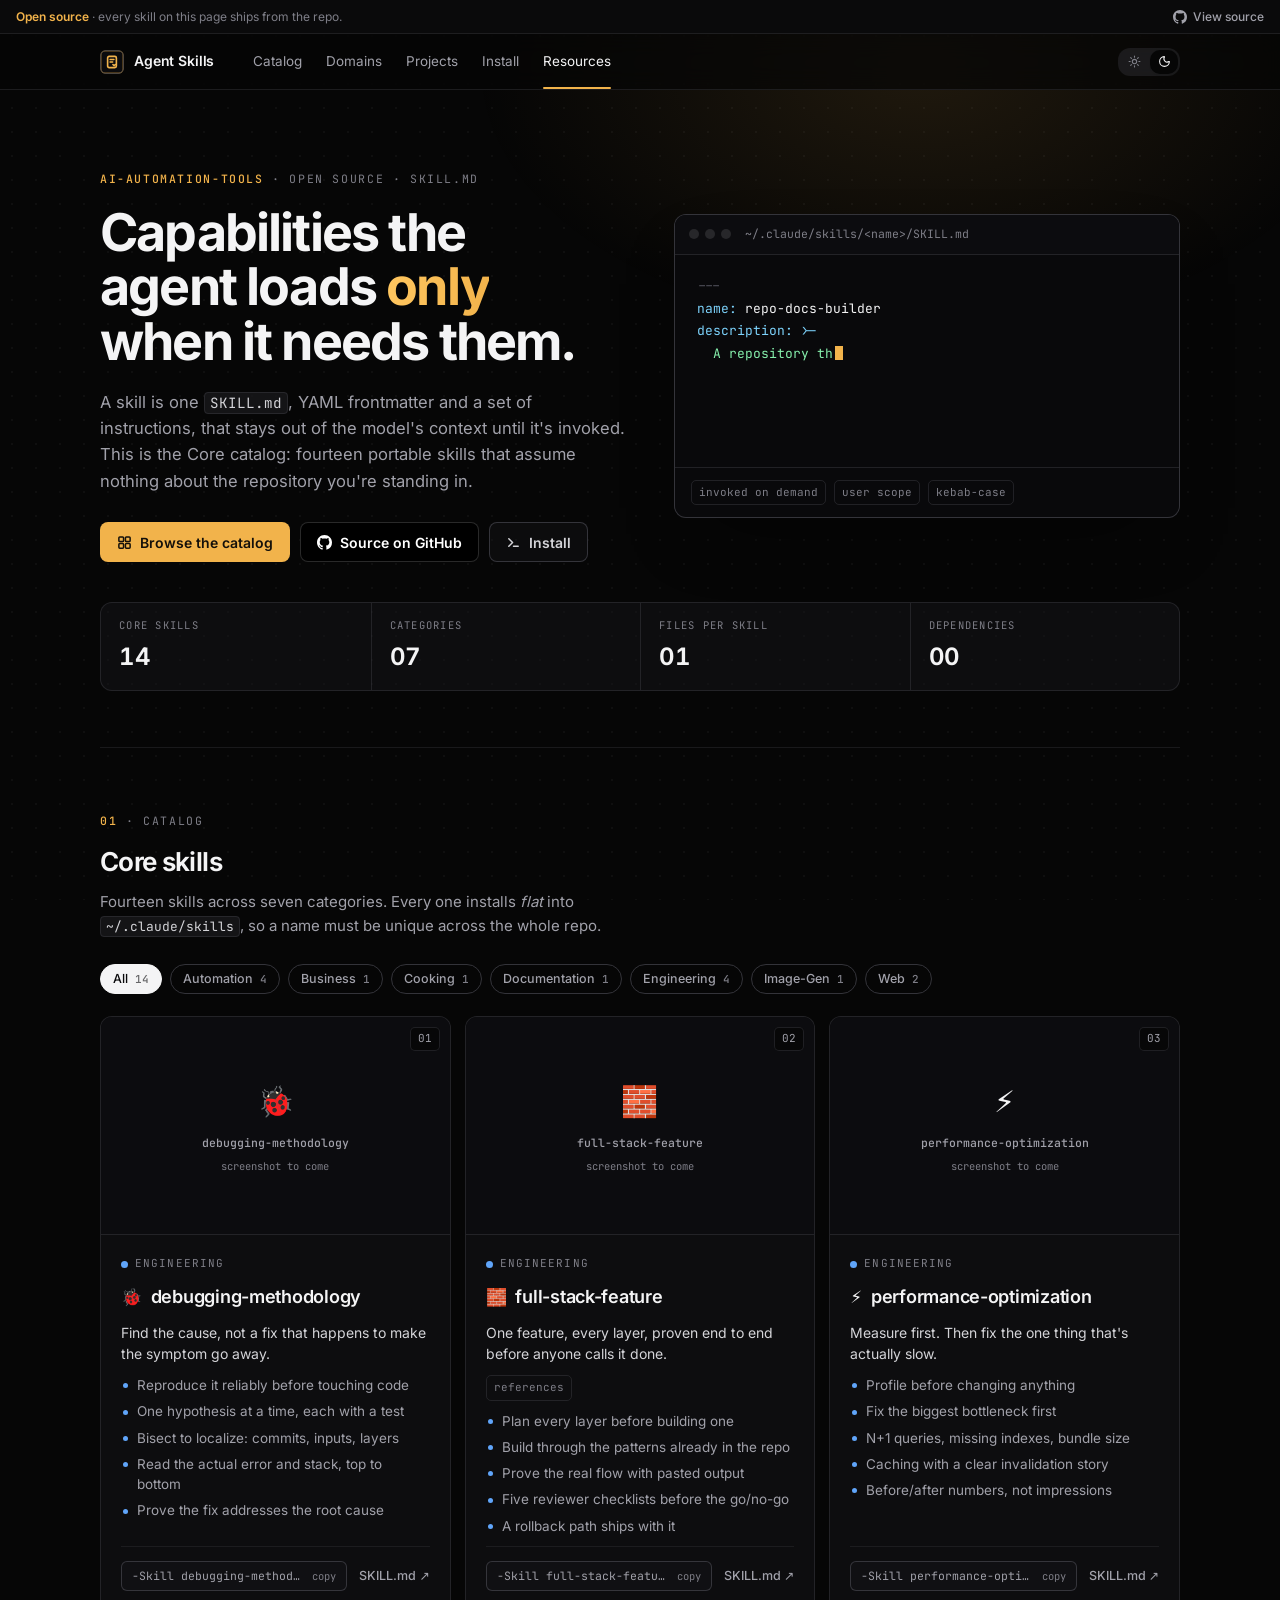
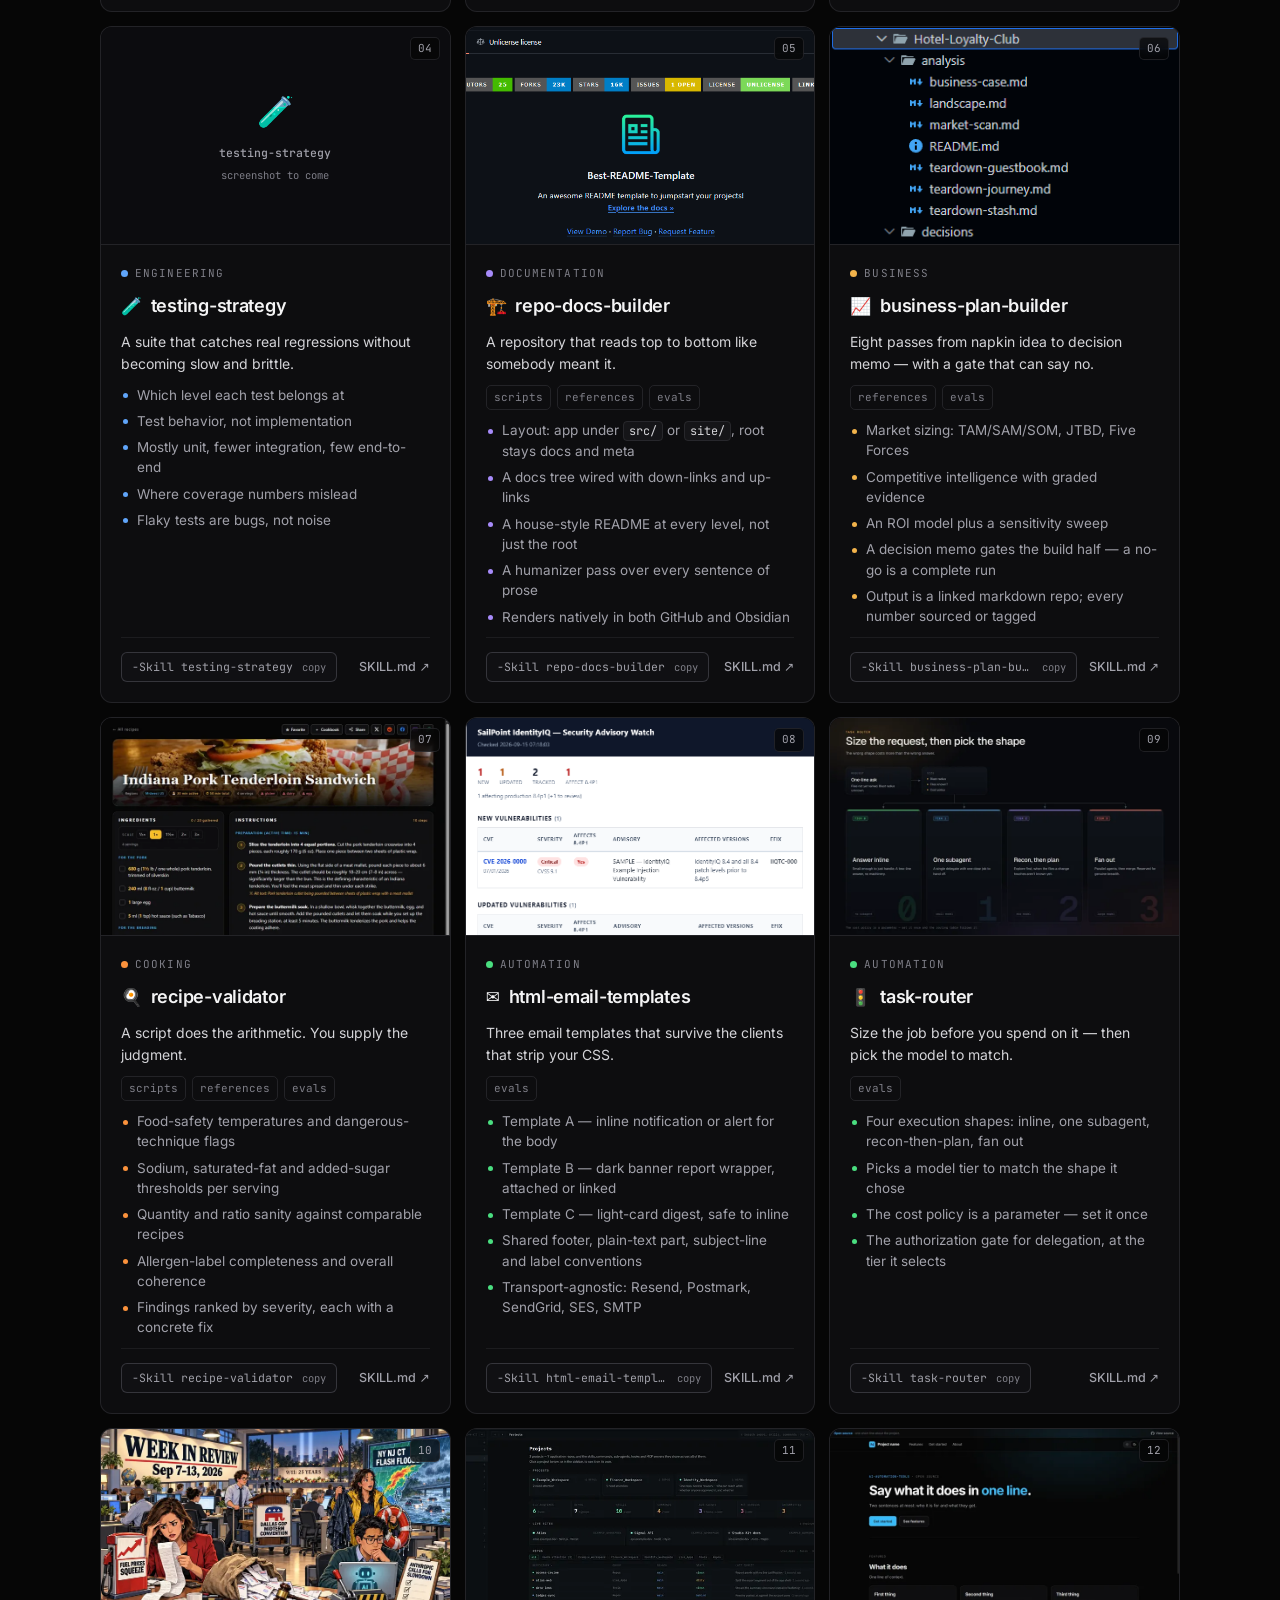
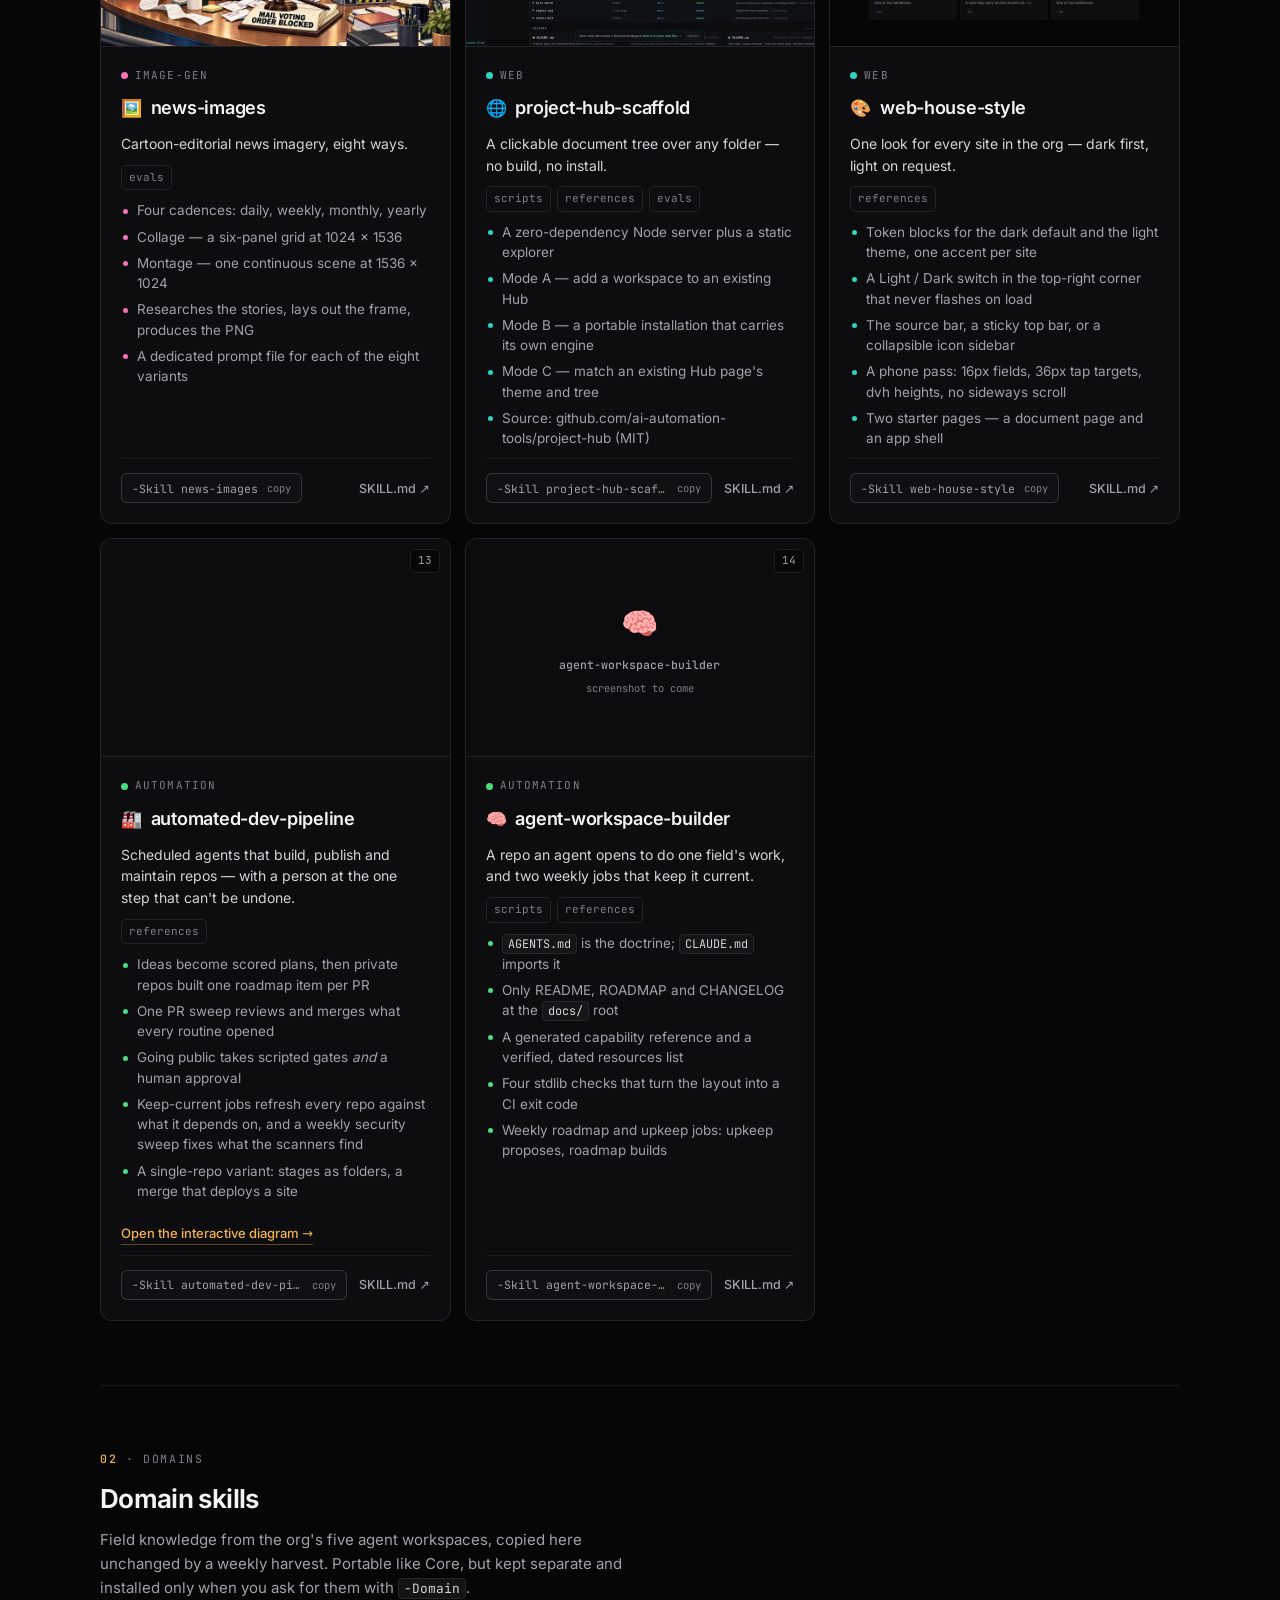
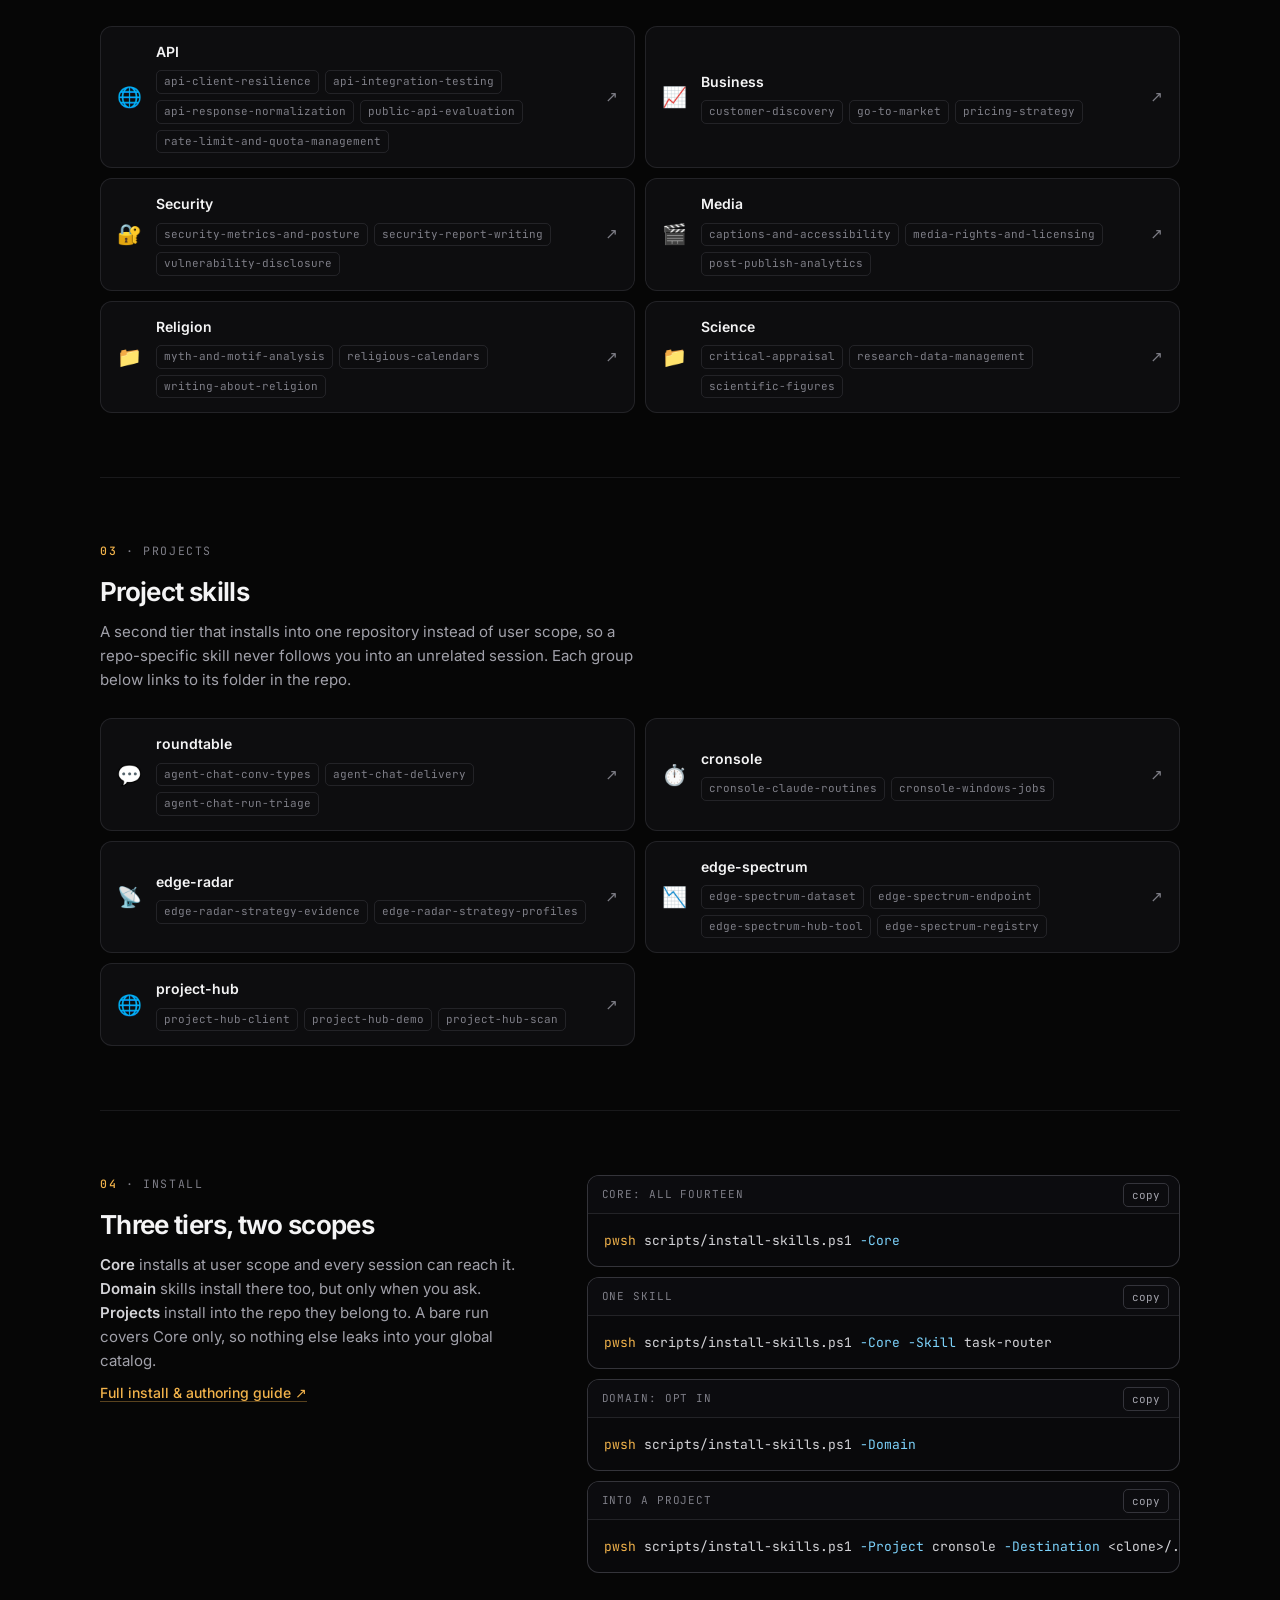
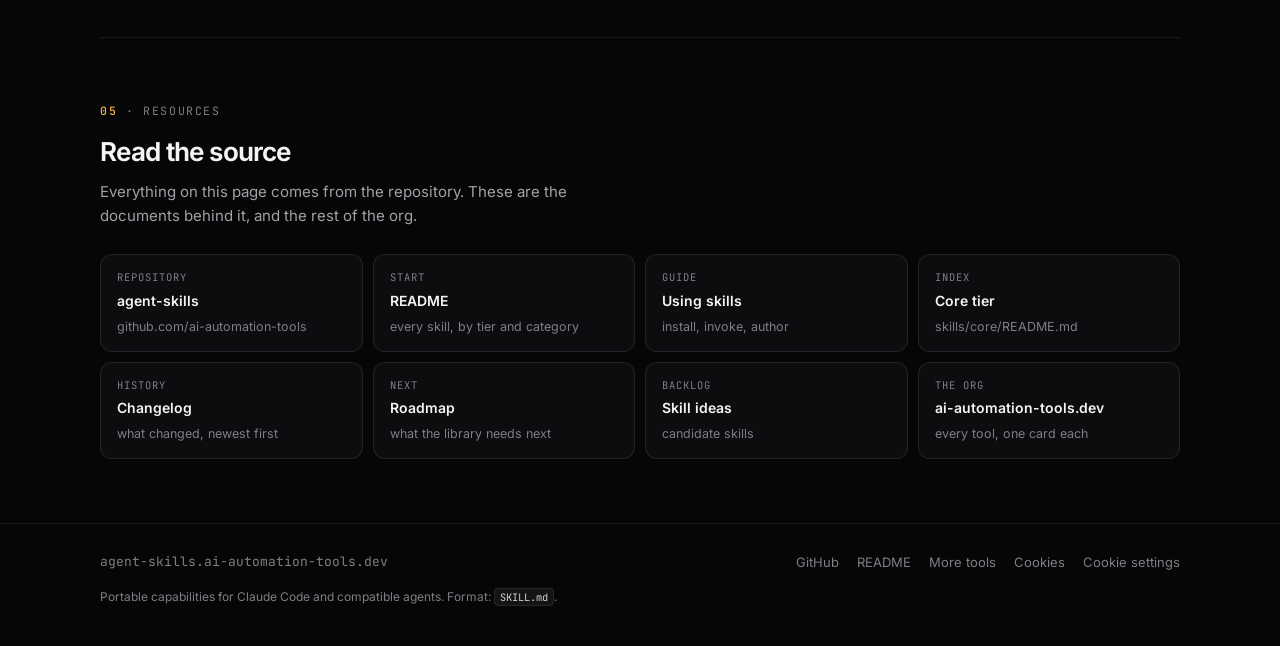
==== site/index.html @ 180de0b8 "feat(AS-27): capability badges on the Core showcase cards Each card lists what ships with the skill " ====
<!DOCTYPE html>
<html lang="en">
<head>
<meta charset="utf-8">
<meta name="viewport" content="width=device-width, initial-scale=1, viewport-fit=cover">
<title>Agent Skills — the Core catalog</title>
<meta name="description" content="Portable Agent Skills for Claude Code and compatible agents. Each one a single SKILL.md the agent loads only when it needs it.">
<link rel="canonical" href="https://agent-skills.ai-automation-tools.dev/">
<link rel="icon" type="image/svg+xml" href="favicon.svg">
<meta name="theme-color" content="#060606">

<script>
  // Pre-paint theme, before any stylesheet, so a light-theme visitor never sees a
  // dark flash. Dark is the default whatever the OS says: this must equal
  // THEME_DEFAULT in script.js.
  (function () {
    var t = 'dark';
    try { var s = localStorage.getItem('agent-skills.theme'); if (s === 'light' || s === 'dark') t = s; } catch (e) {}
    document.documentElement.classList.add(t);
    if (t === 'light') document.querySelector('meta[name="theme-color"]').setAttribute('content', '#fafafa');
  })();
</script>

<meta property="og:type" content="website">
<meta property="og:url" content="https://agent-skills.ai-automation-tools.dev/">
<meta property="og:title" content="Agent Skills — the Core catalog">
<meta property="og:description" content="Portable Agent Skills. Each one a single SKILL.md the agent loads only when it needs it.">
<meta property="og:image" content="https://agent-skills.ai-automation-tools.dev/assets/img/og.png">
<meta property="og:image:width" content="1200">
<meta property="og:image:height" content="630">
<meta property="og:image:alt" content="Agent Skills: capabilities the agent loads only when it needs them, beside a SKILL.md frontmatter terminal">
<meta name="twitter:card" content="summary_large_image">

<link rel="preload" href="assets/fonts/inter-latin.woff2" as="font" type="font/woff2" crossorigin>

<link rel="stylesheet" href="styles.css">
</head>
<body>

<a class="skip" href="#main">Skip to content</a>

<!-- Source bar: the shared "back to the repo" strip every ai-automation-tools
     site carries in the same place: full width, very top, link in the right corner. -->
<div class="src-bar">
  <p class="src-note"><strong>Open source</strong> &middot; every skill on this page ships from the repo.</p>
  <a class="src-link" href="https://github.com/ai-automation-tools/agent-skills" target="_blank" rel="noopener">
    <svg viewBox="0 0 16 16" width="14" height="14" fill="currentColor" aria-hidden="true"><path d="M8 0C3.58 0 0 3.58 0 8c0 3.54 2.29 6.53 5.47 7.59.4.07.55-.17.55-.38 0-.19-.01-.82-.01-1.49-2.01.37-2.53-.49-2.69-.94-.09-.23-.48-.94-.82-1.13-.28-.15-.68-.52-.01-.53.63-.01 1.08.58 1.23.82.72 1.21 1.87.87 2.33.66.07-.52.28-.87.51-1.07-1.78-.2-3.64-.89-3.64-3.95 0-.87.31-1.59.82-2.15-.08-.2-.36-1.02.08-2.12 0 0 .67-.21 2.2.82.64-.18 1.32-.27 2-.27.68 0 1.36.09 2 .27 1.53-1.04 2.2-.82 2.2-.82.44 1.1.16 1.92.08 2.12.51.56.82 1.27.82 2.15 0 3.07-1.87 3.75-3.65 3.95.29.25.54.73.54 1.48 0 1.07-.01 1.93-.01 2.2 0 .21.15.46.55.38A8.013 8.013 0 0 0 16 8c0-4.42-3.58-8-8-8z"/></svg>
    View source
  </a>
</div>

<header class="topbar">
  <div class="wrap">
    <a class="brand" href="#top" aria-label="Agent Skills home">
      <img src="favicon.svg" width="24" height="24" alt="">
      Agent Skills
    </a>
    <nav class="nav" id="nav" aria-label="Sections">
      <a href="#catalog">Catalog</a>
      <a href="#domains">Domains</a>
      <a href="#projects">Projects</a>
      <a href="#install">Install</a>
      <a href="#resources">Resources</a>
    </nav>
    <div class="topbar-right">
      <div class="theme-sw" id="themeSw" role="group" aria-label="Theme">
        <button type="button" data-theme="light" aria-pressed="false" aria-label="Light theme" title="Light theme">
          <svg viewBox="0 0 24 24" fill="none" stroke="currentColor" stroke-width="2" stroke-linecap="round" stroke-linejoin="round" aria-hidden="true"><circle cx="12" cy="12" r="4"/><path d="M12 2v2"/><path d="M12 20v2"/><path d="m4.93 4.93 1.41 1.41"/><path d="m17.66 17.66 1.41 1.41"/><path d="M2 12h2"/><path d="M20 12h2"/><path d="m6.34 17.66-1.41 1.41"/><path d="m19.07 4.93-1.41 1.41"/></svg>
        </button>
        <button type="button" data-theme="dark" aria-pressed="true" aria-label="Dark theme" title="Dark theme">
          <svg viewBox="0 0 24 24" fill="none" stroke="currentColor" stroke-width="2" stroke-linecap="round" stroke-linejoin="round" aria-hidden="true"><path d="M20.985 12.486a9 9 0 1 1-9.473-9.472c.405-.022.617.46.402.803a6 6 0 0 0 8.268 8.268c.344-.215.825-.004.803.401"/></svg>
        </button>
      </div>
      <button class="menu-btn" id="menuBtn" type="button" aria-label="Open menu" aria-expanded="false" aria-controls="mobileNav">
        <svg width="16" height="16" viewBox="0 0 16 16" fill="none" stroke="currentColor" stroke-width="1.6" stroke-linecap="round" aria-hidden="true"><path d="M2 4h12M2 8h12M2 12h12"/></svg>
      </button>
    </div>
  </div>
  <nav class="mobile-nav" id="mobileNav" aria-label="Sections">
    <a href="#catalog">Catalog</a><a href="#domains">Domains</a><a href="#projects">Projects</a><a href="#install">Install</a><a href="#resources">Resources</a>
  </nav>
</header>

<div class="glow" aria-hidden="true"></div>

<main class="wrap" id="main">

  <!-- ─────────────────────────── HERO ─────────────────────────── -->
  <div class="hero" id="top">
    <div class="hero-copy">
      <p class="eyebrow"><a href="https://ai-automation-tools.dev/"><b>ai-automation-tools</b></a> · open source · SKILL.md</p>
      <h1>Capabilities the agent loads <em>only</em> when it needs them.</h1>
      <p class="lede">
        A skill is one <code>SKILL.md</code>, YAML frontmatter and a set of instructions, that
        stays out of the model's context until it's invoked. This is the Core catalog: <!-- gen:core-count-word -->fourteen<!-- /gen:core-count-word -->
        portable skills that assume nothing about the repository you're standing in.
      </p>
      <div class="cta">
        <a class="btn btn-primary" href="#catalog">
          <svg viewBox="0 0 16 16" fill="none" stroke="currentColor" stroke-width="1.6" stroke-linecap="round" stroke-linejoin="round" aria-hidden="true"><rect x="2" y="2" width="5" height="5" rx="1"/><rect x="9" y="2" width="5" height="5" rx="1"/><rect x="2" y="9" width="5" height="5" rx="1"/><rect x="9" y="9" width="5" height="5" rx="1"/></svg>
          Browse the catalog
        </a>
        <a class="btn btn-gh" href="https://github.com/ai-automation-tools/agent-skills" target="_blank" rel="noopener">
          <svg viewBox="0 0 16 16" fill="currentColor" aria-hidden="true"><path d="M8 0C3.58 0 0 3.58 0 8c0 3.54 2.29 6.53 5.47 7.59.4.07.55-.17.55-.38 0-.19-.01-.82-.01-1.49-2.01.37-2.53-.49-2.69-.94-.09-.23-.48-.94-.82-1.13-.28-.15-.68-.52-.01-.53.63-.01 1.08.58 1.23.82.72 1.21 1.87.87 2.33.66.07-.52.28-.87.51-1.07-1.78-.2-3.64-.89-3.64-3.95 0-.87.31-1.59.82-2.15-.08-.2-.36-1.02.08-2.12 0 0 .67-.21 2.2.82.64-.18 1.32-.27 2-.27.68 0 1.36.09 2 .27 1.53-1.04 2.2-.82 2.2-.82.44 1.1.16 1.92.08 2.12.51.56.82 1.27.82 2.15 0 3.07-1.87 3.75-3.65 3.95.29.25.54.73.54 1.48 0 1.07-.01 1.93-.01 2.2 0 .21.15.46.55.38A8.013 8.013 0 0 0 16 8c0-4.42-3.58-8-8-8z"/></svg>
          Source on GitHub
        </a>
        <a class="btn btn-ghost" href="#install">
          <svg viewBox="0 0 16 16" fill="none" stroke="currentColor" stroke-width="1.6" stroke-linecap="round" stroke-linejoin="round" aria-hidden="true"><path d="M3 4l4 4-4 4M8 12h5"/></svg>
          Install
        </a>
      </div>
    </div>

    <div class="term hero-term" aria-hidden="true">
      <div class="term-bar">
        <span class="lights"><i></i><i></i><i></i></span>
        <span class="term-title">~/.claude/skills/&lt;name&gt;/SKILL.md</span>
      </div>
      <pre class="term-code"><code id="typer"><span class="c">---</span>
<span class="k">name: </span><span class="v">repo-docs-builder</span>
<span class="k">description: &gt;-</span>
<span class="s">  A repository that reads</span>
<span class="s">  like somebody meant it.</span>
<span class="c">---</span></code><span class="caret"></span></pre>
      <div class="term-foot">
        <span class="tag">invoked on demand</span>
        <span class="tag">user scope</span>
        <span class="tag">kebab-case</span>
      </div>
    </div>
  </div>

  <dl class="strip">
    <div><dt>Core skills</dt><dd><!-- gen:core-count -->14<!-- /gen:core-count --></dd></div>
    <div><dt>Categories</dt><dd><!-- gen:category-count -->07<!-- /gen:category-count --></dd></div>
    <div><dt>Files per skill</dt><dd>01</dd></div>
    <div><dt>Dependencies</dt><dd>00</dd></div>
  </dl>

  <!-- ────────────────────────── CATALOG ────────────────────────── -->
  <section id="catalog">
    <div class="sec-head reveal">
      <p class="eyebrow"><b>01</b> · Catalog</p>
      <h2>Core skills</h2>
      <p class="sub">
        <!-- gen:core-count-Word -->Fourteen<!-- /gen:core-count-Word --> skills across <!-- gen:category-count-word -->seven<!-- /gen:category-count-word --> categories. Every one installs <em>flat</em> into
        <code>~/.claude/skills</code>, so a name must be unique across the whole repo.
      </p>
    </div>

    <div class="filters reveal" role="group" aria-label="Filter skills by category">
      <!-- gen:chips -->
        <button class="chip" type="button" data-filter="all" aria-pressed="true">All <span>14</span></button>
        <button class="chip" type="button" data-filter="automation" aria-pressed="false">Automation <span>4</span></button>
        <button class="chip" type="button" data-filter="business" aria-pressed="false">Business <span>1</span></button>
        <button class="chip" type="button" data-filter="cooking" aria-pressed="false">Cooking <span>1</span></button>
        <button class="chip" type="button" data-filter="documentation" aria-pressed="false">Documentation <span>1</span></button>
        <button class="chip" type="button" data-filter="engineering" aria-pressed="false">Engineering <span>4</span></button>
        <button class="chip" type="button" data-filter="image-gen" aria-pressed="false">Image-Gen <span>1</span></button>
        <button class="chip" type="button" data-filter="web" aria-pressed="false">Web <span>2</span></button>
      <!-- /gen:chips -->
    </div>

    <div class="grid" id="skillGrid">
      <!-- gen:cards -->
        <!-- 01 -->
        <article class="card reveal" data-category="engineering" data-skill="debugging-methodology">
          <div class="card-media">
            <div class="shot-fallback" aria-hidden="true">
              <span class="glyph">🐞</span>
              <b>debugging-methodology</b>
              <small>screenshot to come</small>
            </div>
            <span class="idx">01</span>
          </div>
          <div class="card-body">
            <span class="cat" data-cat="engineering"><i aria-hidden="true"></i>Engineering</span>
            <h3 class="card-title"><span class="glyph" aria-hidden="true">🐞</span><code>debugging-methodology</code></h3>
            <p class="tagline">Find the cause, not a fix that happens to make the symptom go away.</p>
            <ul class="feat">
              <li>Reproduce it reliably before touching code</li>
              <li>One hypothesis at a time, each with a test</li>
              <li>Bisect to localize: commits, inputs, layers</li>
              <li>Read the actual error and stack, top to bottom</li>
              <li>Prove the fix addresses the root cause</li>
            </ul>
            <div class="card-foot">
              <button class="cmd" type="button" data-copy="pwsh scripts/install-skills.ps1 -Core -Skill debugging-methodology" title="Copy install command">
                <span class="cmd-text">-Skill debugging-methodology</span>
                <span class="cmd-icon" aria-hidden="true">copy</span>
              </button>
              <a class="link" href="https://github.com/ai-automation-tools/agent-skills/blob/main/skills/core/engineering/debugging-methodology/SKILL.md" target="_blank" rel="noopener">SKILL.md <span aria-hidden="true">↗</span></a>
            </div>
          </div>
        </article>

        <!-- 02 -->
        <article class="card reveal" data-category="engineering" data-skill="full-stack-feature">
          <div class="card-media">
            <div class="shot-fallback" aria-hidden="true">
              <span class="glyph">🧱</span>
              <b>full-stack-feature</b>
              <small>screenshot to come</small>
            </div>
            <span class="idx">02</span>
          </div>
          <div class="card-body">
            <span class="cat" data-cat="engineering"><i aria-hidden="true"></i>Engineering</span>
            <h3 class="card-title"><span class="glyph" aria-hidden="true">🧱</span><code>full-stack-feature</code></h3>
            <p class="tagline">One feature, every layer, proven end to end before anyone calls it done.</p>
            <ul class="caps" aria-label="Ships with"><li class="tag" title="Ships reference docs it loads on demand">references</li></ul>
            <ul class="feat">
              <li>Plan every layer before building one</li>
              <li>Build through the patterns already in the repo</li>
              <li>Prove the real flow with pasted output</li>
              <li>Five reviewer checklists before the go/no-go</li>
              <li>A rollback path ships with it</li>
            </ul>
            <div class="card-foot">
              <button class="cmd" type="button" data-copy="pwsh scripts/install-skills.ps1 -Core -Skill full-stack-feature" title="Copy install command">
                <span class="cmd-text">-Skill full-stack-feature</span>
                <span class="cmd-icon" aria-hidden="true">copy</span>
              </button>
              <a class="link" href="https://github.com/ai-automation-tools/agent-skills/blob/main/skills/core/engineering/full-stack-feature/SKILL.md" target="_blank" rel="noopener">SKILL.md <span aria-hidden="true">↗</span></a>
            </div>
          </div>
        </article>

        <!-- 03 -->
        <article class="card reveal" data-category="engineering" data-skill="performance-optimization">
          <div class="card-media">
            <div class="shot-fallback" aria-hidden="true">
              <span class="glyph">⚡</span>
              <b>performance-optimization</b>
              <small>screenshot to come</small>
            </div>
            <span class="idx">03</span>
          </div>
          <div class="card-body">
            <span class="cat" data-cat="engineering"><i aria-hidden="true"></i>Engineering</span>
            <h3 class="card-title"><span class="glyph" aria-hidden="true">⚡</span><code>performance-optimization</code></h3>
            <p class="tagline">Measure first. Then fix the one thing that's actually slow.</p>
            <ul class="feat">
              <li>Profile before changing anything</li>
              <li>Fix the biggest bottleneck first</li>
              <li>N+1 queries, missing indexes, bundle size</li>
              <li>Caching with a clear invalidation story</li>
              <li>Before/after numbers, not impressions</li>
            </ul>
            <div class="card-foot">
              <button class="cmd" type="button" data-copy="pwsh scripts/install-skills.ps1 -Core -Skill performance-optimization" title="Copy install command">
                <span class="cmd-text">-Skill performance-optimization</span>
                <span class="cmd-icon" aria-hidden="true">copy</span>
              </button>
              <a class="link" href="https://github.com/ai-automation-tools/agent-skills/blob/main/skills/core/engineering/performance-optimization/SKILL.md" target="_blank" rel="noopener">SKILL.md <span aria-hidden="true">↗</span></a>
            </div>
          </div>
        </article>

        <!-- 04 -->
        <article class="card reveal" data-category="engineering" data-skill="testing-strategy">
          <div class="card-media">
            <div class="shot-fallback" aria-hidden="true">
              <span class="glyph">🧪</span>
              <b>testing-strategy</b>
              <small>screenshot to come</small>
            </div>
            <span class="idx">04</span>
          </div>
          <div class="card-body">
            <span class="cat" data-cat="engineering"><i aria-hidden="true"></i>Engineering</span>
            <h3 class="card-title"><span class="glyph" aria-hidden="true">🧪</span><code>testing-strategy</code></h3>
            <p class="tagline">A suite that catches real regressions without becoming slow and brittle.</p>
            <ul class="feat">
              <li>Which level each test belongs at</li>
              <li>Test behavior, not implementation</li>
              <li>Mostly unit, fewer integration, few end-to-end</li>
              <li>Where coverage numbers mislead</li>
              <li>Flaky tests are bugs, not noise</li>
            </ul>
            <div class="card-foot">
              <button class="cmd" type="button" data-copy="pwsh scripts/install-skills.ps1 -Core -Skill testing-strategy" title="Copy install command">
                <span class="cmd-text">-Skill testing-strategy</span>
                <span class="cmd-icon" aria-hidden="true">copy</span>
              </button>
              <a class="link" href="https://github.com/ai-automation-tools/agent-skills/blob/main/skills/core/engineering/testing-strategy/SKILL.md" target="_blank" rel="noopener">SKILL.md <span aria-hidden="true">↗</span></a>
            </div>
          </div>
        </article>

        <!-- 05 -->
        <article class="card reveal" data-category="documentation" data-skill="repo-docs-builder">
          <div class="card-media has-shot" data-shots="assets/img/repo-docs-builder.webp assets/img/repo-docs-builder-2.webp assets/img/repo-docs-builder-3.webp assets/img/repo-docs-builder-4.webp" data-alts="[&quot;A README feature section: six panels, each a feature heading and short blurb beside a product screenshot&quot;, &quot;A README comparison table: features down the side, checkmarks for the project against warnings for the alternatives&quot;, &quot;A README Installation section: five numbered steps, each with a copyable code block&quot;]">
            <img class="shot" data-name="repo-docs-builder" src="assets/img/repo-docs-builder.webp" alt="A README built by repo-docs-builder" width="813" height="394" loading="lazy" decoding="async">
            <span class="idx">05</span>
          </div>
          <div class="card-body">
            <span class="cat" data-cat="documentation"><i aria-hidden="true"></i>Documentation</span>
            <h3 class="card-title"><span class="glyph" aria-hidden="true">🏗️</span><code>repo-docs-builder</code></h3>
            <p class="tagline">A repository that reads top to bottom like somebody meant it.</p>
            <ul class="caps" aria-label="Ships with"><li class="tag" title="Ships runnable scripts">scripts</li><li class="tag" title="Ships reference docs it loads on demand">references</li><li class="tag" title="Ships eval cases">evals</li></ul>
            <ul class="feat">
              <li>Layout: app under <code>src/</code> or <code>site/</code>, root stays docs and meta</li>
              <li>A docs tree wired with down-links and up-links</li>
              <li>A house-style README at every level, not just the root</li>
              <li>A humanizer pass over every sentence of prose</li>
              <li>Renders natively in both GitHub and Obsidian</li>
            </ul>
            <div class="card-foot">
              <button class="cmd" type="button" data-copy="pwsh scripts/install-skills.ps1 -Core -Skill repo-docs-builder" title="Copy install command">
                <span class="cmd-text">-Skill repo-docs-builder</span>
                <span class="cmd-icon" aria-hidden="true">copy</span>
              </button>
              <a class="link" href="https://github.com/ai-automation-tools/agent-skills/blob/main/skills/core/documentation/repo-docs-builder/SKILL.md" target="_blank" rel="noopener">SKILL.md <span aria-hidden="true">↗</span></a>
            </div>
          </div>
        </article>

        <!-- 06 -->
        <article class="card reveal" data-category="business" data-skill="business-plan-builder">
          <div class="card-media has-shot" data-shots="assets/img/business-plan-builder.webp assets/img/business-plan-builder-2.webp assets/img/business-plan-builder-3.webp" data-alts="[&quot;The output folder for a Health-Insurance-Agent idea: analysis, decisions, models and research subfolders and a README&quot;, &quot;The output folder for the Hotel-Loyalty-Club idea, collapsed to its analysis, decisions, models and research subfolders&quot;]">
            <img class="shot" data-name="business-plan-builder" src="assets/img/business-plan-builder.webp" alt="The generated output folder for a Hotel-Loyalty-Club idea, with analysis, decisions, models and research subfolders" width="358" height="729" loading="lazy" decoding="async">
            <span class="idx">06</span>
          </div>
          <div class="card-body">
            <span class="cat" data-cat="business"><i aria-hidden="true"></i>Business</span>
            <h3 class="card-title"><span class="glyph" aria-hidden="true">📈</span><code>business-plan-builder</code></h3>
            <p class="tagline">Eight passes from napkin idea to decision memo — with a gate that can say no.</p>
            <ul class="caps" aria-label="Ships with"><li class="tag" title="Ships reference docs it loads on demand">references</li><li class="tag" title="Ships eval cases">evals</li></ul>
            <ul class="feat">
              <li>Market sizing: TAM/SAM/SOM, JTBD, Five Forces</li>
              <li>Competitive intelligence with graded evidence</li>
              <li>An ROI model plus a sensitivity sweep</li>
              <li>A decision memo gates the build half — a no-go is a complete run</li>
              <li>Output is a linked markdown repo; every number sourced or tagged</li>
            </ul>
            <div class="card-foot">
              <button class="cmd" type="button" data-copy="pwsh scripts/install-skills.ps1 -Core -Skill business-plan-builder" title="Copy install command">
                <span class="cmd-text">-Skill business-plan-builder</span>
                <span class="cmd-icon" aria-hidden="true">copy</span>
              </button>
              <a class="link" href="https://github.com/ai-automation-tools/agent-skills/blob/main/skills/core/business/business-plan-builder/SKILL.md" target="_blank" rel="noopener">SKILL.md <span aria-hidden="true">↗</span></a>
            </div>
          </div>
        </article>

        <!-- 07 -->
        <article class="card reveal" data-category="cooking" data-skill="recipe-validator">
          <div class="card-media has-shot" data-shots="assets/img/recipe-validator.webp assets/img/recipe-validator-2.webp" data-alts="[&quot;A spanakopita recipe page: allergen tags, an 18-item ingredient checklist with a serving-scale switch, and ten numbered steps&quot;]">
            <img class="shot" data-name="recipe-validator" src="assets/img/recipe-validator-card.webp" alt="A recipe under review: an Indiana pork tenderloin sandwich with its ingredient list and ten numbered steps" width="800" height="500" loading="lazy" decoding="async">
            <span class="idx">07</span>
          </div>
          <div class="card-body">
            <span class="cat" data-cat="cooking"><i aria-hidden="true"></i>Cooking</span>
            <h3 class="card-title"><span class="glyph" aria-hidden="true">🍳</span><code>recipe-validator</code></h3>
            <p class="tagline">A script does the arithmetic. You supply the judgment.</p>
            <ul class="caps" aria-label="Ships with"><li class="tag" title="Ships runnable scripts">scripts</li><li class="tag" title="Ships reference docs it loads on demand">references</li><li class="tag" title="Ships eval cases">evals</li></ul>
            <ul class="feat">
              <li>Food-safety temperatures and dangerous-technique flags</li>
              <li>Sodium, saturated-fat and added-sugar thresholds per serving</li>
              <li>Quantity and ratio sanity against comparable recipes</li>
              <li>Allergen-label completeness and overall coherence</li>
              <li>Findings ranked by severity, each with a concrete fix</li>
            </ul>
            <div class="card-foot">
              <button class="cmd" type="button" data-copy="pwsh scripts/install-skills.ps1 -Core -Skill recipe-validator" title="Copy install command">
                <span class="cmd-text">-Skill recipe-validator</span>
                <span class="cmd-icon" aria-hidden="true">copy</span>
              </button>
              <a class="link" href="https://github.com/ai-automation-tools/agent-skills/blob/main/skills/core/cooking/recipe-validator/SKILL.md" target="_blank" rel="noopener">SKILL.md <span aria-hidden="true">↗</span></a>
            </div>
          </div>
        </article>

        <!-- 08 -->
        <article class="card reveal" data-category="automation" data-skill="html-email-templates">
          <div class="card-media has-shot" data-shots="assets/img/html-email-templates.webp assets/img/html-email-templates-2.webp" data-alts="[&quot;A scheduled-job report email: an amber Completed with warnings banner over the task, script, exit code, duration and log paths&quot;]">
            <img class="shot" data-name="html-email-templates" src="assets/img/html-email-templates.webp" alt="A security advisory digest email: a dark banner heading over tables of new and updated CVEs" width="759" height="708" loading="lazy" decoding="async">
            <span class="idx">08</span>
          </div>
          <div class="card-body">
            <span class="cat" data-cat="automation"><i aria-hidden="true"></i>Automation</span>
            <h3 class="card-title"><span class="glyph" aria-hidden="true">✉️</span><code>html-email-templates</code></h3>
            <p class="tagline">Three email templates that survive the clients that strip your CSS.</p>
            <ul class="caps" aria-label="Ships with"><li class="tag" title="Ships eval cases">evals</li></ul>
            <ul class="feat">
              <li>Template A — inline notification or alert for the body</li>
              <li>Template B — dark banner report wrapper, attached or linked</li>
              <li>Template C — light-card digest, safe to inline</li>
              <li>Shared footer, plain-text part, subject-line and label conventions</li>
              <li>Transport-agnostic: Resend, Postmark, SendGrid, SES, SMTP</li>
            </ul>
            <div class="card-foot">
              <button class="cmd" type="button" data-copy="pwsh scripts/install-skills.ps1 -Core -Skill html-email-templates" title="Copy install command">
                <span class="cmd-text">-Skill html-email-templates</span>
                <span class="cmd-icon" aria-hidden="true">copy</span>
              </button>
              <a class="link" href="https://github.com/ai-automation-tools/agent-skills/blob/main/skills/core/automation/html-email-templates/SKILL.md" target="_blank" rel="noopener">SKILL.md <span aria-hidden="true">↗</span></a>
            </div>
          </div>
        </article>

        <!-- 09 -->
        <article class="card reveal" data-category="automation" data-skill="task-router">
          <div class="card-media has-shot" data-shots="assets/img/task-router.webp">
            <img class="shot" data-name="task-router" src="assets/img/task-router-card.webp" alt="Routing diagram: a request is sized, then dispatched to one of four tiers from answer inline up to fan out" width="800" height="500" loading="lazy" decoding="async">
            <span class="idx">09</span>
          </div>
          <div class="card-body">
            <span class="cat" data-cat="automation"><i aria-hidden="true"></i>Automation</span>
            <h3 class="card-title"><span class="glyph" aria-hidden="true">🚦</span><code>task-router</code></h3>
            <p class="tagline">Size the job before you spend on it — then pick the model to match.</p>
            <ul class="caps" aria-label="Ships with"><li class="tag" title="Ships eval cases">evals</li></ul>
            <ul class="feat">
              <li>Four execution shapes: inline, one subagent, recon-then-plan, fan out</li>
              <li>Picks a model tier to match the shape it chose</li>
              <li>The cost policy is a parameter — set it once</li>
              <li>The authorization gate for delegation, at the tier it selects</li>
            </ul>
            <div class="card-foot">
              <button class="cmd" type="button" data-copy="pwsh scripts/install-skills.ps1 -Core -Skill task-router" title="Copy install command">
                <span class="cmd-text">-Skill task-router</span>
                <span class="cmd-icon" aria-hidden="true">copy</span>
              </button>
              <a class="link" href="https://github.com/ai-automation-tools/agent-skills/blob/main/skills/core/automation/task-router/SKILL.md" target="_blank" rel="noopener">SKILL.md <span aria-hidden="true">↗</span></a>
            </div>
          </div>
        </article>

        <!-- 10 -->
        <article class="card reveal" data-category="image-gen" data-skill="news-images">
          <div class="card-media has-shot" data-shots="assets/img/news-images.webp assets/img/news-images-2.webp assets/img/news-images-3.webp" data-alts="[&quot;A six-panel daily news collage in cartoon-editorial style, one headline per panel, from mail ballots to a Kennedy Center vote&quot;, &quot;A six-panel monthly news collage for August 2026: a trade war, a heat wave, Nvidia, a measles surge, a court case and an eclipse&quot;]">
            <img class="shot" data-name="news-images" src="assets/img/news-images-card.webp" alt="A cartoon-editorial news montage, the week's stories woven into one illustrated scene" width="800" height="533" loading="lazy" decoding="async">
            <span class="idx">10</span>
          </div>
          <div class="card-body">
            <span class="cat" data-cat="image-gen"><i aria-hidden="true"></i>Image-Gen</span>
            <h3 class="card-title"><span class="glyph" aria-hidden="true">🖼️</span><code>news-images</code></h3>
            <p class="tagline">Cartoon-editorial news imagery, eight ways.</p>
            <ul class="caps" aria-label="Ships with"><li class="tag" title="Ships eval cases">evals</li></ul>
            <ul class="feat">
              <li>Four cadences: daily, weekly, monthly, yearly</li>
              <li>Collage — a six-panel grid at 1024 × 1536</li>
              <li>Montage — one continuous scene at 1536 × 1024</li>
              <li>Researches the stories, lays out the frame, produces the PNG</li>
              <li>A dedicated prompt file for each of the eight variants</li>
            </ul>
            <div class="card-foot">
              <button class="cmd" type="button" data-copy="pwsh scripts/install-skills.ps1 -Core -Skill news-images" title="Copy install command">
                <span class="cmd-text">-Skill news-images</span>
                <span class="cmd-icon" aria-hidden="true">copy</span>
              </button>
              <a class="link" href="https://github.com/ai-automation-tools/agent-skills/blob/main/skills/core/image-gen/news-images/SKILL.md" target="_blank" rel="noopener">SKILL.md <span aria-hidden="true">↗</span></a>
            </div>
          </div>
        </article>

        <!-- 11 -->
        <article class="card reveal" data-category="web" data-skill="project-hub-scaffold">
          <div class="card-media has-shot" data-shots="assets/img/project-hub-scaffold.webp assets/img/project-hub-scaffold-2.webp" data-alts="[&quot;The Project Hub demo: the explorer tree beside a rendered workspace README, with bookmark, copy-link and open-in-VS-Code buttons&quot;]">
            <img class="shot" data-name="project-hub-scaffold" src="assets/img/project-hub-scaffold-card.webp" alt="The Project Hub explorer: a sidebar document tree beside a dashboard of workspace repos" width="800" height="387" loading="lazy" decoding="async">
            <span class="idx">11</span>
          </div>
          <div class="card-body">
            <span class="cat" data-cat="web"><i aria-hidden="true"></i>Web</span>
            <h3 class="card-title"><span class="glyph" aria-hidden="true">🌐</span><code>project-hub-scaffold</code></h3>
            <p class="tagline">A clickable document tree over any folder — no build, no install.</p>
            <ul class="caps" aria-label="Ships with"><li class="tag" title="Ships runnable scripts">scripts</li><li class="tag" title="Ships reference docs it loads on demand">references</li><li class="tag" title="Ships eval cases">evals</li></ul>
            <ul class="feat">
              <li>A zero-dependency Node server plus a static explorer</li>
              <li>Mode A — add a workspace to an existing Hub</li>
              <li>Mode B — a portable installation that carries its own engine</li>
              <li>Mode C — match an existing Hub page's theme and tree</li>
              <li>Source: github.com/ai-automation-tools/project-hub (MIT)</li>
            </ul>
            <div class="card-foot">
              <button class="cmd" type="button" data-copy="pwsh scripts/install-skills.ps1 -Core -Skill project-hub-scaffold" title="Copy install command">
                <span class="cmd-text">-Skill project-hub-scaffold</span>
                <span class="cmd-icon" aria-hidden="true">copy</span>
              </button>
              <a class="link" href="https://github.com/ai-automation-tools/agent-skills/blob/main/skills/core/web/project-hub-scaffold/SKILL.md" target="_blank" rel="noopener">SKILL.md <span aria-hidden="true">↗</span></a>
            </div>
          </div>
        </article>

        <!-- 12 -->
        <article class="card reveal" data-category="web" data-skill="web-house-style">
          <div class="card-media has-shot" data-shots="assets/img/web-house-style.webp assets/img/web-house-style-2.webp" data-alts="[&quot;The web-house-style app-shell starter in light mode: an icon sidebar, a breadcrumb bar and three stat cards&quot;]">
            <img class="shot" data-name="web-house-style" src="assets/img/web-house-style-card.webp" alt="The web-house-style document starter: the source bar, a top bar with the Light / Dark switch, a hero and a card grid" width="800" height="514" loading="lazy" decoding="async">
            <span class="idx">12</span>
          </div>
          <div class="card-body">
            <span class="cat" data-cat="web"><i aria-hidden="true"></i>Web</span>
            <h3 class="card-title"><span class="glyph" aria-hidden="true">🎨</span><code>web-house-style</code></h3>
            <p class="tagline">One look for every site in the org — dark first, light on request.</p>
            <ul class="caps" aria-label="Ships with"><li class="tag" title="Ships reference docs it loads on demand">references</li></ul>
            <ul class="feat">
              <li>Token blocks for the dark default and the light theme, one accent per site</li>
              <li>A Light / Dark switch in the top-right corner that never flashes on load</li>
              <li>The source bar, a sticky top bar, or a collapsible icon sidebar</li>
              <li>A phone pass: 16px fields, 36px tap targets, dvh heights, no sideways scroll</li>
              <li>Two starter pages — a document page and an app shell</li>
            </ul>
            <div class="card-foot">
              <button class="cmd" type="button" data-copy="pwsh scripts/install-skills.ps1 -Core -Skill web-house-style" title="Copy install command">
                <span class="cmd-text">-Skill web-house-style</span>
                <span class="cmd-icon" aria-hidden="true">copy</span>
              </button>
              <a class="link" href="https://github.com/ai-automation-tools/agent-skills/blob/main/skills/core/web/web-house-style/SKILL.md" target="_blank" rel="noopener">SKILL.md <span aria-hidden="true">↗</span></a>
            </div>
          </div>
        </article>

        <!-- 13 -->
        <article class="card reveal" data-category="automation" data-skill="automated-dev-pipeline">
          <div class="card-media has-shot" data-shots="assets/img/automated-dev-pipeline.webp">
            <img class="shot" data-name="automated-dev-pipeline" src="assets/img/automated-dev-pipeline-card.webp" alt="Pipeline flow: ideas become scored plans and private repos, roadmap PRs merge through one sweep, and a repo goes public only after scripted gates and a human approval" width="800" height="500" loading="lazy" decoding="async">
            <span class="idx">13</span>
          </div>
          <div class="card-body">
            <span class="cat" data-cat="automation"><i aria-hidden="true"></i>Automation</span>
            <h3 class="card-title"><span class="glyph" aria-hidden="true">🏭</span><code>automated-dev-pipeline</code></h3>
            <p class="tagline">Scheduled agents that build, publish and maintain repos — with a person at the one step that can't be undone.</p>
            <ul class="caps" aria-label="Ships with"><li class="tag" title="Ships reference docs it loads on demand">references</li></ul>
            <ul class="feat">
              <li>Ideas become scored plans, then private repos built one roadmap item per PR</li>
              <li>One PR sweep reviews and merges what every routine opened</li>
              <li>Going public takes scripted gates <em>and</em> a human approval</li>
              <li>Keep-current jobs refresh every repo against what it depends on, and a weekly security sweep fixes what the scanners find</li>
              <li>A single-repo variant: stages as folders, a merge that deploys a site</li>
            </ul>
            <a class="link-arrow card-diagram" href="assets/diagrams/automated-dev-pipeline-workflow.html">Open the interactive diagram →</a>
            <div class="card-foot">
              <button class="cmd" type="button" data-copy="pwsh scripts/install-skills.ps1 -Core -Skill automated-dev-pipeline" title="Copy install command">
                <span class="cmd-text">-Skill automated-dev-pipeline</span>
                <span class="cmd-icon" aria-hidden="true">copy</span>
              </button>
              <a class="link" href="https://github.com/ai-automation-tools/agent-skills/blob/main/skills/core/automation/automated-dev-pipeline/SKILL.md" target="_blank" rel="noopener">SKILL.md <span aria-hidden="true">↗</span></a>
            </div>
          </div>
        </article>

        <!-- 14 -->
        <article class="card reveal" data-category="automation" data-skill="agent-workspace-builder">
          <div class="card-media">
            <div class="shot-fallback" aria-hidden="true">
              <span class="glyph">🧠</span>
              <b>agent-workspace-builder</b>
              <small>screenshot to come</small>
            </div>
            <span class="idx">14</span>
          </div>
          <div class="card-body">
            <span class="cat" data-cat="automation"><i aria-hidden="true"></i>Automation</span>
            <h3 class="card-title"><span class="glyph" aria-hidden="true">🧠</span><code>agent-workspace-builder</code></h3>
            <p class="tagline">A repo an agent opens to do one field's work, and two weekly jobs that keep it current.</p>
            <ul class="caps" aria-label="Ships with"><li class="tag" title="Ships runnable scripts">scripts</li><li class="tag" title="Ships reference docs it loads on demand">references</li></ul>
            <ul class="feat">
              <li><code>AGENTS.md</code> is the doctrine; <code>CLAUDE.md</code> imports it</li>
              <li>Only README, ROADMAP and CHANGELOG at the <code>docs/</code> root</li>
              <li>A generated capability reference and a verified, dated resources list</li>
              <li>Four stdlib checks that turn the layout into a CI exit code</li>
              <li>Weekly roadmap and upkeep jobs: upkeep proposes, roadmap builds</li>
            </ul>
            <div class="card-foot">
              <button class="cmd" type="button" data-copy="pwsh scripts/install-skills.ps1 -Core -Skill agent-workspace-builder" title="Copy install command">
                <span class="cmd-text">-Skill agent-workspace-builder</span>
                <span class="cmd-icon" aria-hidden="true">copy</span>
              </button>
              <a class="link" href="https://github.com/ai-automation-tools/agent-skills/blob/main/skills/core/automation/agent-workspace-builder/SKILL.md" target="_blank" rel="noopener">SKILL.md <span aria-hidden="true">↗</span></a>
            </div>
          </div>
        </article>
      <!-- /gen:cards -->
    </div>
  </section>

  <!-- ────────────────────────── DOMAINS ────────────────────────── -->
  <section id="domains">
    <div class="sec-head reveal">
      <p class="eyebrow"><b>02</b> · Domains</p>
      <h2>Domain skills</h2>
      <p class="sub">
        Field knowledge from the org's five agent workspaces, copied here unchanged by a
        weekly harvest. Portable like Core, but kept separate and installed only when you
        ask for them with <code>-Domain</code>.
      </p>
    </div>
    <ul class="proj-list reveal">
      <!-- gen:domains -->
        <li>
          <a class="proj" href="https://github.com/ai-automation-tools/agent-skills/tree/main/skills/domain/api" target="_blank" rel="noopener">
            <span class="proj-glyph" aria-hidden="true">🌐</span>
            <span class="proj-main">
              <span class="proj-name">API</span>
              <span class="proj-skills"><code>api-client-resilience</code><code>api-integration-testing</code><code>api-response-normalization</code><code>public-api-evaluation</code><code>rate-limit-and-quota-management</code></span>
            </span>
            <span class="proj-go" aria-hidden="true">↗</span>
          </a>
        </li>
        <li>
          <a class="proj" href="https://github.com/ai-automation-tools/agent-skills/tree/main/skills/domain/business" target="_blank" rel="noopener">
            <span class="proj-glyph" aria-hidden="true">📈</span>
            <span class="proj-main">
              <span class="proj-name">Business</span>
              <span class="proj-skills"><code>customer-discovery</code><code>go-to-market</code><code>pricing-strategy</code></span>
            </span>
            <span class="proj-go" aria-hidden="true">↗</span>
          </a>
        </li>
        <li>
          <a class="proj" href="https://github.com/ai-automation-tools/agent-skills/tree/main/skills/domain/security" target="_blank" rel="noopener">
            <span class="proj-glyph" aria-hidden="true">🔐</span>
            <span class="proj-main">
              <span class="proj-name">Security</span>
              <span class="proj-skills"><code>security-metrics-and-posture</code><code>security-report-writing</code><code>vulnerability-disclosure</code></span>
            </span>
            <span class="proj-go" aria-hidden="true">↗</span>
          </a>
        </li>
        <li>
          <a class="proj" href="https://github.com/ai-automation-tools/agent-skills/tree/main/skills/domain/media" target="_blank" rel="noopener">
            <span class="proj-glyph" aria-hidden="true">🎬</span>
            <span class="proj-main">
              <span class="proj-name">Media</span>
              <span class="proj-skills"><code>captions-and-accessibility</code><code>media-rights-and-licensing</code><code>post-publish-analytics</code></span>
            </span>
            <span class="proj-go" aria-hidden="true">↗</span>
          </a>
        </li>
        <li>
          <a class="proj" href="https://github.com/ai-automation-tools/agent-skills/tree/main/skills/domain/religion" target="_blank" rel="noopener">
            <span class="proj-glyph" aria-hidden="true">📁</span>
            <span class="proj-main">
              <span class="proj-name">Religion</span>
              <span class="proj-skills"><code>myth-and-motif-analysis</code><code>religious-calendars</code><code>writing-about-religion</code></span>
            </span>
            <span class="proj-go" aria-hidden="true">↗</span>
          </a>
        </li>
        <li>
          <a class="proj" href="https://github.com/ai-automation-tools/agent-skills/tree/main/skills/domain/science" target="_blank" rel="noopener">
            <span class="proj-glyph" aria-hidden="true">📁</span>
            <span class="proj-main">
              <span class="proj-name">Science</span>
              <span class="proj-skills"><code>critical-appraisal</code><code>research-data-management</code><code>scientific-figures</code></span>
            </span>
            <span class="proj-go" aria-hidden="true">↗</span>
          </a>
        </li>
      <!-- /gen:domains -->
    </ul>
  </section>

  <!-- ────────────────────────── PROJECTS ───────────────────────── -->
  <section id="projects">
    <div class="sec-head reveal">
      <p class="eyebrow"><b>03</b> · Projects</p>
      <h2>Project skills</h2>
      <p class="sub">
        A second tier that installs into one repository instead of user scope, so a
        repo-specific skill never follows you into an unrelated session. Each group below
        links to its folder in the repo.
      </p>
    </div>
    <ul class="proj-list reveal">
      <!-- gen:projects -->
        <li>
          <a class="proj" href="https://github.com/ai-automation-tools/agent-skills/tree/main/skills/projects/roundtable" target="_blank" rel="noopener">
            <span class="proj-glyph" aria-hidden="true">💬</span>
            <span class="proj-main">
              <span class="proj-name">roundtable</span>
              <span class="proj-skills"><code>agent-chat-conv-types</code><code>agent-chat-delivery</code><code>agent-chat-run-triage</code></span>
            </span>
            <span class="proj-go" aria-hidden="true">↗</span>
          </a>
        </li>
        <li>
          <a class="proj" href="https://github.com/ai-automation-tools/agent-skills/tree/main/skills/projects/cronsole" target="_blank" rel="noopener">
            <span class="proj-glyph" aria-hidden="true">⏱️</span>
            <span class="proj-main">
              <span class="proj-name">cronsole</span>
              <span class="proj-skills"><code>cronsole-claude-routines</code><code>cronsole-windows-jobs</code></span>
            </span>
            <span class="proj-go" aria-hidden="true">↗</span>
          </a>
        </li>
        <li>
          <a class="proj" href="https://github.com/ai-automation-tools/agent-skills/tree/main/skills/projects/edge-radar" target="_blank" rel="noopener">
            <span class="proj-glyph" aria-hidden="true">📡</span>
            <span class="proj-main">
              <span class="proj-name">edge-radar</span>
              <span class="proj-skills"><code>edge-radar-strategy-evidence</code><code>edge-radar-strategy-profiles</code></span>
            </span>
            <span class="proj-go" aria-hidden="true">↗</span>
          </a>
        </li>
        <li>
          <a class="proj" href="https://github.com/ai-automation-tools/agent-skills/tree/main/skills/projects/edge-spectrum" target="_blank" rel="noopener">
            <span class="proj-glyph" aria-hidden="true">📉</span>
            <span class="proj-main">
              <span class="proj-name">edge-spectrum</span>
              <span class="proj-skills"><code>edge-spectrum-dataset</code><code>edge-spectrum-endpoint</code><code>edge-spectrum-hub-tool</code><code>edge-spectrum-registry</code></span>
            </span>
            <span class="proj-go" aria-hidden="true">↗</span>
          </a>
        </li>
        <li>
          <a class="proj" href="https://github.com/ai-automation-tools/agent-skills/tree/main/skills/projects/project-hub" target="_blank" rel="noopener">
            <span class="proj-glyph" aria-hidden="true">🌐</span>
            <span class="proj-main">
              <span class="proj-name">project-hub</span>
              <span class="proj-skills"><code>project-hub-client</code><code>project-hub-demo</code><code>project-hub-scan</code></span>
            </span>
            <span class="proj-go" aria-hidden="true">↗</span>
          </a>
        </li>
      <!-- /gen:projects -->
    </ul>
  </section>

  <!-- ─────────────────────────── INSTALL ───────────────────────── -->
  <section id="install">
    <div class="install-grid">
      <div class="sec-head reveal">
        <p class="eyebrow"><b>04</b> · Install</p>
        <h2>Three tiers, two scopes</h2>
        <p class="sub">
          <strong>Core</strong> installs at user scope and every session can reach it.
          <strong>Domain</strong> skills install there too, but only when you ask.
          <strong>Projects</strong> install into the repo they belong to. A bare run covers
          Core only, so nothing else leaks into your global catalog.
        </p>
        <p class="sub"><a class="link-arrow" href="https://github.com/ai-automation-tools/agent-skills/blob/main/docs/USING-SKILLS.md" target="_blank" rel="noopener">Full install &amp; authoring guide <span aria-hidden="true">↗</span></a></p>
      </div>
      <div class="install-cmds reveal">
        <div class="codeblock">
          <div class="codeblock-head"><span>Core: all <!-- gen:core-count-word -->fourteen<!-- /gen:core-count-word --></span><button class="copy" type="button" data-copy="pwsh scripts/install-skills.ps1 -Core" aria-label="Copy command">copy</button></div>
          <pre><code><span class="p">pwsh</span> scripts/install-skills.ps1 <span class="f">-Core</span></code></pre>
        </div>
        <div class="codeblock">
          <div class="codeblock-head"><span>One skill</span><button class="copy" type="button" data-copy="pwsh scripts/install-skills.ps1 -Core -Skill task-router" aria-label="Copy command">copy</button></div>
          <pre><code><span class="p">pwsh</span> scripts/install-skills.ps1 <span class="f">-Core</span> <span class="f">-Skill</span> task-router</code></pre>
        </div>
        <div class="codeblock">
          <div class="codeblock-head"><span>Domain: opt in</span><button class="copy" type="button" data-copy="pwsh scripts/install-skills.ps1 -Domain" aria-label="Copy command">copy</button></div>
          <pre><code><span class="p">pwsh</span> scripts/install-skills.ps1 <span class="f">-Domain</span></code></pre>
        </div>
        <div class="codeblock">
          <div class="codeblock-head"><span>Into a project</span><button class="copy" type="button" data-copy="pwsh scripts/install-skills.ps1 -Project cronsole -Destination <clone>/.claude/skills" aria-label="Copy command">copy</button></div>
          <pre><code><span class="p">pwsh</span> scripts/install-skills.ps1 <span class="f">-Project</span> cronsole <span class="f">-Destination</span> &lt;clone&gt;/.claude/skills</code></pre>
        </div>
      </div>
    </div>
  </section>

  <!-- ────────────────────────── RESOURCES ──────────────────────── -->
  <section id="resources">
    <div class="sec-head reveal">
      <p class="eyebrow"><b>05</b> · Resources</p>
      <h2>Read the source</h2>
      <p class="sub">Everything on this page comes from the repository. These are the documents behind it, and the rest of the org.</p>
    </div>
    <div class="docs reveal">
      <a class="doc" href="https://github.com/ai-automation-tools/agent-skills" target="_blank" rel="noopener"><small>Repository</small><b>agent-skills</b><span>github.com/ai-automation-tools</span></a>
      <a class="doc" href="https://github.com/ai-automation-tools/agent-skills/blob/main/README.md" target="_blank" rel="noopener"><small>Start</small><b>README</b><span>every skill, by tier and category</span></a>
      <a class="doc" href="https://github.com/ai-automation-tools/agent-skills/blob/main/docs/USING-SKILLS.md" target="_blank" rel="noopener"><small>Guide</small><b>Using skills</b><span>install, invoke, author</span></a>
      <a class="doc" href="https://github.com/ai-automation-tools/agent-skills/blob/main/skills/core/README.md" target="_blank" rel="noopener"><small>Index</small><b>Core tier</b><span>skills/core/README.md</span></a>
      <a class="doc" href="https://github.com/ai-automation-tools/agent-skills/blob/main/docs/CHANGELOG.md" target="_blank" rel="noopener"><small>History</small><b>Changelog</b><span>what changed, newest first</span></a>
      <a class="doc" href="https://github.com/ai-automation-tools/agent-skills/blob/main/docs/ROADMAP.md" target="_blank" rel="noopener"><small>Next</small><b>Roadmap</b><span>what the library needs next</span></a>
      <a class="doc" href="https://github.com/ai-automation-tools/agent-skills/blob/main/docs/SKILL-IDEAS.md" target="_blank" rel="noopener"><small>Backlog</small><b>Skill ideas</b><span>candidate skills</span></a>
      <a class="doc" href="https://ai-automation-tools.dev/" ><small>The org</small><b>ai-automation-tools.dev</b><span>every tool, one card each</span></a>
    </div>
  </section>

</main>

<footer>
  <div class="wrap">
    <div class="row">
      <span class="mono">agent-skills.ai-automation-tools.dev</span>
      <nav class="right" aria-label="Footer">
        <a href="https://github.com/ai-automation-tools/agent-skills" target="_blank" rel="noopener">GitHub</a>
        <a href="https://github.com/ai-automation-tools/agent-skills/blob/main/README.md" target="_blank" rel="noopener">README</a>
        <a href="https://ai-automation-tools.dev">More tools</a>
        <a href="https://ai-automation-tools.dev/cookies.html">Cookies</a>
        <a href="#" data-ail-consent="manage">Cookie settings</a>
      </nav>
    </div>
    <p class="fine">Portable capabilities for Claude Code and compatible agents. Format: <code>SKILL.md</code>.</p>
  </div>
</footer>

<!-- ────────────────────────── LIGHTBOX ────────────────────────── -->
<div class="lightbox" id="lightbox" role="dialog" aria-modal="true" aria-label="Screenshot" hidden>
  <button class="lb-close" type="button" aria-label="Close">✕</button>
  <button class="lb-nav lb-prev" type="button" aria-label="Previous image">‹</button>
  <figure class="lb-fig">
    <img id="lbImg" alt="">
    <figcaption id="lbCap"></figcaption>
  </figure>
  <button class="lb-nav lb-next" type="button" aria-label="Next image">›</button>
</div>

<script src="script.js"></script>
<!-- Consent gate. One shared copy served from the org apex, so the banner and the
     notice it links to are maintained in a single place across every site. -->
<script src="https://ai-automation-tools.dev/consent.js" data-analytics="none" defer></script>
</body>
</html>
---- site/styles.css ----
/* ============================================================
   Agent Skills — Core catalog
   The ai-automation-tools house style (web-house-style skill,
   skills/core/web/web-house-style): #060606 ground, dot grid, zinc
   surfaces, Inter + JetBrains Mono, one accent. This site's accent is
   amber (#f2b34b dark / #8a5200 light), per the design-system table.
   Rules below the two token blocks use token names only; the one
   literal is the GitHub button, which is black in both themes.
   ============================================================ */

/* ---------- Fonts ---------- */
/* Self-hosted Latin subsets (OFL, licences beside the files): no request leaves the site. */
@font-face { font-family: "Inter"; font-style: normal; font-weight: 100 900; font-display: swap;
  src: url("assets/fonts/inter-latin.woff2") format("woff2"); unicode-range: U+0000-00FF, U+0131, U+0152-0153, U+02BB-02BC, U+02C6, U+02DA, U+02DC, U+0304, U+0308, U+0329, U+2000-206F, U+20AC, U+2122, U+2191, U+2193, U+2212, U+2215, U+FEFF, U+FFFD; }
@font-face { font-family: "JetBrains Mono"; font-style: normal; font-weight: 400 800; font-display: swap;
  src: url("assets/fonts/jetbrains-mono-latin.woff2") format("woff2"); unicode-range: U+0000-00FF, U+0131, U+0152-0153, U+02BB-02BC, U+02C6, U+02DA, U+02DC, U+0304, U+0308, U+0329, U+2000-206F, U+20AC, U+2122, U+2191, U+2193, U+2212, U+2215, U+FEFF, U+FFFD; }

/* ---------- Tokens ---------- */
:root {
  color-scheme: dark;
  /* ground */
  --bg: #060606;            --bg-2: #0a0a0c;
  --dots: rgba(255,255,255,.035);
  /* surfaces */
  --surface: rgba(24,24,27,.45);   --surface-2: rgba(24,24,27,.8);
  --panel: rgba(10,10,12,.6);      --field: rgba(24,24,27,.4);
  --hover-bg: rgba(24,24,27,.7);   --hover-weak: rgba(63,63,70,.3);
  --bar: rgba(6,6,6,.72);          --bar-line: rgba(39,39,42,.7);
  --srcbar-bg: #0a0a0b;
  --menu-bg: #0a0a0c;   --pop-bg: #0c0c0f;  --pop-shadow: rgba(0,0,0,.8);
  --scrim: rgba(0,0,0,.86);
  --switch-bg: rgba(39,39,42,.6);
  --code-bg: rgba(6,6,6,.7);
  --term-bg: #09090b;   --term-bar: #0c0c0f;  --lights: #27272a;
  --media-bg: #0c0c0f;
  --thumb: #27272a;
  /* lines */
  --line: rgba(63,63,70,.45);  --line-2: rgba(63,63,70,.8);  --line-hover: #52525b;  --rule: rgba(39,39,42,.6);
  /* text, brightest to faintest */
  --fg: #f4f4f5;  --fg-2: #d4d4d8;  --fg-3: #a1a1aa;  --fg-4: #7e7e87;  --fg-5: #52525b;
  --fg-max: #fff;  --on-fg: #09090b;
  /* accent: amber, the Agent Skills icon colour */
  --accent: #f2b34b;  --accent-hover: #ffc65f;  --accent-ink: #14100a;
  --glow: rgba(242,179,75,.11);
  /* syntax in the terminal blocks */
  --syn-k: #7dd3fc;  --syn-s: #86efac;
  /* category colours: one hue per category, the card's --c */
  --c-automation: #4ade80;  --c-business: #f2b34b;  --c-cooking: #fb923c;
  --c-documentation: #a78bfa;  --c-image-gen: #f472b6;  --c-web: #2dd4bf;
  --c-engineering: #60a5fa;
  /* state */
  --ok: #34d399;
  /* accent-tinted text: mix toward white in dark, toward black in light */
  --mix-ink: #fff;  --tint-k: 80%;
  /* type, shape, motion */
  --sans: 'Inter', system-ui, -apple-system, 'Segoe UI', sans-serif;
  --mono: 'JetBrains Mono', ui-monospace, 'SFMono-Regular', Menlo, Consolas, monospace;
  --r-lg: 12px;  --r-md: 8px;  --r-sm: 6px;
  --ease: cubic-bezier(.2,.7,.2,1);
  --srcbar-h: 34px;  --topbar-h: 56px;
}

html.light {
  color-scheme: light;
  --bg: #fafafa;            --bg-2: #f4f4f5;
  --dots: rgba(0,0,0,.05);
  --surface: rgba(255,255,255,.75); --surface-2: #fff;
  --panel: rgba(255,255,255,.7);    --field: #fff;
  --hover-bg: #f4f4f5;              --hover-weak: rgba(228,228,231,.7);
  --bar: rgba(250,250,250,.8);      --bar-line: #e4e4e7;
  --srcbar-bg: #f4f4f5;
  --menu-bg: #fafafa; --pop-bg: #fff;  --pop-shadow: rgba(0,0,0,.18);
  --scrim: rgba(250,250,250,.92);
  --switch-bg: rgba(228,228,231,.6);
  --code-bg: #f4f4f5;
  --term-bg: #fff;   --term-bar: #f4f4f5;  --lights: #d4d4d8;
  --media-bg: #f4f4f5;
  --thumb: #d4d4d8;
  --line: #e4e4e7;  --line-2: #d4d4d8;  --line-hover: #a1a1aa;  --rule: #e4e4e7;
  /* contrast on #fafafa: 19.1 · 14.3 · 7.4 · 5.7 · 4.3 */
  --fg: #09090b;  --fg-2: #27272a;  --fg-3: #52525b;  --fg-4: #63636b;  --fg-5: #76767f;
  --fg-max: #000;  --on-fg: #fff;
  /* amber-800ish: 5.9:1 on #fafafa, white on it 6.2:1 */
  --accent: #8a5200;  --accent-hover: #6b3f00;  --accent-ink: #fff;
  --glow: rgba(242,179,75,.10);
  --syn-k: #0369a1;  --syn-s: #15803d;
  --c-automation: #15803d;  --c-business: #8a5200;  --c-cooking: #c2410c;
  --c-documentation: #6d28d9;  --c-image-gen: #be185d;  --c-web: #0f766e;
  --c-engineering: #1d4ed8;
  --ok: #047857;
  --mix-ink: #000;  --tint-k: 55%;
}

/* ---------- Base ---------- */
*, *::before, *::after { box-sizing: border-box; }
html { scroll-behavior: smooth; -webkit-text-size-adjust: 100%; text-size-adjust: 100%; }
body {
  margin: 0; background: var(--bg); color: var(--fg);
  font: 15px/1.6 var(--sans); -webkit-font-smoothing: antialiased; -moz-osx-font-smoothing: grayscale;
  background-image: radial-gradient(var(--dots) 1.2px, transparent 0);
  background-size: 24px 24px; background-attachment: fixed;
  overflow-x: hidden;
}
img { max-width: 100%; display: block; }
a { color: inherit; text-decoration: none; }
button { font: inherit; color: inherit; }
code, pre { font-family: var(--mono); }
h1, h2, h3 { margin: 0; }
::selection { background: color-mix(in srgb, var(--accent) 30%, transparent); }
::-webkit-scrollbar { width: 6px; height: 6px; }
::-webkit-scrollbar-thumb { background: var(--thumb); border-radius: 3px; }
:focus-visible { outline: 2px solid var(--accent); outline-offset: 2px; border-radius: 4px; }
.skip { position: absolute; left: -9999px; top: 12px; z-index: 80; padding: 6px 12px; border-radius: 6px; background: var(--accent); color: var(--accent-ink); font-size: 14px; font-weight: 600; }
.skip:focus { left: 16px; }
.wrap { position: relative; z-index: 1; max-width: 1120px; margin: 0 auto; padding-inline: 20px; }
.mono { font-family: var(--mono); }
.eyebrow { margin: 0; font-family: var(--mono); font-size: 11.5px; letter-spacing: .14em; text-transform: uppercase; color: var(--fg-4); }
.eyebrow b { color: var(--accent); font-weight: 500; }
.eyebrow a:hover b { color: var(--accent-hover); }
.tag { display: inline-block; font-family: var(--mono); font-size: 11px; padding: 3px 7px; border-radius: 5px; border: 1px solid var(--line); color: var(--fg-4); }

/* inline code in prose */
.lede code, .sub code, .fine code, .feat code {
  font-family: var(--mono); font-size: .86em; color: var(--fg-2);
  background: var(--surface-2); border: 1px solid var(--line); padding: 1px 5px; border-radius: 4px;
}

/* ---------- Source bar (in flow, first in <body>) ---------- */
.src-bar { position: relative; z-index: 2; display: flex; align-items: center; gap: 16px; height: var(--srcbar-h); padding: 0 16px; background: var(--srcbar-bg); border-bottom: 1px solid var(--bar-line); font-size: 12px; }
.src-note { margin: 0; min-width: 0; overflow: hidden; white-space: nowrap; text-overflow: ellipsis; color: var(--fg-4); }
.src-note strong { font-weight: 600; color: var(--accent); }
.src-link { margin-left: auto; flex: none; display: inline-flex; align-items: center; gap: 6px; color: var(--fg-3); font-weight: 500; transition: color .15s; }
.src-link:hover { color: var(--fg); }

/* ---------- Top bar ---------- */
.topbar { position: sticky; top: env(safe-area-inset-top, 0px); z-index: 40; height: var(--topbar-h); background: var(--bar); backdrop-filter: blur(12px); -webkit-backdrop-filter: blur(12px); border-bottom: 1px solid var(--bar-line); }
.topbar .wrap { height: 100%; display: flex; align-items: center; gap: 14px; }
.brand { display: flex; align-items: center; gap: 10px; font-weight: 600; font-size: 14px; letter-spacing: -.01em; }
.brand img { width: 24px; height: 24px; flex: none; border-radius: 6px; outline: 1px solid var(--line-2); outline-offset: -1px; }
.nav { display: none; align-items: center; gap: 2px; margin-left: 14px; }
.nav a { position: relative; padding: 6px 11px; font-size: 13.5px; color: var(--fg-3); border-radius: var(--r-sm); transition: color .2s; }
.nav a:hover, .nav a[aria-current="true"] { color: var(--fg); }
.nav a[aria-current="true"]::after { content: ""; position: absolute; left: 11px; right: 11px; bottom: -11px; height: 2px; border-radius: 2px; background: var(--accent); }
.topbar-right { margin-left: auto; display: flex; align-items: center; gap: 8px; }
.menu-btn { display: inline-flex; width: 32px; height: 32px; align-items: center; justify-content: center; border: 1px solid var(--line-2); border-radius: var(--r-md); background: transparent; color: var(--fg-2); cursor: pointer; }
.mobile-nav { display: none; border-bottom: 1px solid var(--line); background: var(--menu-bg); }
.mobile-nav.open { display: block; }
.mobile-nav a { display: block; padding: 12px 20px; font-size: 15px; color: var(--fg-2); border-top: 1px solid var(--rule); }
@media (min-width: 760px) { .nav { display: flex; } .menu-btn { display: none; } .mobile-nav.open { display: none; } }

/* Theme switch: Light | Dark, last control at the right end of the top bar. */
.theme-sw { display: inline-flex; align-items: center; gap: 2px; padding: 2px; border-radius: 12px; background: var(--switch-bg); flex: none; }
.theme-sw button { display: inline-flex; align-items: center; justify-content: center; width: 28px; height: 24px; padding: 0; border: 0; border-radius: 10px; background: transparent; color: var(--fg-4); cursor: pointer; transition: color .15s, background-color .15s; }
.theme-sw button:hover { color: var(--fg); }
.theme-sw button[aria-pressed="true"] { background: var(--bg); color: var(--fg); box-shadow: 0 1px 2px rgb(0 0 0 / .05); }
.theme-sw button:focus-visible { outline: 2px solid color-mix(in srgb, var(--accent) 60%, transparent); outline-offset: 0; }
.theme-sw svg { width: 13px; height: 13px; }

/* ---------- Hero ---------- */
.glow { position: absolute; inset: 0 0 auto 0; height: 700px; pointer-events: none; z-index: 0; background: radial-gradient(640px 380px at 72% 10%, var(--glow), transparent 70%); mask-image: linear-gradient(#000 60%, transparent); -webkit-mask-image: linear-gradient(#000 60%, transparent); }
.hero { display: grid; grid-template-columns: 1fr; gap: 36px; padding-block: 56px 32px; align-items: center; }
.hero > * { min-width: 0; }
@media (min-width: 900px) { .hero { grid-template-columns: 1.02fr .98fr; padding-block: 80px 40px; gap: 48px; } }
h1 { margin: 18px 0 0; font-size: clamp(34px, 4.6vw, 52px); line-height: 1.04; letter-spacing: -.035em; font-weight: 700; text-wrap: balance; }
h1 em { font-style: normal; color: transparent; background: linear-gradient(90deg, var(--accent-hover), var(--accent)); -webkit-background-clip: text; background-clip: text; }
.lede { margin: 20px 0 0; max-width: 54ch; font-size: 16.5px; color: var(--fg-3); }
.cta { margin-top: 28px; display: flex; flex-wrap: wrap; gap: 10px; }

.btn { display: inline-flex; align-items: center; gap: 8px; height: 40px; padding: 0 16px; border-radius: var(--r-md); font: 600 14px var(--sans); border: 1px solid transparent; cursor: pointer; transition: transform .2s var(--ease), background .2s, border-color .2s, box-shadow .2s, color .2s; }
.btn svg { width: 15px; height: 15px; flex: none; }
.btn:active { transform: translateY(1px); }
.btn-primary { background: var(--accent); color: var(--accent-ink); }
.btn-primary:hover { background: var(--accent-hover); box-shadow: 0 0 24px -6px var(--accent); }
.btn-ghost { border-color: var(--line-2); color: var(--fg-2); background: var(--field); }
.btn-ghost:hover { border-color: var(--line-hover); background: var(--hover-bg); color: var(--fg); }
.btn-gh { background: #000; color: #fff; border-color: rgba(255,255,255,.16); }  /* black in both themes */
.btn-gh:hover { background: #111114; border-color: rgba(255,255,255,.34); }

/* Terminal: the hero's SKILL.md panel */
.term { border: 1px solid var(--line-2); border-radius: var(--r-lg); background: var(--term-bg); overflow: hidden; box-shadow: 0 30px 80px -40px var(--pop-shadow); }
.term-bar { display: flex; align-items: center; gap: 6px; padding: 0 14px; height: 40px; border-bottom: 1px solid var(--line); background: var(--term-bar); min-width: 0; }
.lights { display: flex; gap: 6px; margin-right: 8px; flex: none; }
.lights i { width: 10px; height: 10px; border-radius: 50%; background: var(--lights); }
.term-title { font-family: var(--mono); font-size: 11.5px; color: var(--fg-4); min-width: 0; overflow: hidden; text-overflow: ellipsis; white-space: nowrap; }
.term-code { margin: 0; padding: 20px 22px; font: 13px/1.75 var(--mono); color: var(--fg-3); min-height: 212px; white-space: pre-wrap; overflow-wrap: anywhere; }
.term-code .k { color: var(--syn-k); }
.term-code .v { color: var(--fg); }
.term-code .s { color: var(--syn-s); }
.term-code .c { color: var(--fg-5); }
.caret { display: inline-block; width: 8px; height: 1.05em; background: var(--accent); vertical-align: -2px; margin-left: 2px; animation: blink 1.05s steps(2, start) infinite; }
@keyframes blink { 50% { opacity: 0; } }
.term-foot { display: flex; flex-wrap: wrap; gap: 8px; padding: 12px 16px; border-top: 1px solid var(--line); }

/* Stat strip under the hero */
.strip { display: grid; grid-template-columns: repeat(4, minmax(0, 1fr)); margin: 0 0 56px; border: 1px solid var(--line); border-radius: var(--r-lg); background: var(--surface); overflow: hidden; }
.strip > div { padding: 14px 18px; border-left: 1px solid var(--line); }
.strip > div:first-child { border-left: 0; }
.strip dt { font-family: var(--mono); font-size: 10.5px; letter-spacing: .12em; text-transform: uppercase; color: var(--fg-4); }
.strip dd { margin: 4px 0 0; font-size: 24px; font-weight: 650; letter-spacing: -.02em; color: var(--fg); font-variant-numeric: tabular-nums; }

/* ---------- Sections ---------- */
section { scroll-margin-top: 72px; padding-block: 64px; border-top: 1px solid var(--rule); }
.sec-head { max-width: 66ch; margin-bottom: 26px; }
h2 { margin: 10px 0 0; font-size: 26px; letter-spacing: -.025em; font-weight: 650; }
.sub { margin: 8px 0 0; max-width: 60ch; color: var(--fg-3); font-size: 15px; }
.sub strong { color: var(--fg-2); font-weight: 600; }
.link-arrow { color: var(--accent); font-weight: 500; font-size: 14px; border-bottom: 1px solid color-mix(in srgb, var(--accent) 35%, transparent); }
.link-arrow:hover { color: var(--accent-hover); }

/* ---------- Filters (chips) ---------- */
.filters { display: flex; flex-wrap: wrap; gap: 8px; margin-bottom: 22px; }
.chip { display: inline-flex; align-items: center; gap: 7px; height: 30px; padding: 0 12px; border-radius: 999px; border: 1px solid var(--line-2); background: transparent; color: var(--fg-3); font: 500 12.5px/1 var(--sans); cursor: pointer; transition: color .2s, border-color .2s, background .2s; }
.chip span { font-family: var(--mono); font-size: 11px; color: var(--fg-4); }
.chip:hover { color: var(--fg); border-color: var(--line-hover); }
.chip[aria-pressed="true"] { background: var(--fg); color: var(--on-fg); border-color: var(--fg); }
.chip[aria-pressed="true"] span { color: inherit; opacity: .6; }

/* ---------- Grid + cards ---------- */
.grid { display: grid; grid-template-columns: repeat(auto-fill, minmax(min(300px, 100%), 1fr)); gap: 14px; }

.card { --c: var(--accent); --mx: 50%; --my: 50%; position: relative; display: flex; flex-direction: column; border: 1px solid var(--line); border-radius: var(--r-lg); background: var(--surface); overflow: hidden; transition: transform .3s var(--ease), border-color .3s, background .3s; }
.card:hover { transform: translateY(-2px); background: var(--surface-2); border-color: color-mix(in srgb, var(--c) 35%, var(--line)); }
.card::after { content: ""; position: absolute; inset: 0; pointer-events: none; opacity: 0; transition: opacity .3s; background: radial-gradient(420px circle at var(--mx) var(--my), color-mix(in srgb, var(--c) 9%, transparent), transparent 60%); }
.card:hover::after { opacity: 1; }

.card[data-category="automation"]    { --c: var(--c-automation); }
.card[data-category="business"]      { --c: var(--c-business); }
.card[data-category="cooking"]       { --c: var(--c-cooking); }
.card[data-category="documentation"] { --c: var(--c-documentation); }
.card[data-category="engineering"]   { --c: var(--c-engineering); }
.card[data-category="image-gen"]     { --c: var(--c-image-gen); }
.card[data-category="web"]           { --c: var(--c-web); }

.card-media { position: relative; aspect-ratio: 16 / 10; background: var(--media-bg); border-bottom: 1px solid var(--line); overflow: hidden; }
.card-media .shot { width: 100%; height: 100%; object-fit: cover; object-position: top center; transition: transform .6s var(--ease); }
.card-media.has-shot { cursor: zoom-in; }
.card:hover .card-media.has-shot .shot { transform: scale(1.03); }
.shot-fallback { position: absolute; inset: 0; display: flex; flex-direction: column; align-items: center; justify-content: center; gap: 5px; text-align: center; padding: 20px; }
.shot-fallback .glyph { font-size: 30px; margin-bottom: 4px; }
.shot-fallback b { font-family: var(--mono); font-size: 11.5px; font-weight: 500; color: var(--fg-3); }
.shot-fallback small { font-family: var(--mono); font-size: 10.5px; color: var(--fg-4); }
.idx { position: absolute; top: 10px; right: 10px; font-family: var(--mono); font-size: 11px; color: var(--fg-3); background: var(--bar); border: 1px solid var(--line); border-radius: 5px; padding: 2px 7px; backdrop-filter: blur(6px); -webkit-backdrop-filter: blur(6px); }

.card-body { position: relative; z-index: 1; display: flex; flex-direction: column; gap: 10px; padding: 20px; flex: 1; }
.cat { display: inline-flex; align-items: center; gap: 7px; font-family: var(--mono); font-size: 11px; letter-spacing: .1em; text-transform: uppercase; color: var(--fg-4); }
.cat i { width: 7px; height: 7px; border-radius: 50%; background: var(--c); }
.card-title { display: flex; align-items: baseline; gap: 9px; font-size: 18px; letter-spacing: -.015em; font-weight: 600; min-width: 0; }
.card-title .glyph { font-size: 17px; line-height: 1; }
.card-title code { font-family: var(--sans); font-weight: 600; color: var(--fg); overflow-wrap: anywhere; }
.tagline { margin: 0; color: var(--fg-2); font-size: 14px; line-height: 1.55; }
.caps { list-style: none; margin: 0; padding: 0; display: flex; flex-wrap: wrap; gap: 6px; }
.feat { list-style: none; margin: 0; padding: 0; display: flex; flex-direction: column; gap: 6px; }
.feat li { position: relative; padding-left: 16px; font-size: 13.5px; line-height: 1.5; color: var(--fg-3); }
.feat li::before { content: ""; position: absolute; left: 2px; top: .62em; width: 5px; height: 5px; border-radius: 50%; background: var(--c); }
.feat code { font-size: .88em; }

.card-diagram { align-self: flex-start; margin-top: 12px; font-size: 13px; }
.card-foot { display: flex; align-items: center; justify-content: space-between; gap: 12px; margin-top: auto; padding-top: 14px; border-top: 1px solid var(--rule); min-width: 0; }
.cmd { display: inline-flex; align-items: center; gap: 9px; min-width: 0; max-width: 100%; height: 30px; padding: 0 10px; font: 11.5px var(--mono); color: var(--fg-3); border: 1px solid var(--line-2); border-radius: var(--r-sm); background: var(--field); cursor: pointer; transition: color .2s, border-color .2s, background .2s; }
.cmd:hover { color: var(--fg); border-color: var(--line-hover); background: var(--hover-bg); }
.cmd .cmd-text { overflow: hidden; text-overflow: ellipsis; white-space: nowrap; }
.cmd .cmd-icon { color: var(--fg-4); font-size: 10.5px; }
.cmd.is-copied, .cmd.is-copied .cmd-icon { color: var(--accent); }
.cmd.is-copied { border-color: color-mix(in srgb, var(--accent) 40%, transparent); }
.link { flex: none; font: 500 12.5px var(--sans); color: var(--fg-3); white-space: nowrap; transition: color .2s; }
.link:hover { color: var(--accent); }
.card.is-hidden { display: none; }

/* ---------- Domain / project groups ---------- */
.proj-list { list-style: none; margin: 0; padding: 0; display: grid; grid-template-columns: repeat(auto-fill, minmax(min(420px, 100%), 1fr)); gap: 10px; }
.proj-list li { display: flex; min-width: 0; }
.proj { flex: 1; display: flex; align-items: center; gap: 14px; padding: 14px 16px; border: 1px solid var(--line); border-radius: var(--r-lg); background: var(--surface); transition: transform .3s var(--ease), border-color .3s, background .3s; min-width: 0; }
.proj:hover { transform: translateY(-2px); background: var(--surface-2); border-color: color-mix(in srgb, var(--accent) 35%, var(--line)); }
.proj-glyph { font-size: 20px; flex: none; }
.proj-main { display: flex; flex-direction: column; gap: 7px; min-width: 0; flex: 1; }
.proj-name { font-size: 14px; font-weight: 600; color: var(--fg); }
.proj-skills { display: flex; flex-wrap: wrap; gap: 6px; }
.proj-skills code { font-size: 11px; color: var(--fg-4); border: 1px solid var(--line); border-radius: 5px; padding: 2px 7px; overflow-wrap: anywhere; }
.proj-go { flex: none; color: var(--fg-4); transition: color .2s, transform .2s; }
.proj:hover .proj-go { color: var(--accent); transform: translate(2px, -2px); }

/* ---------- Install ---------- */
.install-grid { display: grid; grid-template-columns: 1fr; gap: 26px; align-items: start; }
@media (min-width: 900px) { .install-grid { grid-template-columns: .85fr 1.15fr; gap: 48px; } }
.install-grid > * { min-width: 0; }
.install-cmds { display: flex; flex-direction: column; gap: 10px; }
.codeblock { border: 1px solid var(--line-2); border-radius: var(--r-lg); background: var(--term-bg); overflow: hidden; }
.codeblock-head { display: flex; align-items: center; justify-content: space-between; gap: 12px; padding: 0 10px 0 14px; height: 38px; border-bottom: 1px solid var(--line); background: var(--term-bar); font-family: var(--mono); font-size: 11px; letter-spacing: .08em; text-transform: uppercase; color: var(--fg-4); }
.copy { display: inline-flex; align-items: center; height: 24px; padding: 0 8px; border-radius: 5px; border: 1px solid var(--line-2); background: transparent; color: var(--fg-3); font: 11px var(--mono); letter-spacing: 0; text-transform: none; cursor: pointer; transition: color .2s, border-color .2s; }
.copy:hover { color: var(--fg); border-color: var(--line-hover); }
.copy.is-copied { color: var(--accent); border-color: color-mix(in srgb, var(--accent) 40%, transparent); }
.codeblock pre { margin: 0; padding: 14px 16px; overflow-x: auto; }
.codeblock code { font-size: 13px; color: var(--fg-2); white-space: pre; }
.codeblock .p { color: var(--accent); }
.codeblock .f { color: var(--syn-k); }

/* ---------- Resources ---------- */
.docs { display: grid; grid-template-columns: repeat(auto-fill, minmax(min(240px, 100%), 1fr)); gap: 10px; }
.doc { display: flex; flex-direction: column; gap: 4px; padding: 14px 16px; border: 1px solid var(--line); border-radius: var(--r-lg); background: var(--surface); transition: transform .3s var(--ease), border-color .3s, background .3s; min-width: 0; }
.doc:hover { transform: translateY(-2px); background: var(--surface-2); border-color: color-mix(in srgb, var(--accent) 35%, var(--line)); }
.doc small { font-family: var(--mono); font-size: 10.5px; letter-spacing: .1em; text-transform: uppercase; color: var(--fg-4); }
.doc b { font-size: 14px; font-weight: 600; color: var(--fg); overflow-wrap: anywhere; }
.doc span { font-size: 12.5px; color: var(--fg-4); overflow: hidden; text-overflow: ellipsis; white-space: nowrap; }

/* ---------- Footer ---------- */
footer { border-top: 1px solid var(--rule); padding-block: 28px 40px; font-size: 13px; color: var(--fg-4); }
footer .row { display: flex; flex-wrap: wrap; align-items: center; gap: 10px 22px; }
footer .right { margin-left: auto; display: flex; flex-wrap: wrap; gap: 6px 18px; }
footer .right a:hover { color: var(--fg); }
footer .fine { margin: 14px 0 0; font-size: 12px; color: var(--fg-4); }

/* ---------- Lightbox ---------- */
.lightbox { position: fixed; inset: 0; z-index: 200; display: grid; place-items: center; padding: clamp(16px, 4vw, 56px); background: var(--scrim); backdrop-filter: blur(10px); -webkit-backdrop-filter: blur(10px); animation: fade .25s var(--ease); }
.lightbox[hidden] { display: none; }
@keyframes fade { from { opacity: 0; } }
.lb-fig { margin: 0; max-width: min(1100px, 100%); max-height: 100%; display: flex; flex-direction: column; gap: 12px; }
.lb-fig img { max-width: 100%; max-height: 78vh; max-height: 78dvh; width: auto; height: auto; margin-inline: auto; border: 1px solid var(--line-2); border-radius: var(--r-lg); box-shadow: 0 40px 90px -30px var(--pop-shadow); }
.lb-fig figcaption { text-align: center; font-family: var(--mono); font-size: 12px; color: var(--fg-3); }
.lb-close, .lb-nav { position: absolute; z-index: 2; display: grid; place-items: center; width: 40px; height: 40px; border-radius: 50%; border: 1px solid var(--line-2); background: var(--pop-bg); color: var(--fg); font-size: 18px; cursor: pointer; transition: background .2s, border-color .2s, color .2s; }
.lb-close:hover, .lb-nav:hover { background: var(--accent); color: var(--accent-ink); border-color: var(--accent); }
.lb-close { top: 20px; right: 20px; font-size: 15px; }
.lb-nav { top: 50%; transform: translateY(-50%); }
.lb-prev { left: 20px; }
.lb-next { right: 20px; }
.lb-nav[hidden] { display: none; }

/* ---------- Scroll reveal (script.js adds .js; without it everything shows) ---------- */
.js .reveal { opacity: 0; transform: translateY(14px); }
.js .reveal.is-in { opacity: 1; transform: none; transition: opacity .6s var(--ease), transform .6s var(--ease); }

/* ---------- Phone pass: scoped so desktop computes identically ---------- */
@media (max-width: 760px) {
  .strip { grid-template-columns: repeat(2, minmax(0, 1fr)); }
  .strip > div:nth-child(3) { border-left: 0; }
  .strip > div:nth-child(n+3) { border-top: 1px solid var(--line); }
}
@media (max-width: 600px) {
  .theme-sw button { width: 36px; height: 32px; }
  .menu-btn { width: 40px; height: 40px; }
  .chip, .copy, .cmd { height: 36px; }
  .term-code { min-height: 0; padding: 16px; font-size: 12.5px; }
  footer .right { margin-left: 0; }
  footer a { display: inline-block; padding-block: 9px; }
  .lb-nav { top: auto; bottom: 20px; transform: none; }
}
@media (max-width: 420px) {
  .card-foot { flex-direction: column; align-items: stretch; }
  .card-foot .link { align-self: flex-start; }
}

/* ---------- Reduced motion ---------- */
@media (prefers-reduced-motion: reduce) {
  html { scroll-behavior: auto; }
  *, *::before, *::after { animation-duration: .01ms !important; animation-iteration-count: 1 !important; transition-duration: .01ms !important; }
  .js .reveal { opacity: 1; transform: none; }
  .caret { display: none; }
}
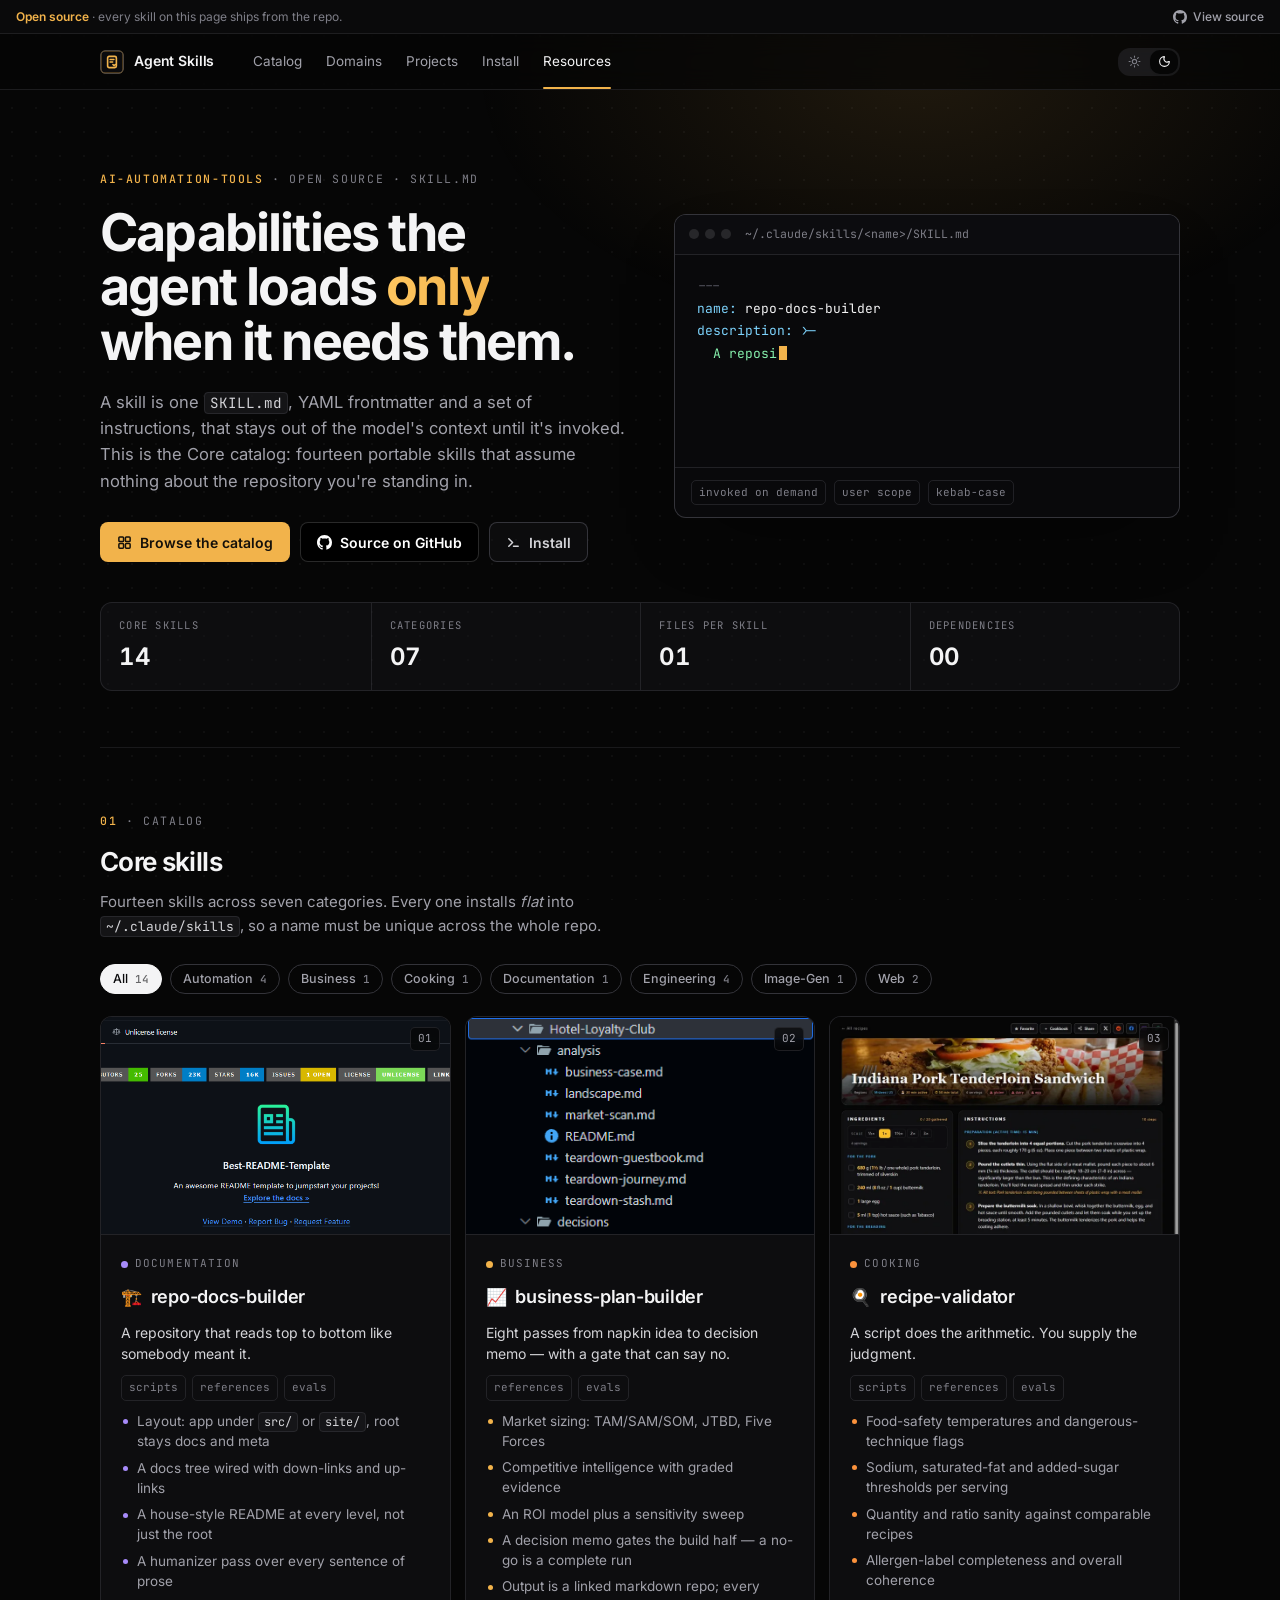
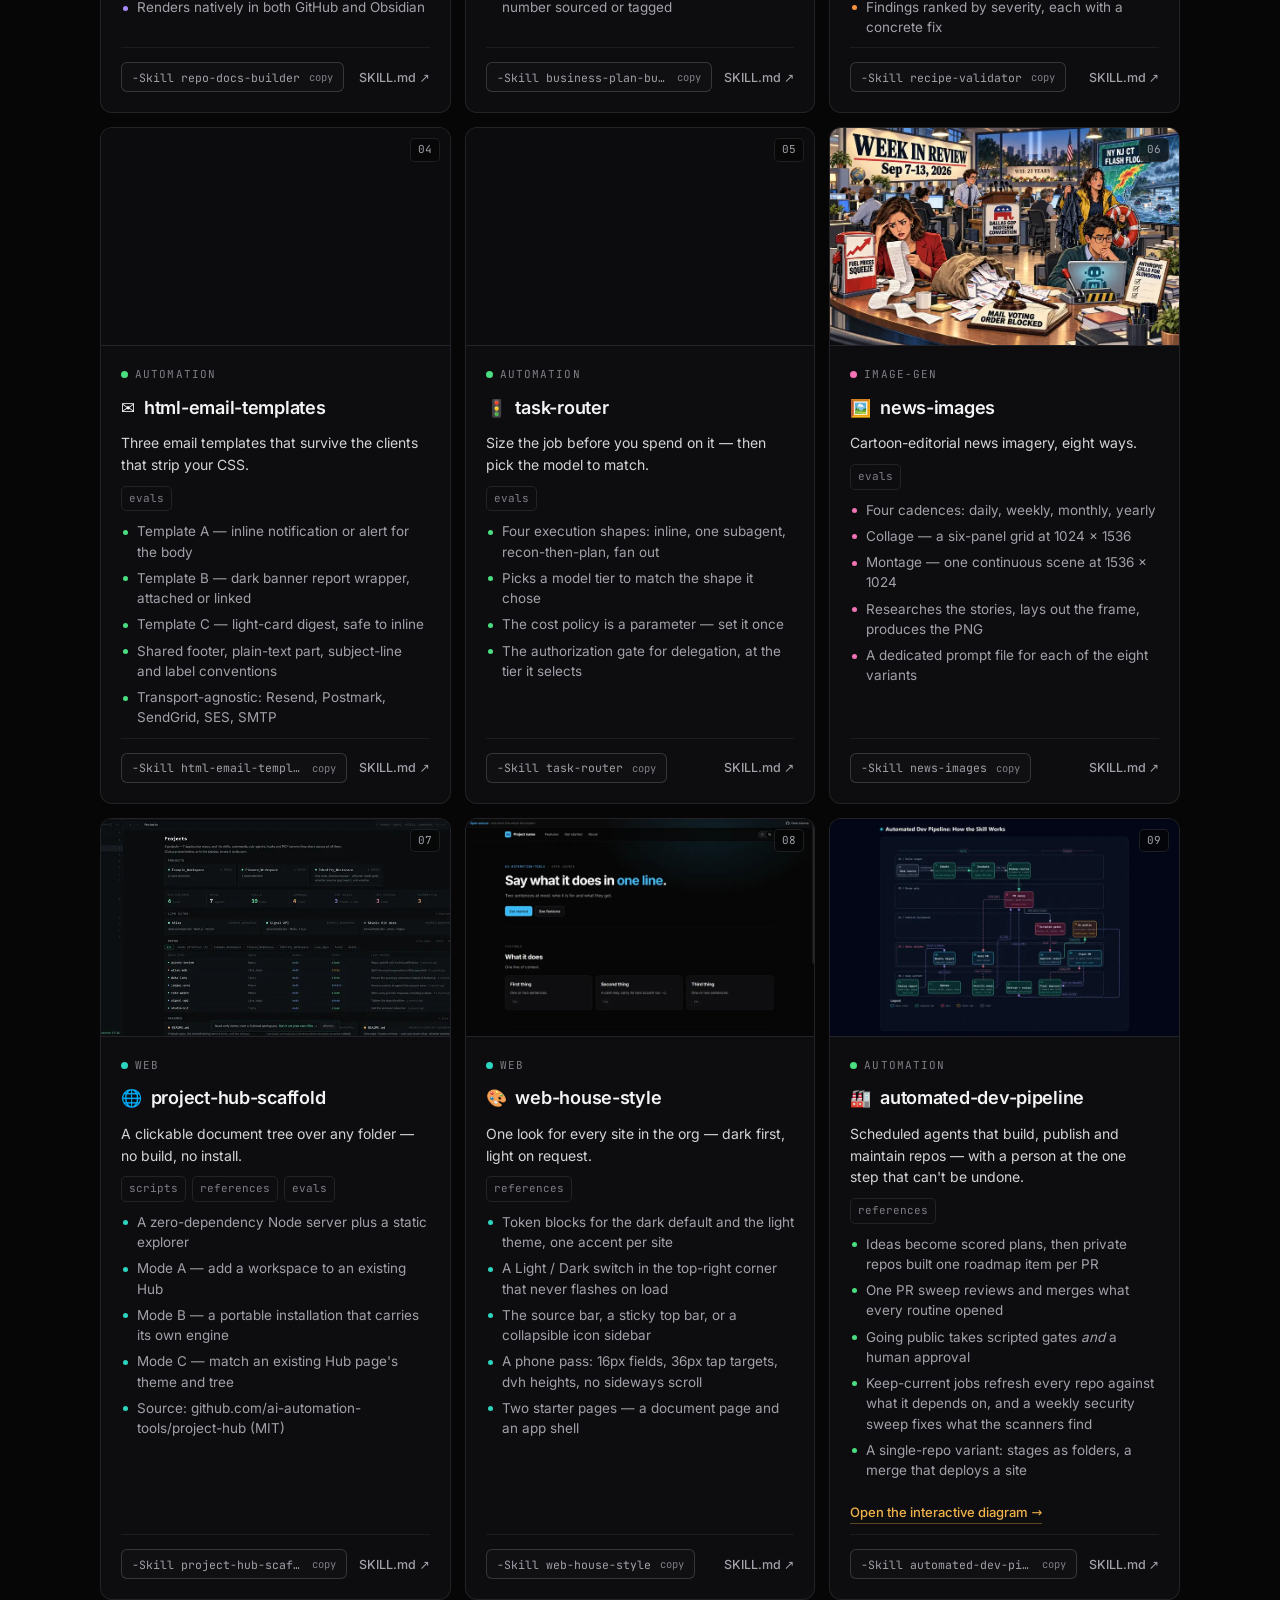
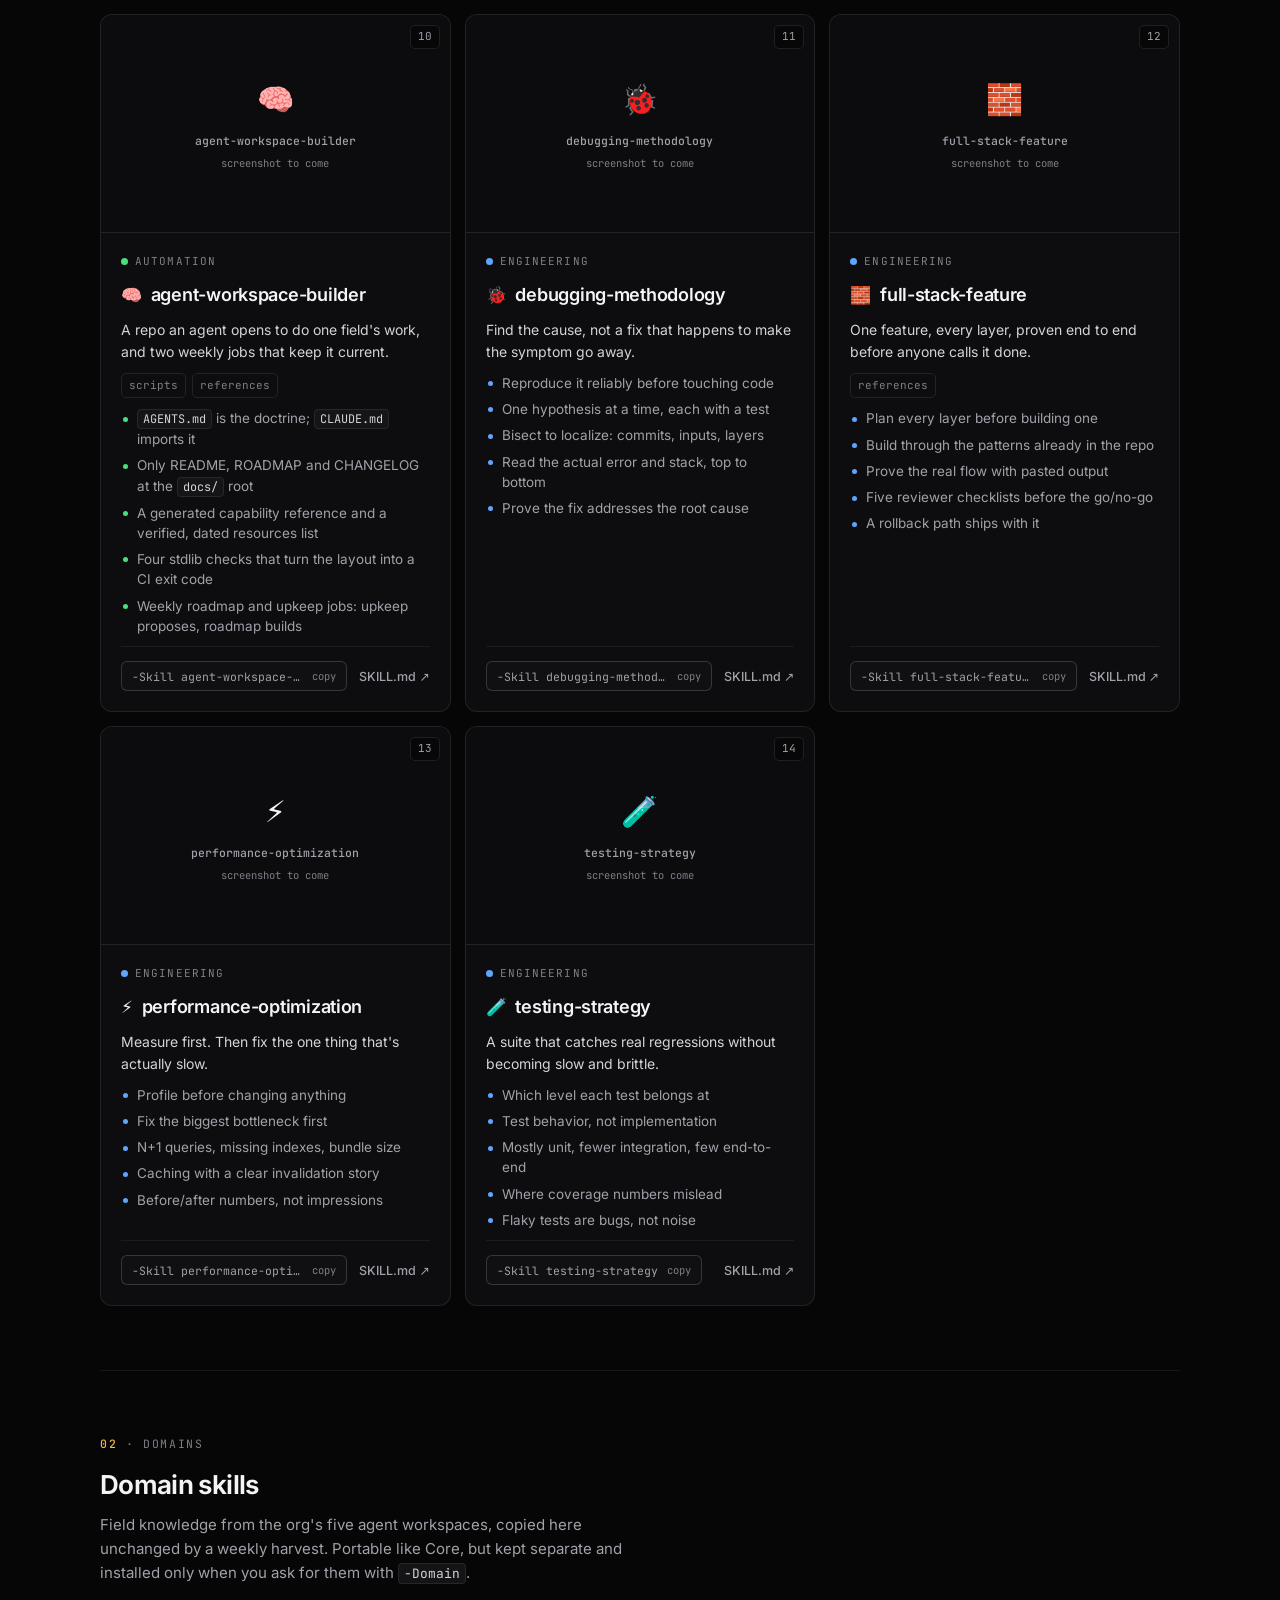
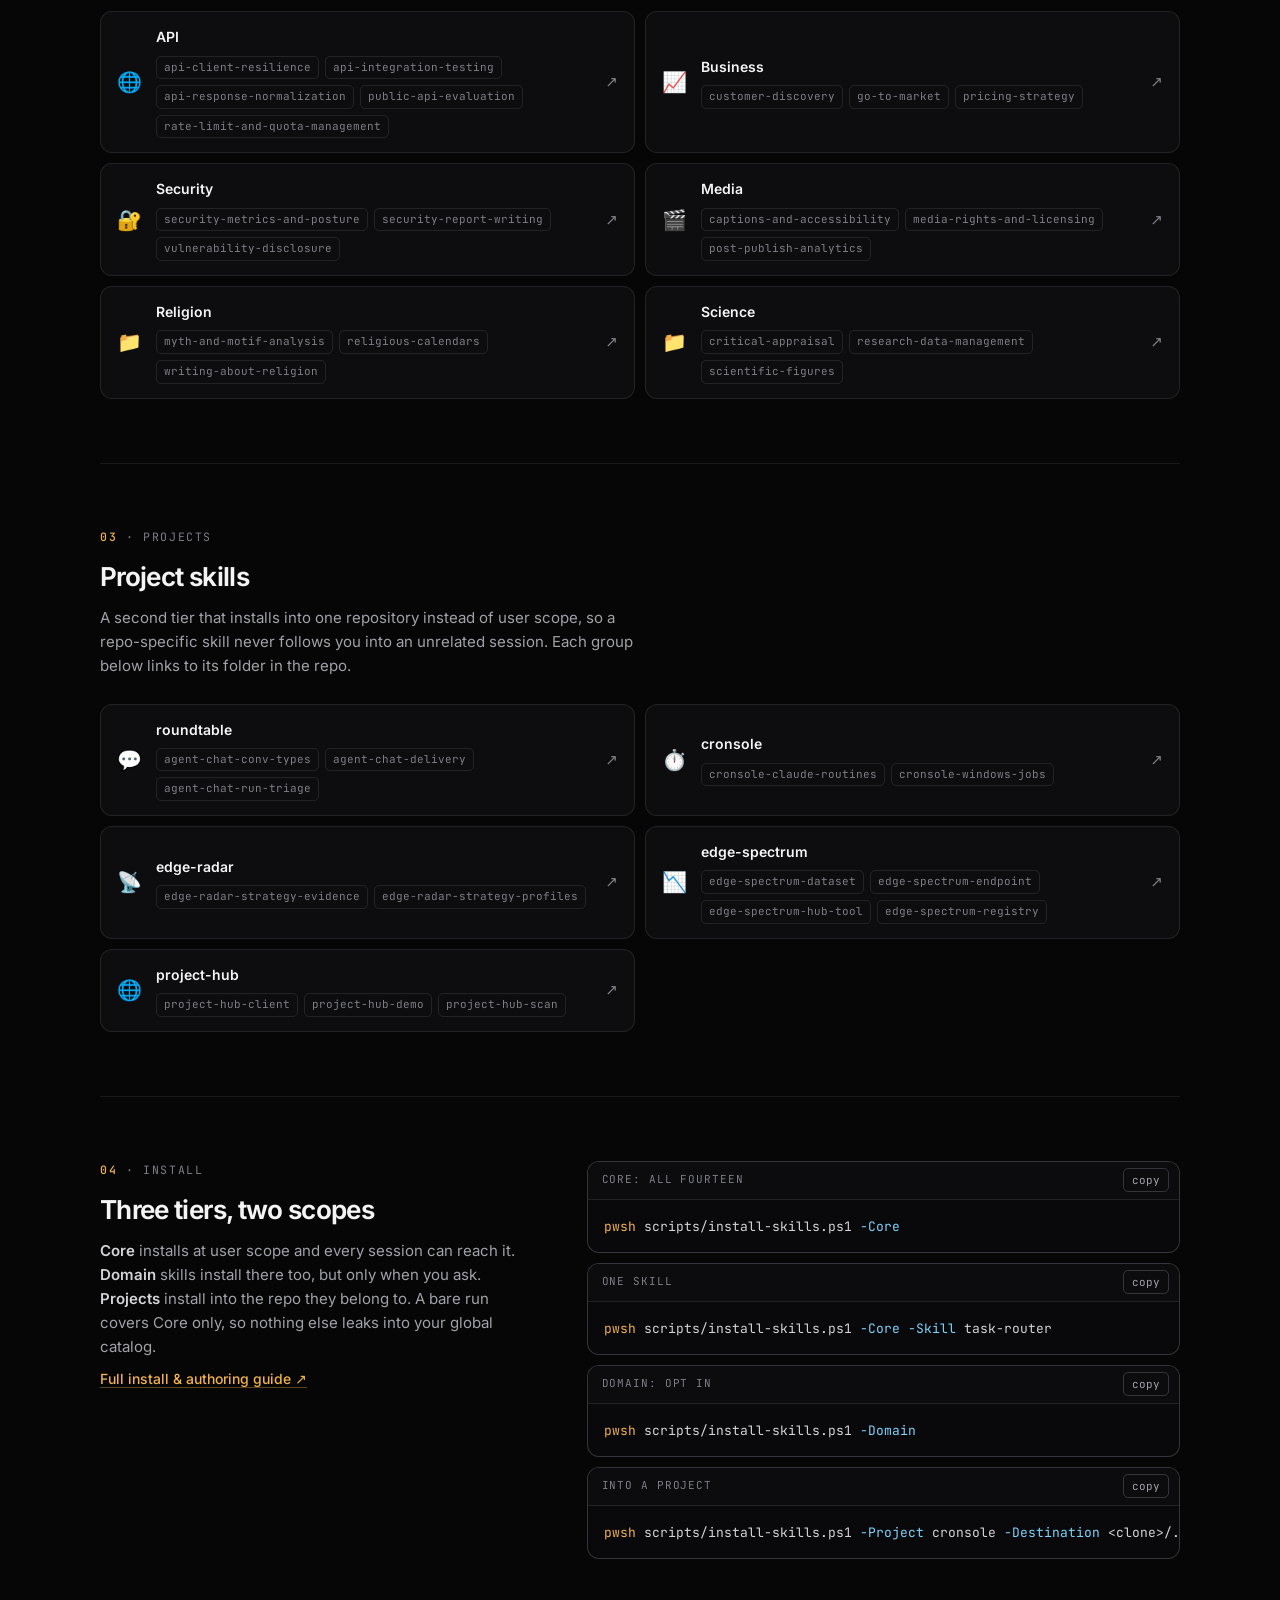
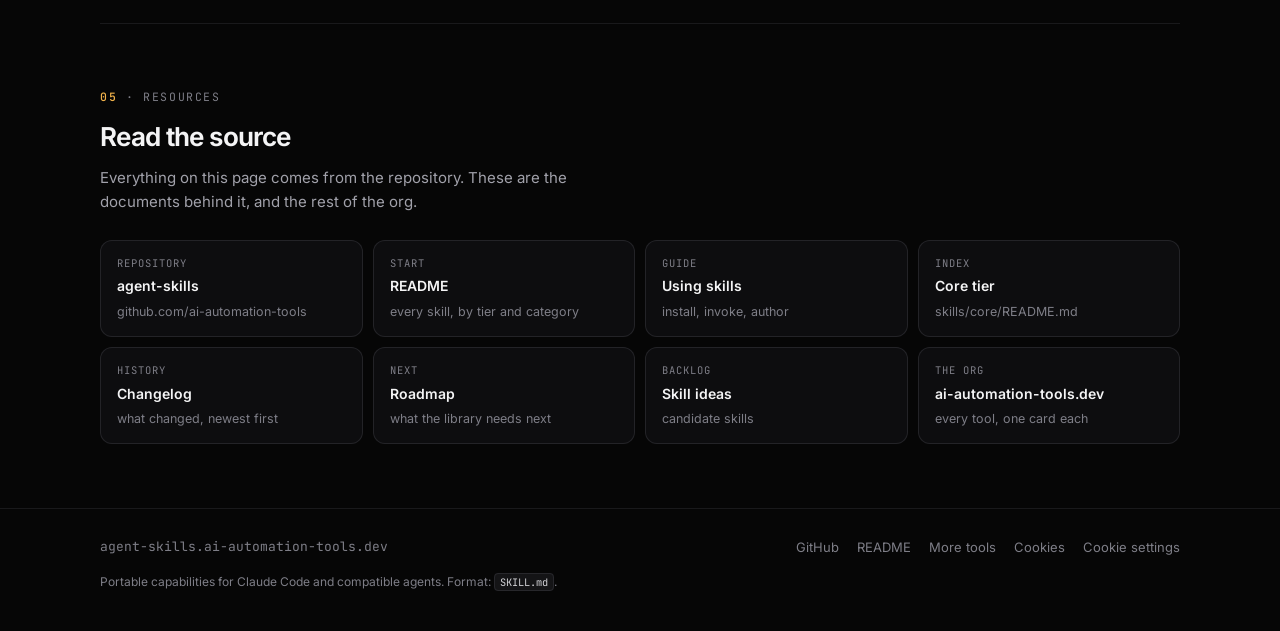
==== commit c0481a71: "showcase: list the engineering cards last They have no screenshots yet, so leading the catalog with " ====
--- a/site/index.html
+++ b/site/index.html
@@ -164,6 +164,290 @@
     <div class="grid" id="skillGrid">
       <!-- gen:cards -->
         <!-- 01 -->
+        <article class="card reveal" data-category="documentation" data-skill="repo-docs-builder">
+          <div class="card-media has-shot" data-shots="assets/img/repo-docs-builder.webp assets/img/repo-docs-builder-2.webp assets/img/repo-docs-builder-3.webp assets/img/repo-docs-builder-4.webp" data-alts="[&quot;A README feature section: six panels, each a feature heading and short blurb beside a product screenshot&quot;, &quot;A README comparison table: features down the side, checkmarks for the project against warnings for the alternatives&quot;, &quot;A README Installation section: five numbered steps, each with a copyable code block&quot;]">
+            <img class="shot" data-name="repo-docs-builder" src="assets/img/repo-docs-builder.webp" alt="A README built by repo-docs-builder" width="813" height="394" loading="lazy" decoding="async">
+            <span class="idx">01</span>
+          </div>
+          <div class="card-body">
+            <span class="cat" data-cat="documentation"><i aria-hidden="true"></i>Documentation</span>
+            <h3 class="card-title"><span class="glyph" aria-hidden="true">🏗️</span><code>repo-docs-builder</code></h3>
+            <p class="tagline">A repository that reads top to bottom like somebody meant it.</p>
+            <ul class="caps" aria-label="Ships with"><li class="tag" title="Ships runnable scripts">scripts</li><li class="tag" title="Ships reference docs it loads on demand">references</li><li class="tag" title="Ships eval cases">evals</li></ul>
+            <ul class="feat">
+              <li>Layout: app under <code>src/</code> or <code>site/</code>, root stays docs and meta</li>
+              <li>A docs tree wired with down-links and up-links</li>
+              <li>A house-style README at every level, not just the root</li>
+              <li>A humanizer pass over every sentence of prose</li>
+              <li>Renders natively in both GitHub and Obsidian</li>
+            </ul>
+            <div class="card-foot">
+              <button class="cmd" type="button" data-copy="pwsh scripts/install-skills.ps1 -Core -Skill repo-docs-builder" title="Copy install command">
+                <span class="cmd-text">-Skill repo-docs-builder</span>
+                <span class="cmd-icon" aria-hidden="true">copy</span>
+              </button>
+              <a class="link" href="https://github.com/ai-automation-tools/agent-skills/blob/main/skills/core/documentation/repo-docs-builder/SKILL.md" target="_blank" rel="noopener">SKILL.md <span aria-hidden="true">↗</span></a>
+            </div>
+          </div>
+        </article>
+
+        <!-- 02 -->
+        <article class="card reveal" data-category="business" data-skill="business-plan-builder">
+          <div class="card-media has-shot" data-shots="assets/img/business-plan-builder.webp assets/img/business-plan-builder-2.webp assets/img/business-plan-builder-3.webp" data-alts="[&quot;The output folder for a Health-Insurance-Agent idea: analysis, decisions, models and research subfolders and a README&quot;, &quot;The output folder for the Hotel-Loyalty-Club idea, collapsed to its analysis, decisions, models and research subfolders&quot;]">
+            <img class="shot" data-name="business-plan-builder" src="assets/img/business-plan-builder.webp" alt="The generated output folder for a Hotel-Loyalty-Club idea, with analysis, decisions, models and research subfolders" width="358" height="729" loading="lazy" decoding="async">
+            <span class="idx">02</span>
+          </div>
+          <div class="card-body">
+            <span class="cat" data-cat="business"><i aria-hidden="true"></i>Business</span>
+            <h3 class="card-title"><span class="glyph" aria-hidden="true">📈</span><code>business-plan-builder</code></h3>
+            <p class="tagline">Eight passes from napkin idea to decision memo — with a gate that can say no.</p>
+            <ul class="caps" aria-label="Ships with"><li class="tag" title="Ships reference docs it loads on demand">references</li><li class="tag" title="Ships eval cases">evals</li></ul>
+            <ul class="feat">
+              <li>Market sizing: TAM/SAM/SOM, JTBD, Five Forces</li>
+              <li>Competitive intelligence with graded evidence</li>
+              <li>An ROI model plus a sensitivity sweep</li>
+              <li>A decision memo gates the build half — a no-go is a complete run</li>
+              <li>Output is a linked markdown repo; every number sourced or tagged</li>
+            </ul>
+            <div class="card-foot">
+              <button class="cmd" type="button" data-copy="pwsh scripts/install-skills.ps1 -Core -Skill business-plan-builder" title="Copy install command">
+                <span class="cmd-text">-Skill business-plan-builder</span>
+                <span class="cmd-icon" aria-hidden="true">copy</span>
+              </button>
+              <a class="link" href="https://github.com/ai-automation-tools/agent-skills/blob/main/skills/core/business/business-plan-builder/SKILL.md" target="_blank" rel="noopener">SKILL.md <span aria-hidden="true">↗</span></a>
+            </div>
+          </div>
+        </article>
+
+        <!-- 03 -->
+        <article class="card reveal" data-category="cooking" data-skill="recipe-validator">
+          <div class="card-media has-shot" data-shots="assets/img/recipe-validator.webp assets/img/recipe-validator-2.webp" data-alts="[&quot;A spanakopita recipe page: allergen tags, an 18-item ingredient checklist with a serving-scale switch, and ten numbered steps&quot;]">
+            <img class="shot" data-name="recipe-validator" src="assets/img/recipe-validator-card.webp" alt="A recipe under review: an Indiana pork tenderloin sandwich with its ingredient list and ten numbered steps" width="800" height="500" loading="lazy" decoding="async">
+            <span class="idx">03</span>
+          </div>
+          <div class="card-body">
+            <span class="cat" data-cat="cooking"><i aria-hidden="true"></i>Cooking</span>
+            <h3 class="card-title"><span class="glyph" aria-hidden="true">🍳</span><code>recipe-validator</code></h3>
+            <p class="tagline">A script does the arithmetic. You supply the judgment.</p>
+            <ul class="caps" aria-label="Ships with"><li class="tag" title="Ships runnable scripts">scripts</li><li class="tag" title="Ships reference docs it loads on demand">references</li><li class="tag" title="Ships eval cases">evals</li></ul>
+            <ul class="feat">
+              <li>Food-safety temperatures and dangerous-technique flags</li>
+              <li>Sodium, saturated-fat and added-sugar thresholds per serving</li>
+              <li>Quantity and ratio sanity against comparable recipes</li>
+              <li>Allergen-label completeness and overall coherence</li>
+              <li>Findings ranked by severity, each with a concrete fix</li>
+            </ul>
+            <div class="card-foot">
+              <button class="cmd" type="button" data-copy="pwsh scripts/install-skills.ps1 -Core -Skill recipe-validator" title="Copy install command">
+                <span class="cmd-text">-Skill recipe-validator</span>
+                <span class="cmd-icon" aria-hidden="true">copy</span>
+              </button>
+              <a class="link" href="https://github.com/ai-automation-tools/agent-skills/blob/main/skills/core/cooking/recipe-validator/SKILL.md" target="_blank" rel="noopener">SKILL.md <span aria-hidden="true">↗</span></a>
+            </div>
+          </div>
+        </article>
+
+        <!-- 04 -->
+        <article class="card reveal" data-category="automation" data-skill="html-email-templates">
+          <div class="card-media has-shot" data-shots="assets/img/html-email-templates.webp assets/img/html-email-templates-2.webp" data-alts="[&quot;A scheduled-job report email: an amber Completed with warnings banner over the task, script, exit code, duration and log paths&quot;]">
+            <img class="shot" data-name="html-email-templates" src="assets/img/html-email-templates.webp" alt="A security advisory digest email: a dark banner heading over tables of new and updated CVEs" width="759" height="708" loading="lazy" decoding="async">
+            <span class="idx">04</span>
+          </div>
+          <div class="card-body">
+            <span class="cat" data-cat="automation"><i aria-hidden="true"></i>Automation</span>
+            <h3 class="card-title"><span class="glyph" aria-hidden="true">✉️</span><code>html-email-templates</code></h3>
+            <p class="tagline">Three email templates that survive the clients that strip your CSS.</p>
+            <ul class="caps" aria-label="Ships with"><li class="tag" title="Ships eval cases">evals</li></ul>
+            <ul class="feat">
+              <li>Template A — inline notification or alert for the body</li>
+              <li>Template B — dark banner report wrapper, attached or linked</li>
+              <li>Template C — light-card digest, safe to inline</li>
+              <li>Shared footer, plain-text part, subject-line and label conventions</li>
+              <li>Transport-agnostic: Resend, Postmark, SendGrid, SES, SMTP</li>
+            </ul>
+            <div class="card-foot">
+              <button class="cmd" type="button" data-copy="pwsh scripts/install-skills.ps1 -Core -Skill html-email-templates" title="Copy install command">
+                <span class="cmd-text">-Skill html-email-templates</span>
+                <span class="cmd-icon" aria-hidden="true">copy</span>
+              </button>
+              <a class="link" href="https://github.com/ai-automation-tools/agent-skills/blob/main/skills/core/automation/html-email-templates/SKILL.md" target="_blank" rel="noopener">SKILL.md <span aria-hidden="true">↗</span></a>
+            </div>
+          </div>
+        </article>
+
+        <!-- 05 -->
+        <article class="card reveal" data-category="automation" data-skill="task-router">
+          <div class="card-media has-shot" data-shots="assets/img/task-router.webp">
+            <img class="shot" data-name="task-router" src="assets/img/task-router-card.webp" alt="Routing diagram: a request is sized, then dispatched to one of four tiers from answer inline up to fan out" width="800" height="500" loading="lazy" decoding="async">
+            <span class="idx">05</span>
+          </div>
+          <div class="card-body">
+            <span class="cat" data-cat="automation"><i aria-hidden="true"></i>Automation</span>
+            <h3 class="card-title"><span class="glyph" aria-hidden="true">🚦</span><code>task-router</code></h3>
+            <p class="tagline">Size the job before you spend on it — then pick the model to match.</p>
+            <ul class="caps" aria-label="Ships with"><li class="tag" title="Ships eval cases">evals</li></ul>
+            <ul class="feat">
+              <li>Four execution shapes: inline, one subagent, recon-then-plan, fan out</li>
+              <li>Picks a model tier to match the shape it chose</li>
+              <li>The cost policy is a parameter — set it once</li>
+              <li>The authorization gate for delegation, at the tier it selects</li>
+            </ul>
+            <div class="card-foot">
+              <button class="cmd" type="button" data-copy="pwsh scripts/install-skills.ps1 -Core -Skill task-router" title="Copy install command">
+                <span class="cmd-text">-Skill task-router</span>
+                <span class="cmd-icon" aria-hidden="true">copy</span>
+              </button>
+              <a class="link" href="https://github.com/ai-automation-tools/agent-skills/blob/main/skills/core/automation/task-router/SKILL.md" target="_blank" rel="noopener">SKILL.md <span aria-hidden="true">↗</span></a>
+            </div>
+          </div>
+        </article>
+
+        <!-- 06 -->
+        <article class="card reveal" data-category="image-gen" data-skill="news-images">
+          <div class="card-media has-shot" data-shots="assets/img/news-images.webp assets/img/news-images-2.webp assets/img/news-images-3.webp" data-alts="[&quot;A six-panel daily news collage in cartoon-editorial style, one headline per panel, from mail ballots to a Kennedy Center vote&quot;, &quot;A six-panel monthly news collage for August 2026: a trade war, a heat wave, Nvidia, a measles surge, a court case and an eclipse&quot;]">
+            <img class="shot" data-name="news-images" src="assets/img/news-images-card.webp" alt="A cartoon-editorial news montage, the week's stories woven into one illustrated scene" width="800" height="533" loading="lazy" decoding="async">
+            <span class="idx">06</span>
+          </div>
+          <div class="card-body">
+            <span class="cat" data-cat="image-gen"><i aria-hidden="true"></i>Image-Gen</span>
+            <h3 class="card-title"><span class="glyph" aria-hidden="true">🖼️</span><code>news-images</code></h3>
+            <p class="tagline">Cartoon-editorial news imagery, eight ways.</p>
+            <ul class="caps" aria-label="Ships with"><li class="tag" title="Ships eval cases">evals</li></ul>
+            <ul class="feat">
+              <li>Four cadences: daily, weekly, monthly, yearly</li>
+              <li>Collage — a six-panel grid at 1024 × 1536</li>
+              <li>Montage — one continuous scene at 1536 × 1024</li>
+              <li>Researches the stories, lays out the frame, produces the PNG</li>
+              <li>A dedicated prompt file for each of the eight variants</li>
+            </ul>
+            <div class="card-foot">
+              <button class="cmd" type="button" data-copy="pwsh scripts/install-skills.ps1 -Core -Skill news-images" title="Copy install command">
+                <span class="cmd-text">-Skill news-images</span>
+                <span class="cmd-icon" aria-hidden="true">copy</span>
+              </button>
+              <a class="link" href="https://github.com/ai-automation-tools/agent-skills/blob/main/skills/core/image-gen/news-images/SKILL.md" target="_blank" rel="noopener">SKILL.md <span aria-hidden="true">↗</span></a>
+            </div>
+          </div>
+        </article>
+
+        <!-- 07 -->
+        <article class="card reveal" data-category="web" data-skill="project-hub-scaffold">
+          <div class="card-media has-shot" data-shots="assets/img/project-hub-scaffold.webp assets/img/project-hub-scaffold-2.webp" data-alts="[&quot;The Project Hub demo: the explorer tree beside a rendered workspace README, with bookmark, copy-link and open-in-VS-Code buttons&quot;]">
+            <img class="shot" data-name="project-hub-scaffold" src="assets/img/project-hub-scaffold-card.webp" alt="The Project Hub explorer: a sidebar document tree beside a dashboard of workspace repos" width="800" height="387" loading="lazy" decoding="async">
+            <span class="idx">07</span>
+          </div>
+          <div class="card-body">
+            <span class="cat" data-cat="web"><i aria-hidden="true"></i>Web</span>
+            <h3 class="card-title"><span class="glyph" aria-hidden="true">🌐</span><code>project-hub-scaffold</code></h3>
+            <p class="tagline">A clickable document tree over any folder — no build, no install.</p>
+            <ul class="caps" aria-label="Ships with"><li class="tag" title="Ships runnable scripts">scripts</li><li class="tag" title="Ships reference docs it loads on demand">references</li><li class="tag" title="Ships eval cases">evals</li></ul>
+            <ul class="feat">
+              <li>A zero-dependency Node server plus a static explorer</li>
+              <li>Mode A — add a workspace to an existing Hub</li>
+              <li>Mode B — a portable installation that carries its own engine</li>
+              <li>Mode C — match an existing Hub page's theme and tree</li>
+              <li>Source: github.com/ai-automation-tools/project-hub (MIT)</li>
+            </ul>
+            <div class="card-foot">
+              <button class="cmd" type="button" data-copy="pwsh scripts/install-skills.ps1 -Core -Skill project-hub-scaffold" title="Copy install command">
+                <span class="cmd-text">-Skill project-hub-scaffold</span>
+                <span class="cmd-icon" aria-hidden="true">copy</span>
+              </button>
+              <a class="link" href="https://github.com/ai-automation-tools/agent-skills/blob/main/skills/core/web/project-hub-scaffold/SKILL.md" target="_blank" rel="noopener">SKILL.md <span aria-hidden="true">↗</span></a>
+            </div>
+          </div>
+        </article>
+
+        <!-- 08 -->
+        <article class="card reveal" data-category="web" data-skill="web-house-style">
+          <div class="card-media has-shot" data-shots="assets/img/web-house-style.webp assets/img/web-house-style-2.webp" data-alts="[&quot;The web-house-style app-shell starter in light mode: an icon sidebar, a breadcrumb bar and three stat cards&quot;]">
+            <img class="shot" data-name="web-house-style" src="assets/img/web-house-style-card.webp" alt="The web-house-style document starter: the source bar, a top bar with the Light / Dark switch, a hero and a card grid" width="800" height="514" loading="lazy" decoding="async">
+            <span class="idx">08</span>
+          </div>
+          <div class="card-body">
+            <span class="cat" data-cat="web"><i aria-hidden="true"></i>Web</span>
+            <h3 class="card-title"><span class="glyph" aria-hidden="true">🎨</span><code>web-house-style</code></h3>
+            <p class="tagline">One look for every site in the org — dark first, light on request.</p>
+            <ul class="caps" aria-label="Ships with"><li class="tag" title="Ships reference docs it loads on demand">references</li></ul>
+            <ul class="feat">
+              <li>Token blocks for the dark default and the light theme, one accent per site</li>
+              <li>A Light / Dark switch in the top-right corner that never flashes on load</li>
+              <li>The source bar, a sticky top bar, or a collapsible icon sidebar</li>
+              <li>A phone pass: 16px fields, 36px tap targets, dvh heights, no sideways scroll</li>
+              <li>Two starter pages — a document page and an app shell</li>
+            </ul>
+            <div class="card-foot">
+              <button class="cmd" type="button" data-copy="pwsh scripts/install-skills.ps1 -Core -Skill web-house-style" title="Copy install command">
+                <span class="cmd-text">-Skill web-house-style</span>
+                <span class="cmd-icon" aria-hidden="true">copy</span>
+              </button>
+              <a class="link" href="https://github.com/ai-automation-tools/agent-skills/blob/main/skills/core/web/web-house-style/SKILL.md" target="_blank" rel="noopener">SKILL.md <span aria-hidden="true">↗</span></a>
+            </div>
+          </div>
+        </article>
+
+        <!-- 09 -->
+        <article class="card reveal" data-category="automation" data-skill="automated-dev-pipeline">
+          <div class="card-media has-shot" data-shots="assets/img/automated-dev-pipeline.webp">
+            <img class="shot" data-name="automated-dev-pipeline" src="assets/img/automated-dev-pipeline-card.webp" alt="Pipeline flow: ideas become scored plans and private repos, roadmap PRs merge through one sweep, and a repo goes public only after scripted gates and a human approval" width="800" height="500" loading="lazy" decoding="async">
+            <span class="idx">09</span>
+          </div>
+          <div class="card-body">
+            <span class="cat" data-cat="automation"><i aria-hidden="true"></i>Automation</span>
+            <h3 class="card-title"><span class="glyph" aria-hidden="true">🏭</span><code>automated-dev-pipeline</code></h3>
+            <p class="tagline">Scheduled agents that build, publish and maintain repos — with a person at the one step that can't be undone.</p>
+            <ul class="caps" aria-label="Ships with"><li class="tag" title="Ships reference docs it loads on demand">references</li></ul>
+            <ul class="feat">
+              <li>Ideas become scored plans, then private repos built one roadmap item per PR</li>
+              <li>One PR sweep reviews and merges what every routine opened</li>
+              <li>Going public takes scripted gates <em>and</em> a human approval</li>
+              <li>Keep-current jobs refresh every repo against what it depends on, and a weekly security sweep fixes what the scanners find</li>
+              <li>A single-repo variant: stages as folders, a merge that deploys a site</li>
+            </ul>
+            <a class="link-arrow card-diagram" href="assets/diagrams/automated-dev-pipeline-workflow.html">Open the interactive diagram →</a>
+            <div class="card-foot">
+              <button class="cmd" type="button" data-copy="pwsh scripts/install-skills.ps1 -Core -Skill automated-dev-pipeline" title="Copy install command">
+                <span class="cmd-text">-Skill automated-dev-pipeline</span>
+                <span class="cmd-icon" aria-hidden="true">copy</span>
+              </button>
+              <a class="link" href="https://github.com/ai-automation-tools/agent-skills/blob/main/skills/core/automation/automated-dev-pipeline/SKILL.md" target="_blank" rel="noopener">SKILL.md <span aria-hidden="true">↗</span></a>
+            </div>
+          </div>
+        </article>
+
+        <!-- 10 -->
+        <article class="card reveal" data-category="automation" data-skill="agent-workspace-builder">
+          <div class="card-media">
+            <div class="shot-fallback" aria-hidden="true">
+              <span class="glyph">🧠</span>
+              <b>agent-workspace-builder</b>
+              <small>screenshot to come</small>
+            </div>
+            <span class="idx">10</span>
+          </div>
+          <div class="card-body">
+            <span class="cat" data-cat="automation"><i aria-hidden="true"></i>Automation</span>
+            <h3 class="card-title"><span class="glyph" aria-hidden="true">🧠</span><code>agent-workspace-builder</code></h3>
+            <p class="tagline">A repo an agent opens to do one field's work, and two weekly jobs that keep it current.</p>
+            <ul class="caps" aria-label="Ships with"><li class="tag" title="Ships runnable scripts">scripts</li><li class="tag" title="Ships reference docs it loads on demand">references</li></ul>
+            <ul class="feat">
+              <li><code>AGENTS.md</code> is the doctrine; <code>CLAUDE.md</code> imports it</li>
+              <li>Only README, ROADMAP and CHANGELOG at the <code>docs/</code> root</li>
+              <li>A generated capability reference and a verified, dated resources list</li>
+              <li>Four stdlib checks that turn the layout into a CI exit code</li>
+              <li>Weekly roadmap and upkeep jobs: upkeep proposes, roadmap builds</li>
+            </ul>
+            <div class="card-foot">
+              <button class="cmd" type="button" data-copy="pwsh scripts/install-skills.ps1 -Core -Skill agent-workspace-builder" title="Copy install command">
+                <span class="cmd-text">-Skill agent-workspace-builder</span>
+                <span class="cmd-icon" aria-hidden="true">copy</span>
+              </button>
+              <a class="link" href="https://github.com/ai-automation-tools/agent-skills/blob/main/skills/core/automation/agent-workspace-builder/SKILL.md" target="_blank" rel="noopener">SKILL.md <span aria-hidden="true">↗</span></a>
+            </div>
+          </div>
+        </article>
+
+        <!-- 11 -->
         <article class="card reveal" data-category="engineering" data-skill="debugging-methodology">
           <div class="card-media">
             <div class="shot-fallback" aria-hidden="true">
@@ -171,7 +455,7 @@
               <b>debugging-methodology</b>
               <small>screenshot to come</small>
             </div>
-            <span class="idx">01</span>
+            <span class="idx">11</span>
           </div>
           <div class="card-body">
             <span class="cat" data-cat="engineering"><i aria-hidden="true"></i>Engineering</span>
@@ -194,7 +478,7 @@
           </div>
         </article>
 
-        <!-- 02 -->
+        <!-- 12 -->
         <article class="card reveal" data-category="engineering" data-skill="full-stack-feature">
           <div class="card-media">
             <div class="shot-fallback" aria-hidden="true">
@@ -202,7 +486,7 @@
               <b>full-stack-feature</b>
               <small>screenshot to come</small>
             </div>
-            <span class="idx">02</span>
+            <span class="idx">12</span>
           </div>
           <div class="card-body">
             <span class="cat" data-cat="engineering"><i aria-hidden="true"></i>Engineering</span>
@@ -226,7 +510,7 @@
           </div>
         </article>
 
-        <!-- 03 -->
+        <!-- 13 -->
         <article class="card reveal" data-category="engineering" data-skill="performance-optimization">
           <div class="card-media">
             <div class="shot-fallback" aria-hidden="true">
@@ -234,7 +518,7 @@
               <b>performance-optimization</b>
               <small>screenshot to come</small>
             </div>
-            <span class="idx">03</span>
+            <span class="idx">13</span>
           </div>
           <div class="card-body">
             <span class="cat" data-cat="engineering"><i aria-hidden="true"></i>Engineering</span>
@@ -257,7 +541,7 @@
           </div>
         </article>
 
-        <!-- 04 -->
+        <!-- 14 -->
         <article class="card reveal" data-category="engineering" data-skill="testing-strategy">
           <div class="card-media">
             <div class="shot-fallback" aria-hidden="true">
@@ -265,7 +549,7 @@
               <b>testing-strategy</b>
               <small>screenshot to come</small>
             </div>
-            <span class="idx">04</span>
+            <span class="idx">14</span>
           </div>
           <div class="card-body">
             <span class="cat" data-cat="engineering"><i aria-hidden="true"></i>Engineering</span>
@@ -284,290 +568,6 @@
                 <span class="cmd-icon" aria-hidden="true">copy</span>
               </button>
               <a class="link" href="https://github.com/ai-automation-tools/agent-skills/blob/main/skills/core/engineering/testing-strategy/SKILL.md" target="_blank" rel="noopener">SKILL.md <span aria-hidden="true">↗</span></a>
-            </div>
-          </div>
-        </article>
-
-        <!-- 05 -->
-        <article class="card reveal" data-category="documentation" data-skill="repo-docs-builder">
-          <div class="card-media has-shot" data-shots="assets/img/repo-docs-builder.webp assets/img/repo-docs-builder-2.webp assets/img/repo-docs-builder-3.webp assets/img/repo-docs-builder-4.webp" data-alts="[&quot;A README feature section: six panels, each a feature heading and short blurb beside a product screenshot&quot;, &quot;A README comparison table: features down the side, checkmarks for the project against warnings for the alternatives&quot;, &quot;A README Installation section: five numbered steps, each with a copyable code block&quot;]">
-            <img class="shot" data-name="repo-docs-builder" src="assets/img/repo-docs-builder.webp" alt="A README built by repo-docs-builder" width="813" height="394" loading="lazy" decoding="async">
-            <span class="idx">05</span>
-          </div>
-          <div class="card-body">
-            <span class="cat" data-cat="documentation"><i aria-hidden="true"></i>Documentation</span>
-            <h3 class="card-title"><span class="glyph" aria-hidden="true">🏗️</span><code>repo-docs-builder</code></h3>
-            <p class="tagline">A repository that reads top to bottom like somebody meant it.</p>
-            <ul class="caps" aria-label="Ships with"><li class="tag" title="Ships runnable scripts">scripts</li><li class="tag" title="Ships reference docs it loads on demand">references</li><li class="tag" title="Ships eval cases">evals</li></ul>
-            <ul class="feat">
-              <li>Layout: app under <code>src/</code> or <code>site/</code>, root stays docs and meta</li>
-              <li>A docs tree wired with down-links and up-links</li>
-              <li>A house-style README at every level, not just the root</li>
-              <li>A humanizer pass over every sentence of prose</li>
-              <li>Renders natively in both GitHub and Obsidian</li>
-            </ul>
-            <div class="card-foot">
-              <button class="cmd" type="button" data-copy="pwsh scripts/install-skills.ps1 -Core -Skill repo-docs-builder" title="Copy install command">
-                <span class="cmd-text">-Skill repo-docs-builder</span>
-                <span class="cmd-icon" aria-hidden="true">copy</span>
-              </button>
-              <a class="link" href="https://github.com/ai-automation-tools/agent-skills/blob/main/skills/core/documentation/repo-docs-builder/SKILL.md" target="_blank" rel="noopener">SKILL.md <span aria-hidden="true">↗</span></a>
-            </div>
-          </div>
-        </article>
-
-        <!-- 06 -->
-        <article class="card reveal" data-category="business" data-skill="business-plan-builder">
-          <div class="card-media has-shot" data-shots="assets/img/business-plan-builder.webp assets/img/business-plan-builder-2.webp assets/img/business-plan-builder-3.webp" data-alts="[&quot;The output folder for a Health-Insurance-Agent idea: analysis, decisions, models and research subfolders and a README&quot;, &quot;The output folder for the Hotel-Loyalty-Club idea, collapsed to its analysis, decisions, models and research subfolders&quot;]">
-            <img class="shot" data-name="business-plan-builder" src="assets/img/business-plan-builder.webp" alt="The generated output folder for a Hotel-Loyalty-Club idea, with analysis, decisions, models and research subfolders" width="358" height="729" loading="lazy" decoding="async">
-            <span class="idx">06</span>
-          </div>
-          <div class="card-body">
-            <span class="cat" data-cat="business"><i aria-hidden="true"></i>Business</span>
-            <h3 class="card-title"><span class="glyph" aria-hidden="true">📈</span><code>business-plan-builder</code></h3>
-            <p class="tagline">Eight passes from napkin idea to decision memo — with a gate that can say no.</p>
-            <ul class="caps" aria-label="Ships with"><li class="tag" title="Ships reference docs it loads on demand">references</li><li class="tag" title="Ships eval cases">evals</li></ul>
-            <ul class="feat">
-              <li>Market sizing: TAM/SAM/SOM, JTBD, Five Forces</li>
-              <li>Competitive intelligence with graded evidence</li>
-              <li>An ROI model plus a sensitivity sweep</li>
-              <li>A decision memo gates the build half — a no-go is a complete run</li>
-              <li>Output is a linked markdown repo; every number sourced or tagged</li>
-            </ul>
-            <div class="card-foot">
-              <button class="cmd" type="button" data-copy="pwsh scripts/install-skills.ps1 -Core -Skill business-plan-builder" title="Copy install command">
-                <span class="cmd-text">-Skill business-plan-builder</span>
-                <span class="cmd-icon" aria-hidden="true">copy</span>
-              </button>
-              <a class="link" href="https://github.com/ai-automation-tools/agent-skills/blob/main/skills/core/business/business-plan-builder/SKILL.md" target="_blank" rel="noopener">SKILL.md <span aria-hidden="true">↗</span></a>
-            </div>
-          </div>
-        </article>
-
-        <!-- 07 -->
-        <article class="card reveal" data-category="cooking" data-skill="recipe-validator">
-          <div class="card-media has-shot" data-shots="assets/img/recipe-validator.webp assets/img/recipe-validator-2.webp" data-alts="[&quot;A spanakopita recipe page: allergen tags, an 18-item ingredient checklist with a serving-scale switch, and ten numbered steps&quot;]">
-            <img class="shot" data-name="recipe-validator" src="assets/img/recipe-validator-card.webp" alt="A recipe under review: an Indiana pork tenderloin sandwich with its ingredient list and ten numbered steps" width="800" height="500" loading="lazy" decoding="async">
-            <span class="idx">07</span>
-          </div>
-          <div class="card-body">
-            <span class="cat" data-cat="cooking"><i aria-hidden="true"></i>Cooking</span>
-            <h3 class="card-title"><span class="glyph" aria-hidden="true">🍳</span><code>recipe-validator</code></h3>
-            <p class="tagline">A script does the arithmetic. You supply the judgment.</p>
-            <ul class="caps" aria-label="Ships with"><li class="tag" title="Ships runnable scripts">scripts</li><li class="tag" title="Ships reference docs it loads on demand">references</li><li class="tag" title="Ships eval cases">evals</li></ul>
-            <ul class="feat">
-              <li>Food-safety temperatures and dangerous-technique flags</li>
-              <li>Sodium, saturated-fat and added-sugar thresholds per serving</li>
-              <li>Quantity and ratio sanity against comparable recipes</li>
-              <li>Allergen-label completeness and overall coherence</li>
-              <li>Findings ranked by severity, each with a concrete fix</li>
-            </ul>
-            <div class="card-foot">
-              <button class="cmd" type="button" data-copy="pwsh scripts/install-skills.ps1 -Core -Skill recipe-validator" title="Copy install command">
-                <span class="cmd-text">-Skill recipe-validator</span>
-                <span class="cmd-icon" aria-hidden="true">copy</span>
-              </button>
-              <a class="link" href="https://github.com/ai-automation-tools/agent-skills/blob/main/skills/core/cooking/recipe-validator/SKILL.md" target="_blank" rel="noopener">SKILL.md <span aria-hidden="true">↗</span></a>
-            </div>
-          </div>
-        </article>
-
-        <!-- 08 -->
-        <article class="card reveal" data-category="automation" data-skill="html-email-templates">
-          <div class="card-media has-shot" data-shots="assets/img/html-email-templates.webp assets/img/html-email-templates-2.webp" data-alts="[&quot;A scheduled-job report email: an amber Completed with warnings banner over the task, script, exit code, duration and log paths&quot;]">
-            <img class="shot" data-name="html-email-templates" src="assets/img/html-email-templates.webp" alt="A security advisory digest email: a dark banner heading over tables of new and updated CVEs" width="759" height="708" loading="lazy" decoding="async">
-            <span class="idx">08</span>
-          </div>
-          <div class="card-body">
-            <span class="cat" data-cat="automation"><i aria-hidden="true"></i>Automation</span>
-            <h3 class="card-title"><span class="glyph" aria-hidden="true">✉️</span><code>html-email-templates</code></h3>
-            <p class="tagline">Three email templates that survive the clients that strip your CSS.</p>
-            <ul class="caps" aria-label="Ships with"><li class="tag" title="Ships eval cases">evals</li></ul>
-            <ul class="feat">
-              <li>Template A — inline notification or alert for the body</li>
-              <li>Template B — dark banner report wrapper, attached or linked</li>
-              <li>Template C — light-card digest, safe to inline</li>
-              <li>Shared footer, plain-text part, subject-line and label conventions</li>
-              <li>Transport-agnostic: Resend, Postmark, SendGrid, SES, SMTP</li>
-            </ul>
-            <div class="card-foot">
-              <button class="cmd" type="button" data-copy="pwsh scripts/install-skills.ps1 -Core -Skill html-email-templates" title="Copy install command">
-                <span class="cmd-text">-Skill html-email-templates</span>
-                <span class="cmd-icon" aria-hidden="true">copy</span>
-              </button>
-              <a class="link" href="https://github.com/ai-automation-tools/agent-skills/blob/main/skills/core/automation/html-email-templates/SKILL.md" target="_blank" rel="noopener">SKILL.md <span aria-hidden="true">↗</span></a>
-            </div>
-          </div>
-        </article>
-
-        <!-- 09 -->
-        <article class="card reveal" data-category="automation" data-skill="task-router">
-          <div class="card-media has-shot" data-shots="assets/img/task-router.webp">
-            <img class="shot" data-name="task-router" src="assets/img/task-router-card.webp" alt="Routing diagram: a request is sized, then dispatched to one of four tiers from answer inline up to fan out" width="800" height="500" loading="lazy" decoding="async">
-            <span class="idx">09</span>
-          </div>
-          <div class="card-body">
-            <span class="cat" data-cat="automation"><i aria-hidden="true"></i>Automation</span>
-            <h3 class="card-title"><span class="glyph" aria-hidden="true">🚦</span><code>task-router</code></h3>
-            <p class="tagline">Size the job before you spend on it — then pick the model to match.</p>
-            <ul class="caps" aria-label="Ships with"><li class="tag" title="Ships eval cases">evals</li></ul>
-            <ul class="feat">
-              <li>Four execution shapes: inline, one subagent, recon-then-plan, fan out</li>
-              <li>Picks a model tier to match the shape it chose</li>
-              <li>The cost policy is a parameter — set it once</li>
-              <li>The authorization gate for delegation, at the tier it selects</li>
-            </ul>
-            <div class="card-foot">
-              <button class="cmd" type="button" data-copy="pwsh scripts/install-skills.ps1 -Core -Skill task-router" title="Copy install command">
-                <span class="cmd-text">-Skill task-router</span>
-                <span class="cmd-icon" aria-hidden="true">copy</span>
-              </button>
-              <a class="link" href="https://github.com/ai-automation-tools/agent-skills/blob/main/skills/core/automation/task-router/SKILL.md" target="_blank" rel="noopener">SKILL.md <span aria-hidden="true">↗</span></a>
-            </div>
-          </div>
-        </article>
-
-        <!-- 10 -->
-        <article class="card reveal" data-category="image-gen" data-skill="news-images">
-          <div class="card-media has-shot" data-shots="assets/img/news-images.webp assets/img/news-images-2.webp assets/img/news-images-3.webp" data-alts="[&quot;A six-panel daily news collage in cartoon-editorial style, one headline per panel, from mail ballots to a Kennedy Center vote&quot;, &quot;A six-panel monthly news collage for August 2026: a trade war, a heat wave, Nvidia, a measles surge, a court case and an eclipse&quot;]">
-            <img class="shot" data-name="news-images" src="assets/img/news-images-card.webp" alt="A cartoon-editorial news montage, the week's stories woven into one illustrated scene" width="800" height="533" loading="lazy" decoding="async">
-            <span class="idx">10</span>
-          </div>
-          <div class="card-body">
-            <span class="cat" data-cat="image-gen"><i aria-hidden="true"></i>Image-Gen</span>
-            <h3 class="card-title"><span class="glyph" aria-hidden="true">🖼️</span><code>news-images</code></h3>
-            <p class="tagline">Cartoon-editorial news imagery, eight ways.</p>
-            <ul class="caps" aria-label="Ships with"><li class="tag" title="Ships eval cases">evals</li></ul>
-            <ul class="feat">
-              <li>Four cadences: daily, weekly, monthly, yearly</li>
-              <li>Collage — a six-panel grid at 1024 × 1536</li>
-              <li>Montage — one continuous scene at 1536 × 1024</li>
-              <li>Researches the stories, lays out the frame, produces the PNG</li>
-              <li>A dedicated prompt file for each of the eight variants</li>
-            </ul>
-            <div class="card-foot">
-              <button class="cmd" type="button" data-copy="pwsh scripts/install-skills.ps1 -Core -Skill news-images" title="Copy install command">
-                <span class="cmd-text">-Skill news-images</span>
-                <span class="cmd-icon" aria-hidden="true">copy</span>
-              </button>
-              <a class="link" href="https://github.com/ai-automation-tools/agent-skills/blob/main/skills/core/image-gen/news-images/SKILL.md" target="_blank" rel="noopener">SKILL.md <span aria-hidden="true">↗</span></a>
-            </div>
-          </div>
-        </article>
-
-        <!-- 11 -->
-        <article class="card reveal" data-category="web" data-skill="project-hub-scaffold">
-          <div class="card-media has-shot" data-shots="assets/img/project-hub-scaffold.webp assets/img/project-hub-scaffold-2.webp" data-alts="[&quot;The Project Hub demo: the explorer tree beside a rendered workspace README, with bookmark, copy-link and open-in-VS-Code buttons&quot;]">
-            <img class="shot" data-name="project-hub-scaffold" src="assets/img/project-hub-scaffold-card.webp" alt="The Project Hub explorer: a sidebar document tree beside a dashboard of workspace repos" width="800" height="387" loading="lazy" decoding="async">
-            <span class="idx">11</span>
-          </div>
-          <div class="card-body">
-            <span class="cat" data-cat="web"><i aria-hidden="true"></i>Web</span>
-            <h3 class="card-title"><span class="glyph" aria-hidden="true">🌐</span><code>project-hub-scaffold</code></h3>
-            <p class="tagline">A clickable document tree over any folder — no build, no install.</p>
-            <ul class="caps" aria-label="Ships with"><li class="tag" title="Ships runnable scripts">scripts</li><li class="tag" title="Ships reference docs it loads on demand">references</li><li class="tag" title="Ships eval cases">evals</li></ul>
-            <ul class="feat">
-              <li>A zero-dependency Node server plus a static explorer</li>
-              <li>Mode A — add a workspace to an existing Hub</li>
-              <li>Mode B — a portable installation that carries its own engine</li>
-              <li>Mode C — match an existing Hub page's theme and tree</li>
-              <li>Source: github.com/ai-automation-tools/project-hub (MIT)</li>
-            </ul>
-            <div class="card-foot">
-              <button class="cmd" type="button" data-copy="pwsh scripts/install-skills.ps1 -Core -Skill project-hub-scaffold" title="Copy install command">
-                <span class="cmd-text">-Skill project-hub-scaffold</span>
-                <span class="cmd-icon" aria-hidden="true">copy</span>
-              </button>
-              <a class="link" href="https://github.com/ai-automation-tools/agent-skills/blob/main/skills/core/web/project-hub-scaffold/SKILL.md" target="_blank" rel="noopener">SKILL.md <span aria-hidden="true">↗</span></a>
-            </div>
-          </div>
-        </article>
-
-        <!-- 12 -->
-        <article class="card reveal" data-category="web" data-skill="web-house-style">
-          <div class="card-media has-shot" data-shots="assets/img/web-house-style.webp assets/img/web-house-style-2.webp" data-alts="[&quot;The web-house-style app-shell starter in light mode: an icon sidebar, a breadcrumb bar and three stat cards&quot;]">
-            <img class="shot" data-name="web-house-style" src="assets/img/web-house-style-card.webp" alt="The web-house-style document starter: the source bar, a top bar with the Light / Dark switch, a hero and a card grid" width="800" height="514" loading="lazy" decoding="async">
-            <span class="idx">12</span>
-          </div>
-          <div class="card-body">
-            <span class="cat" data-cat="web"><i aria-hidden="true"></i>Web</span>
-            <h3 class="card-title"><span class="glyph" aria-hidden="true">🎨</span><code>web-house-style</code></h3>
-            <p class="tagline">One look for every site in the org — dark first, light on request.</p>
-            <ul class="caps" aria-label="Ships with"><li class="tag" title="Ships reference docs it loads on demand">references</li></ul>
-            <ul class="feat">
-              <li>Token blocks for the dark default and the light theme, one accent per site</li>
-              <li>A Light / Dark switch in the top-right corner that never flashes on load</li>
-              <li>The source bar, a sticky top bar, or a collapsible icon sidebar</li>
-              <li>A phone pass: 16px fields, 36px tap targets, dvh heights, no sideways scroll</li>
-              <li>Two starter pages — a document page and an app shell</li>
-            </ul>
-            <div class="card-foot">
-              <button class="cmd" type="button" data-copy="pwsh scripts/install-skills.ps1 -Core -Skill web-house-style" title="Copy install command">
-                <span class="cmd-text">-Skill web-house-style</span>
-                <span class="cmd-icon" aria-hidden="true">copy</span>
-              </button>
-              <a class="link" href="https://github.com/ai-automation-tools/agent-skills/blob/main/skills/core/web/web-house-style/SKILL.md" target="_blank" rel="noopener">SKILL.md <span aria-hidden="true">↗</span></a>
-            </div>
-          </div>
-        </article>
-
-        <!-- 13 -->
-        <article class="card reveal" data-category="automation" data-skill="automated-dev-pipeline">
-          <div class="card-media has-shot" data-shots="assets/img/automated-dev-pipeline.webp">
-            <img class="shot" data-name="automated-dev-pipeline" src="assets/img/automated-dev-pipeline-card.webp" alt="Pipeline flow: ideas become scored plans and private repos, roadmap PRs merge through one sweep, and a repo goes public only after scripted gates and a human approval" width="800" height="500" loading="lazy" decoding="async">
-            <span class="idx">13</span>
-          </div>
-          <div class="card-body">
-            <span class="cat" data-cat="automation"><i aria-hidden="true"></i>Automation</span>
-            <h3 class="card-title"><span class="glyph" aria-hidden="true">🏭</span><code>automated-dev-pipeline</code></h3>
-            <p class="tagline">Scheduled agents that build, publish and maintain repos — with a person at the one step that can't be undone.</p>
-            <ul class="caps" aria-label="Ships with"><li class="tag" title="Ships reference docs it loads on demand">references</li></ul>
-            <ul class="feat">
-              <li>Ideas become scored plans, then private repos built one roadmap item per PR</li>
-              <li>One PR sweep reviews and merges what every routine opened</li>
-              <li>Going public takes scripted gates <em>and</em> a human approval</li>
-              <li>Keep-current jobs refresh every repo against what it depends on, and a weekly security sweep fixes what the scanners find</li>
-              <li>A single-repo variant: stages as folders, a merge that deploys a site</li>
-            </ul>
-            <a class="link-arrow card-diagram" href="assets/diagrams/automated-dev-pipeline-workflow.html">Open the interactive diagram →</a>
-            <div class="card-foot">
-              <button class="cmd" type="button" data-copy="pwsh scripts/install-skills.ps1 -Core -Skill automated-dev-pipeline" title="Copy install command">
-                <span class="cmd-text">-Skill automated-dev-pipeline</span>
-                <span class="cmd-icon" aria-hidden="true">copy</span>
-              </button>
-              <a class="link" href="https://github.com/ai-automation-tools/agent-skills/blob/main/skills/core/automation/automated-dev-pipeline/SKILL.md" target="_blank" rel="noopener">SKILL.md <span aria-hidden="true">↗</span></a>
-            </div>
-          </div>
-        </article>
-
-        <!-- 14 -->
-        <article class="card reveal" data-category="automation" data-skill="agent-workspace-builder">
-          <div class="card-media">
-            <div class="shot-fallback" aria-hidden="true">
-              <span class="glyph">🧠</span>
-              <b>agent-workspace-builder</b>
-              <small>screenshot to come</small>
-            </div>
-            <span class="idx">14</span>
-          </div>
-          <div class="card-body">
-            <span class="cat" data-cat="automation"><i aria-hidden="true"></i>Automation</span>
-            <h3 class="card-title"><span class="glyph" aria-hidden="true">🧠</span><code>agent-workspace-builder</code></h3>
-            <p class="tagline">A repo an agent opens to do one field's work, and two weekly jobs that keep it current.</p>
-            <ul class="caps" aria-label="Ships with"><li class="tag" title="Ships runnable scripts">scripts</li><li class="tag" title="Ships reference docs it loads on demand">references</li></ul>
-            <ul class="feat">
-              <li><code>AGENTS.md</code> is the doctrine; <code>CLAUDE.md</code> imports it</li>
-              <li>Only README, ROADMAP and CHANGELOG at the <code>docs/</code> root</li>
-              <li>A generated capability reference and a verified, dated resources list</li>
-              <li>Four stdlib checks that turn the layout into a CI exit code</li>
-              <li>Weekly roadmap and upkeep jobs: upkeep proposes, roadmap builds</li>
-            </ul>
-            <div class="card-foot">
-              <button class="cmd" type="button" data-copy="pwsh scripts/install-skills.ps1 -Core -Skill agent-workspace-builder" title="Copy install command">
-                <span class="cmd-text">-Skill agent-workspace-builder</span>
-                <span class="cmd-icon" aria-hidden="true">copy</span>
-              </button>
-              <a class="link" href="https://github.com/ai-automation-tools/agent-skills/blob/main/skills/core/automation/agent-workspace-builder/SKILL.md" target="_blank" rel="noopener">SKILL.md <span aria-hidden="true">↗</span></a>
             </div>
           </div>
         </article>
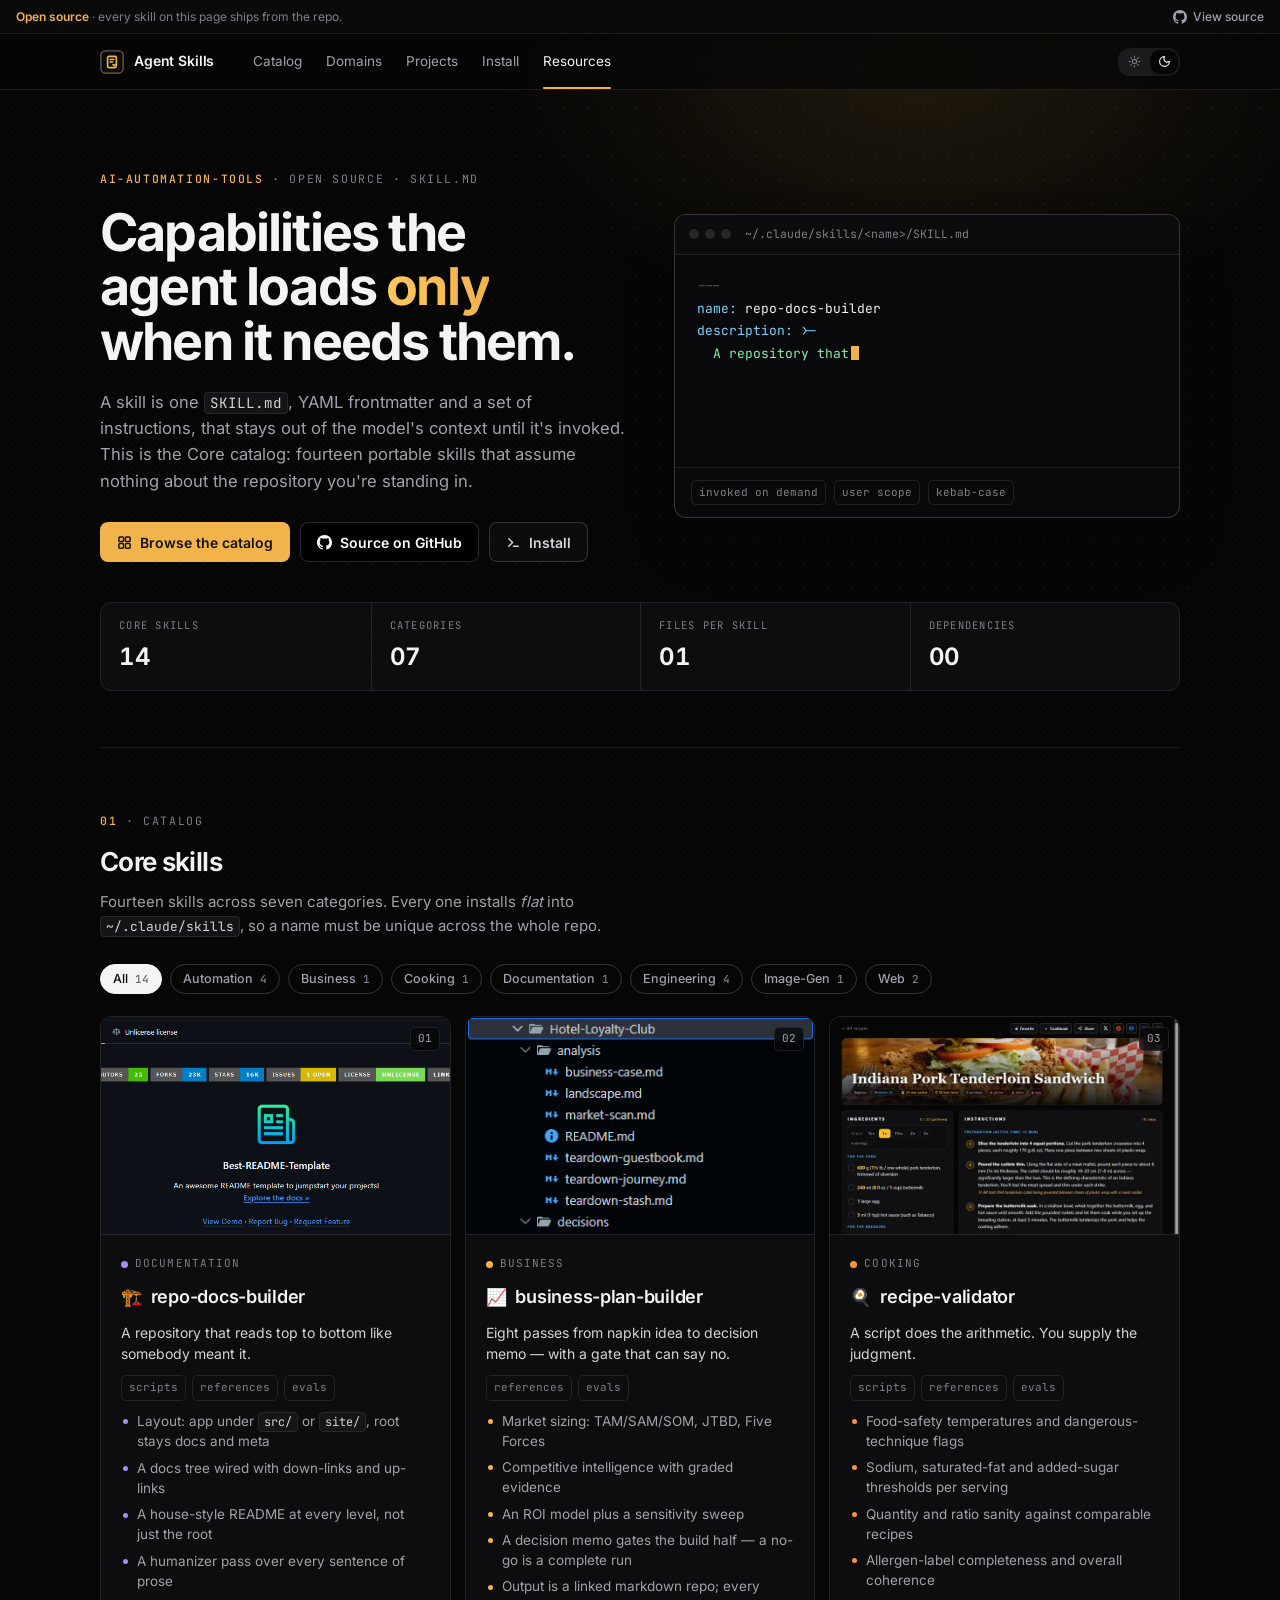
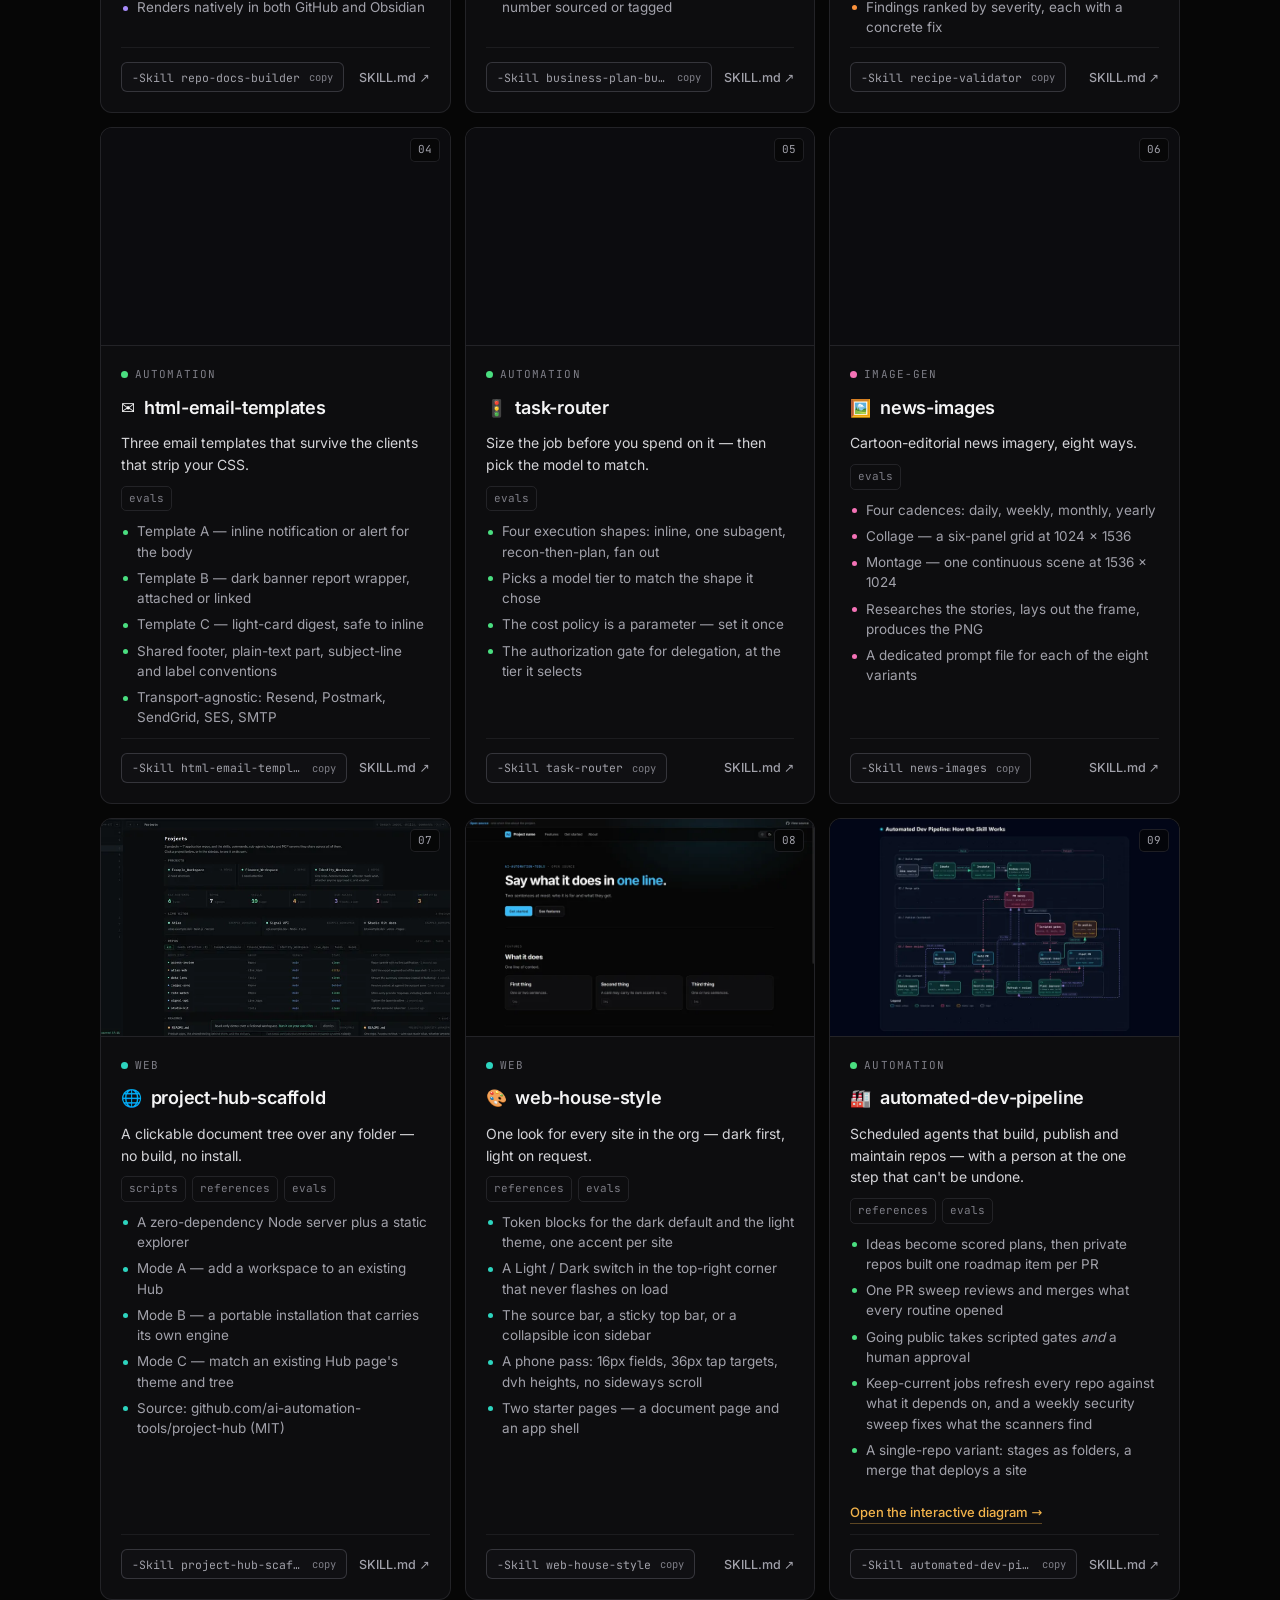
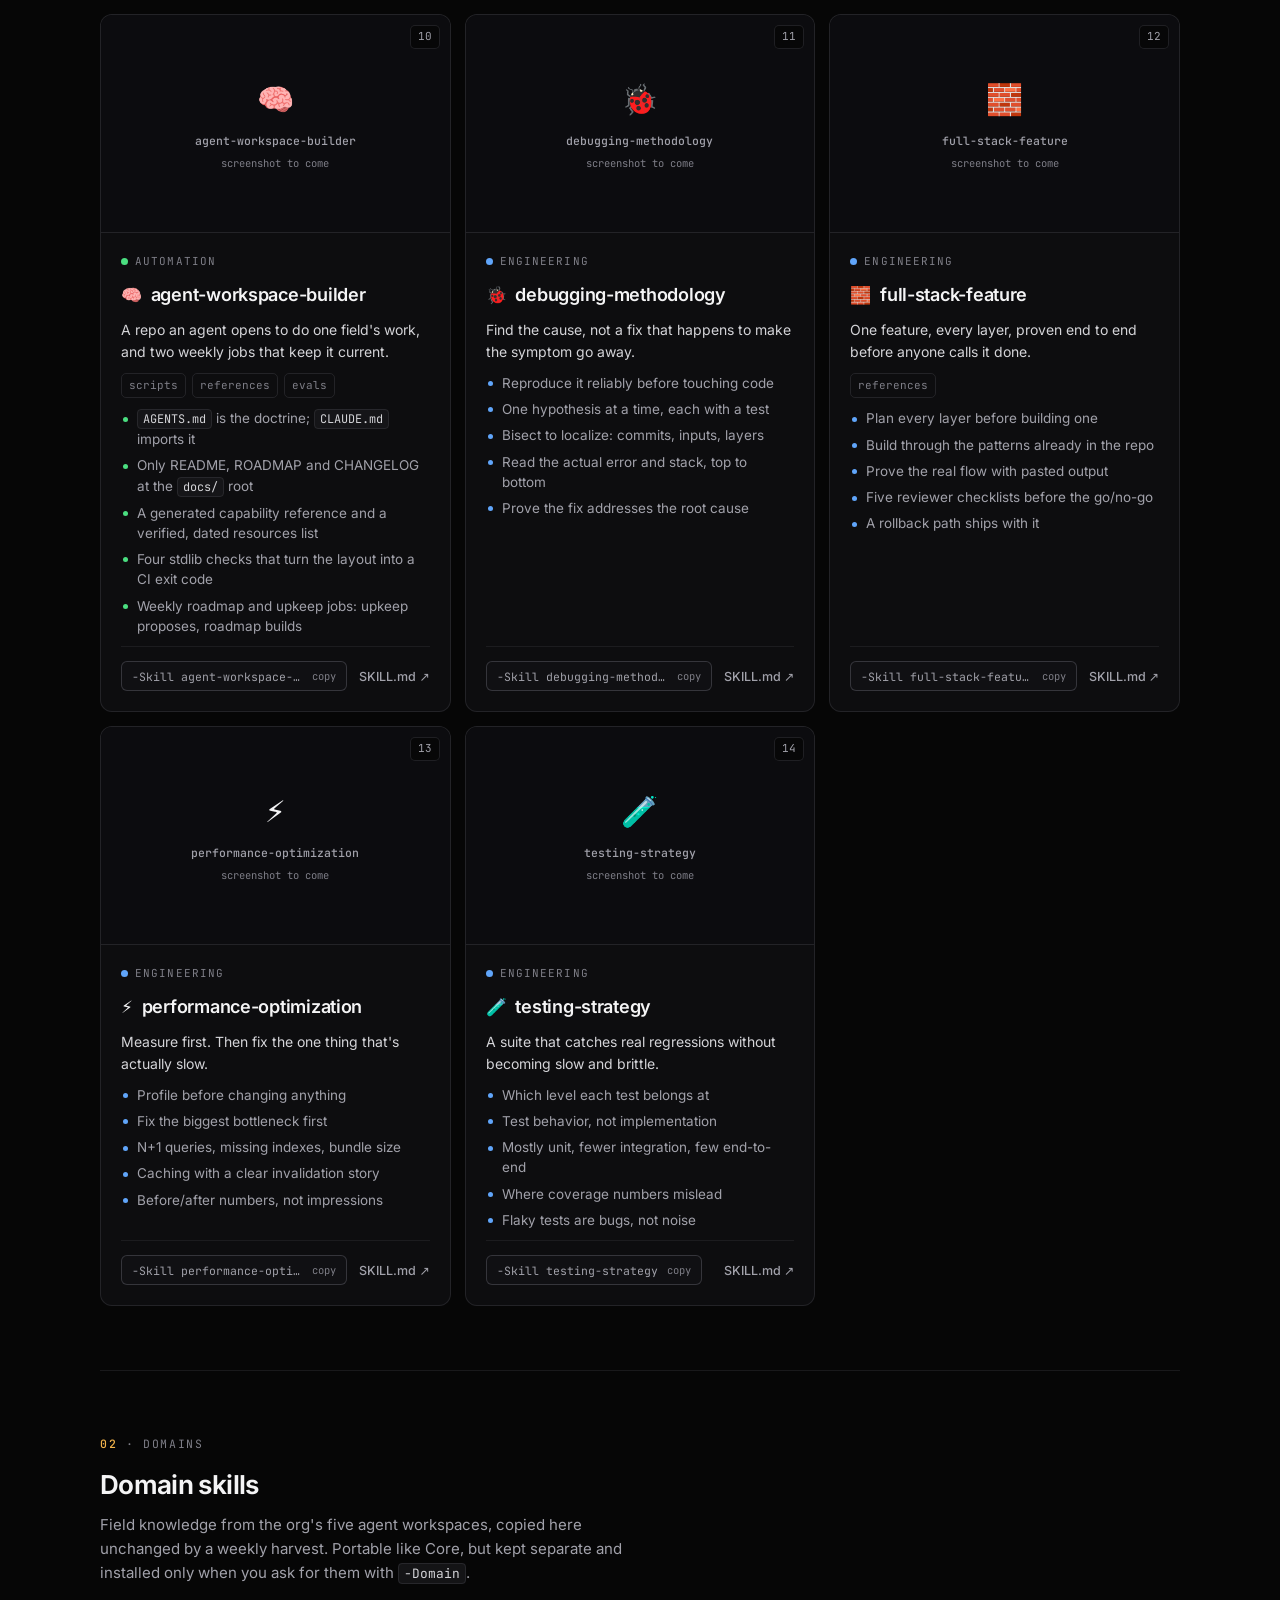
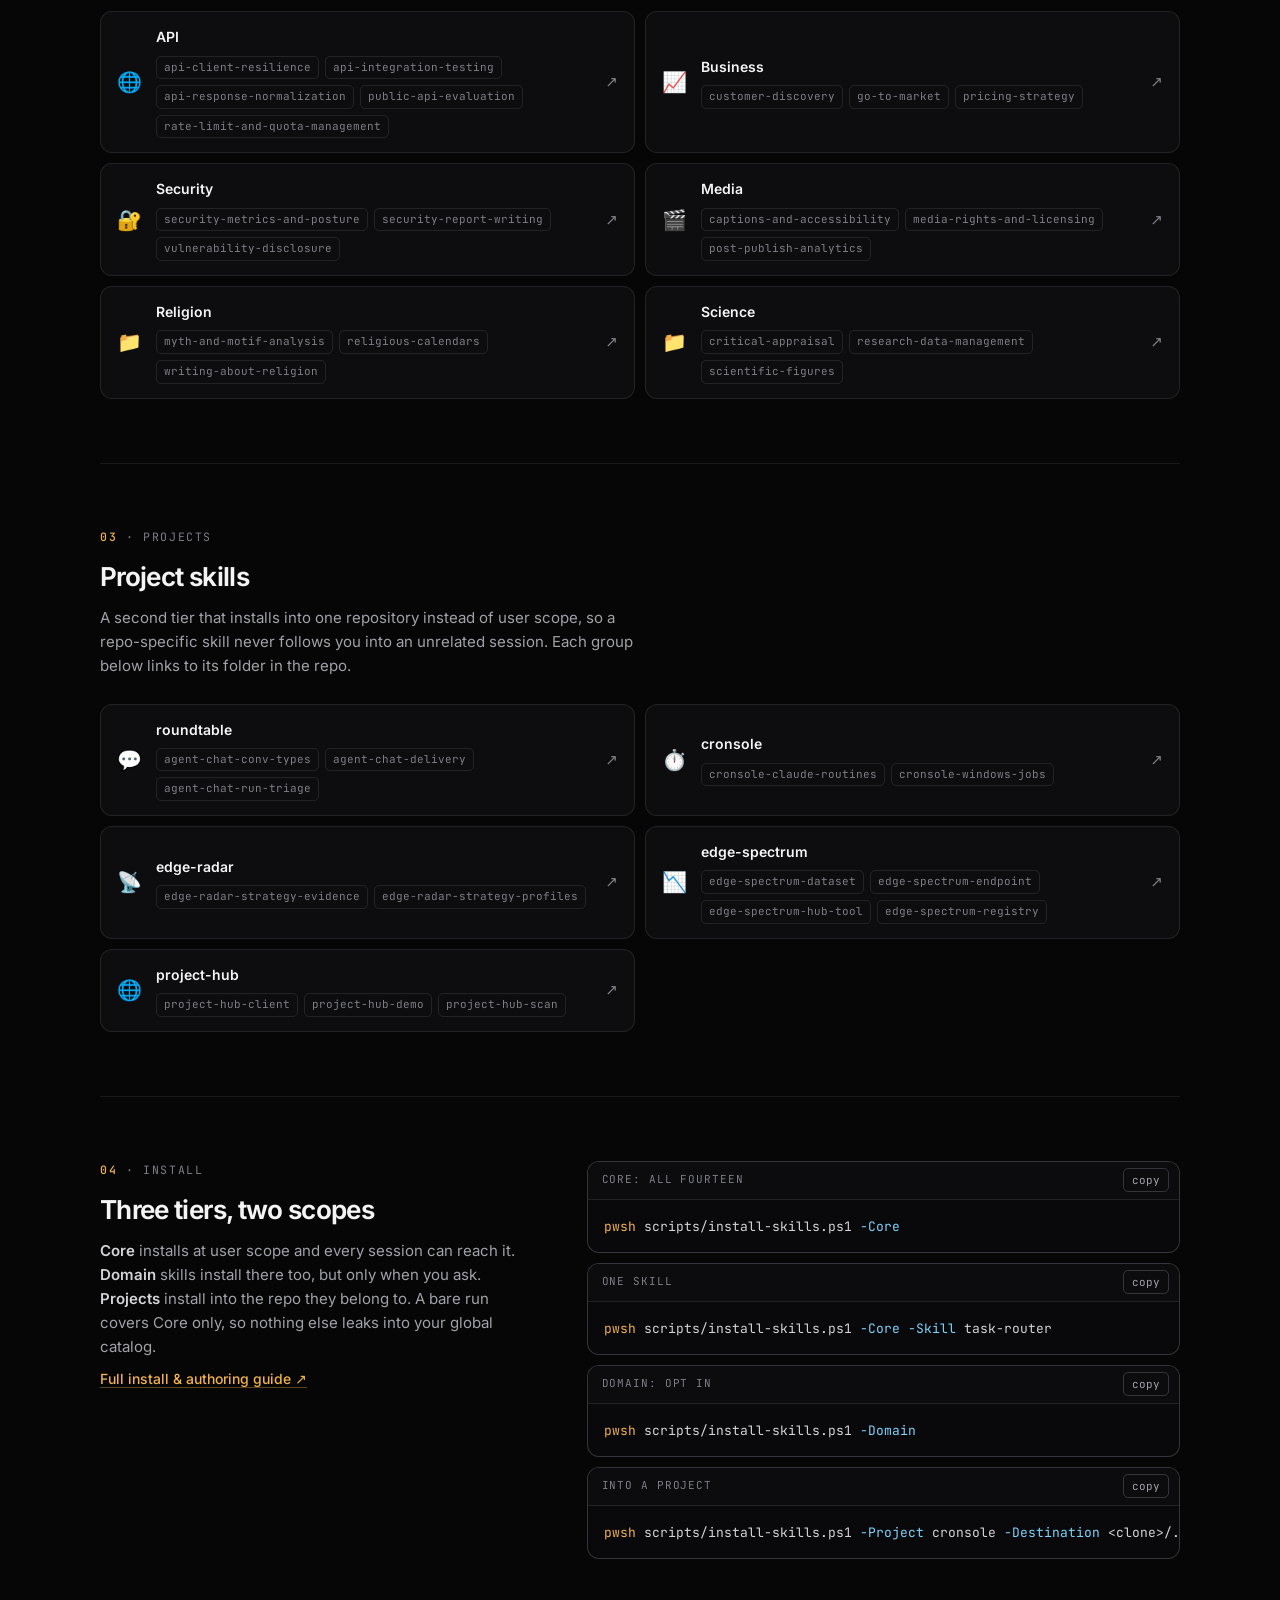
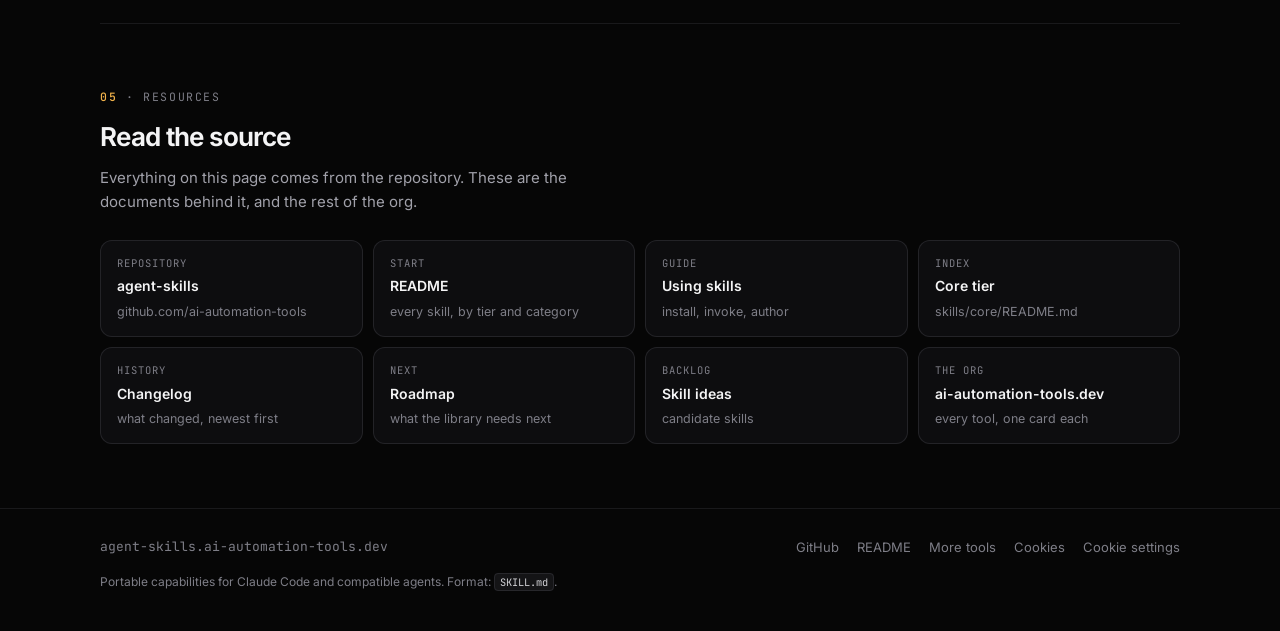
==== commit 3337f3a6: "Add evals for three more Core skills agent-workspace-builder, automated-dev-pipeline and web-house-s" ====
--- a/site/index.html
+++ b/site/index.html
@@ -368,7 +368,7 @@
             <span class="cat" data-cat="web"><i aria-hidden="true"></i>Web</span>
             <h3 class="card-title"><span class="glyph" aria-hidden="true">🎨</span><code>web-house-style</code></h3>
             <p class="tagline">One look for every site in the org — dark first, light on request.</p>
-            <ul class="caps" aria-label="Ships with"><li class="tag" title="Ships reference docs it loads on demand">references</li></ul>
+            <ul class="caps" aria-label="Ships with"><li class="tag" title="Ships reference docs it loads on demand">references</li><li class="tag" title="Ships eval cases">evals</li></ul>
             <ul class="feat">
               <li>Token blocks for the dark default and the light theme, one accent per site</li>
               <li>A Light / Dark switch in the top-right corner that never flashes on load</li>
@@ -396,7 +396,7 @@
             <span class="cat" data-cat="automation"><i aria-hidden="true"></i>Automation</span>
             <h3 class="card-title"><span class="glyph" aria-hidden="true">🏭</span><code>automated-dev-pipeline</code></h3>
             <p class="tagline">Scheduled agents that build, publish and maintain repos — with a person at the one step that can't be undone.</p>
-            <ul class="caps" aria-label="Ships with"><li class="tag" title="Ships reference docs it loads on demand">references</li></ul>
+            <ul class="caps" aria-label="Ships with"><li class="tag" title="Ships reference docs it loads on demand">references</li><li class="tag" title="Ships eval cases">evals</li></ul>
             <ul class="feat">
               <li>Ideas become scored plans, then private repos built one roadmap item per PR</li>
               <li>One PR sweep reviews and merges what every routine opened</li>
@@ -429,7 +429,7 @@
             <span class="cat" data-cat="automation"><i aria-hidden="true"></i>Automation</span>
             <h3 class="card-title"><span class="glyph" aria-hidden="true">🧠</span><code>agent-workspace-builder</code></h3>
             <p class="tagline">A repo an agent opens to do one field's work, and two weekly jobs that keep it current.</p>
-            <ul class="caps" aria-label="Ships with"><li class="tag" title="Ships runnable scripts">scripts</li><li class="tag" title="Ships reference docs it loads on demand">references</li></ul>
+            <ul class="caps" aria-label="Ships with"><li class="tag" title="Ships runnable scripts">scripts</li><li class="tag" title="Ships reference docs it loads on demand">references</li><li class="tag" title="Ships eval cases">evals</li></ul>
             <ul class="feat">
               <li><code>AGENTS.md</code> is the doctrine; <code>CLAUDE.md</code> imports it</li>
               <li>Only README, ROADMAP and CHANGELOG at the <code>docs/</code> root</li>
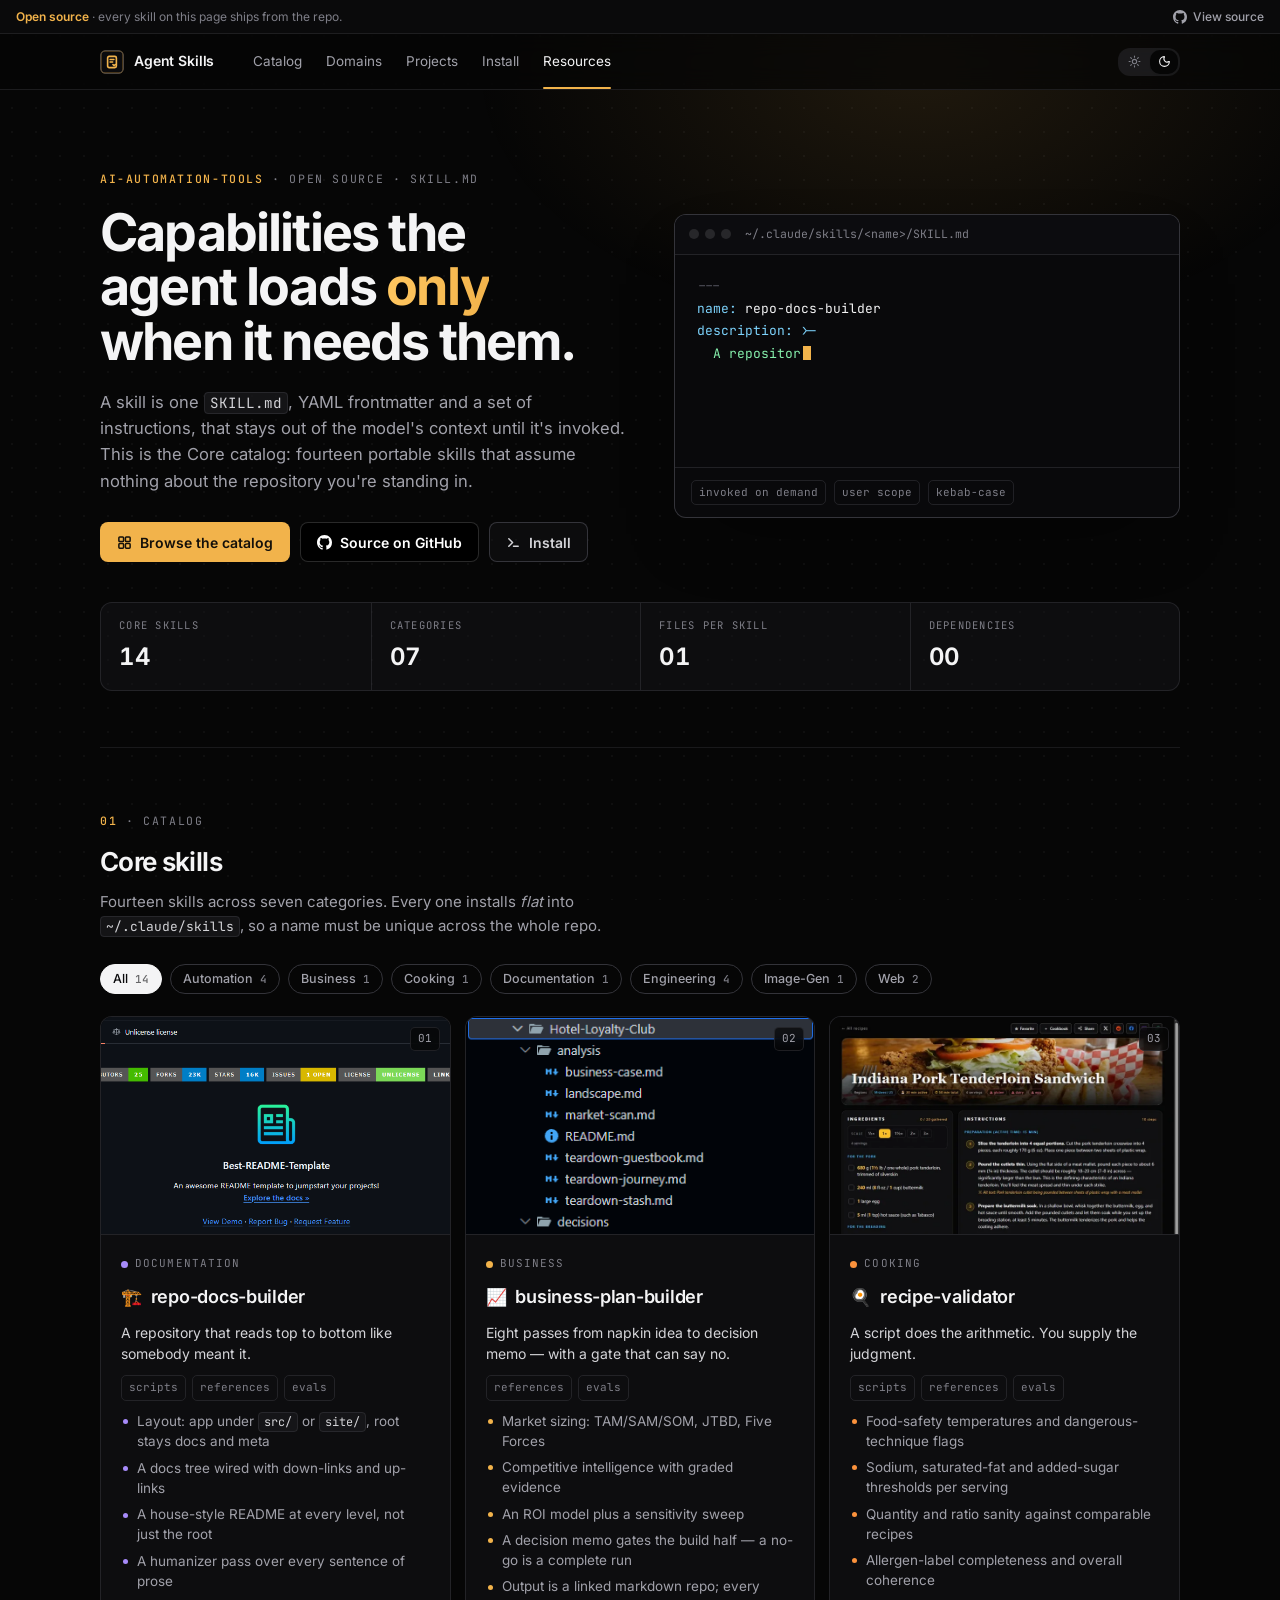
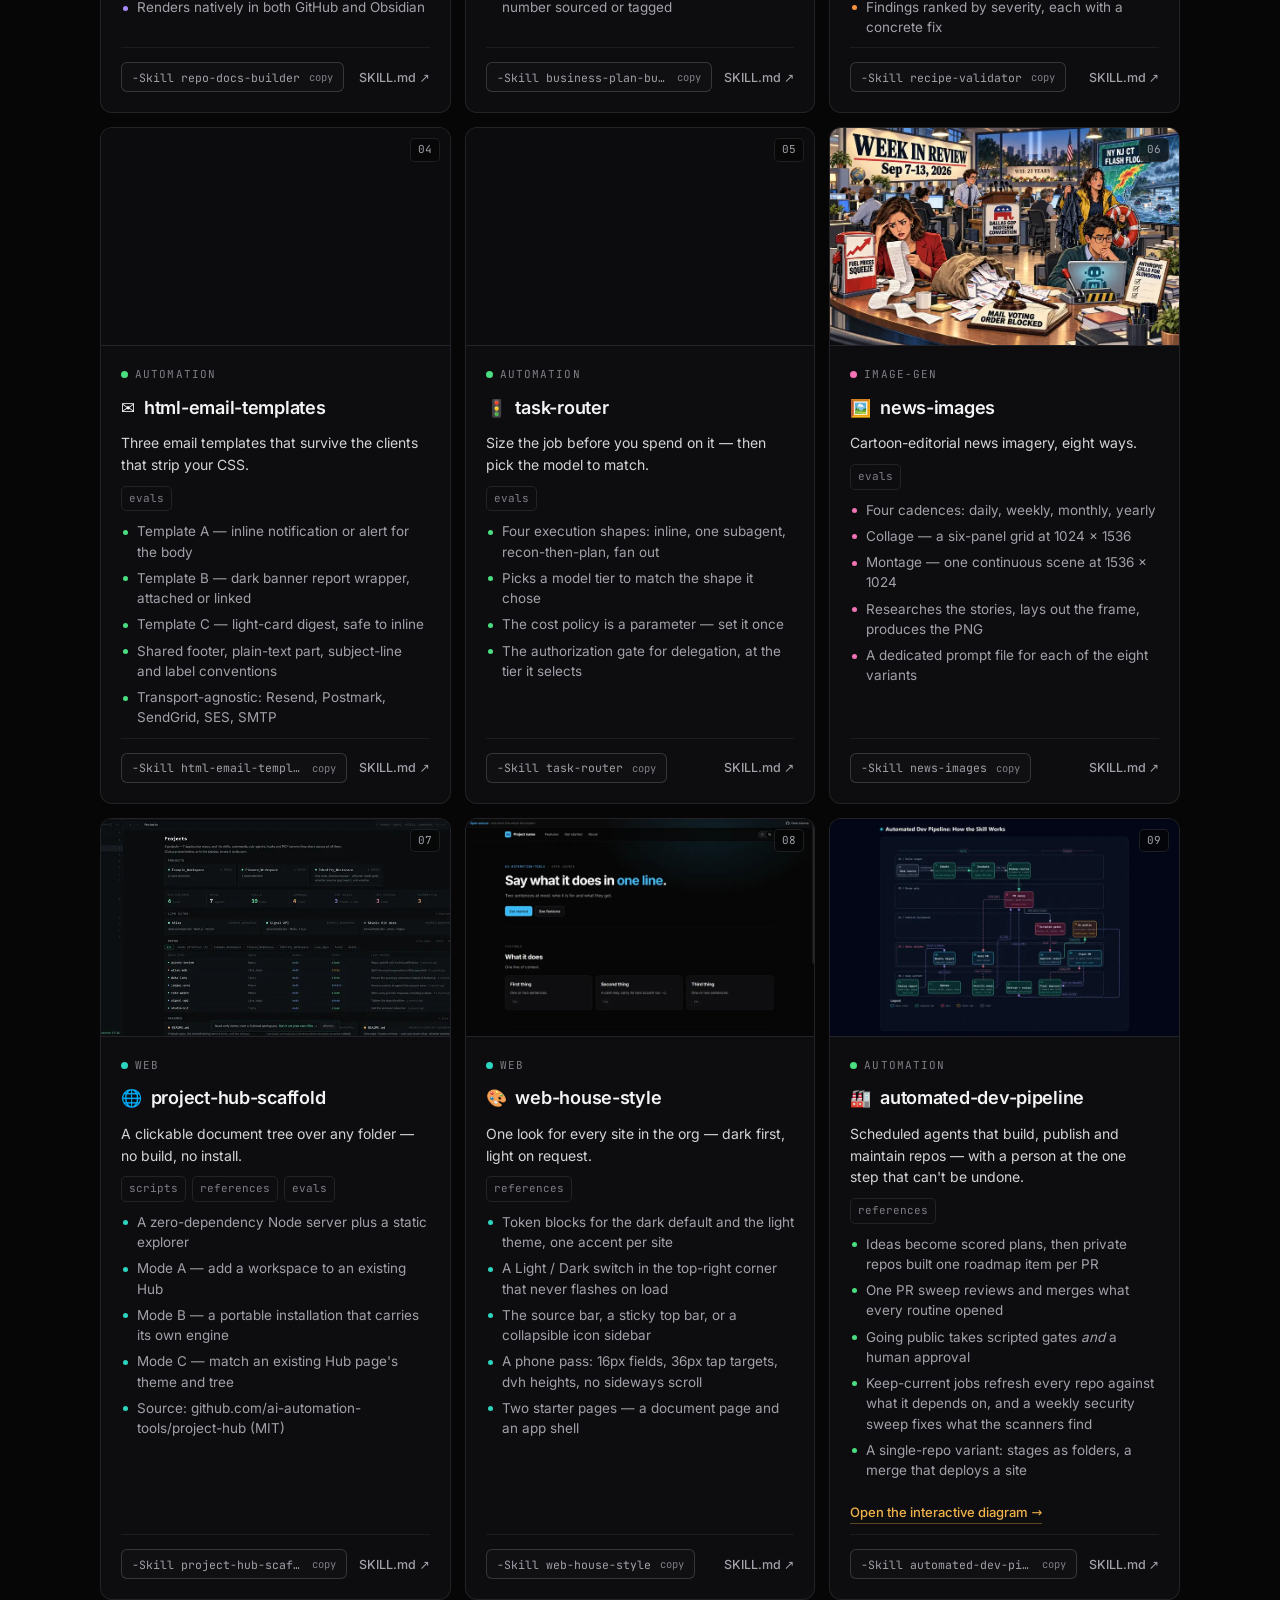
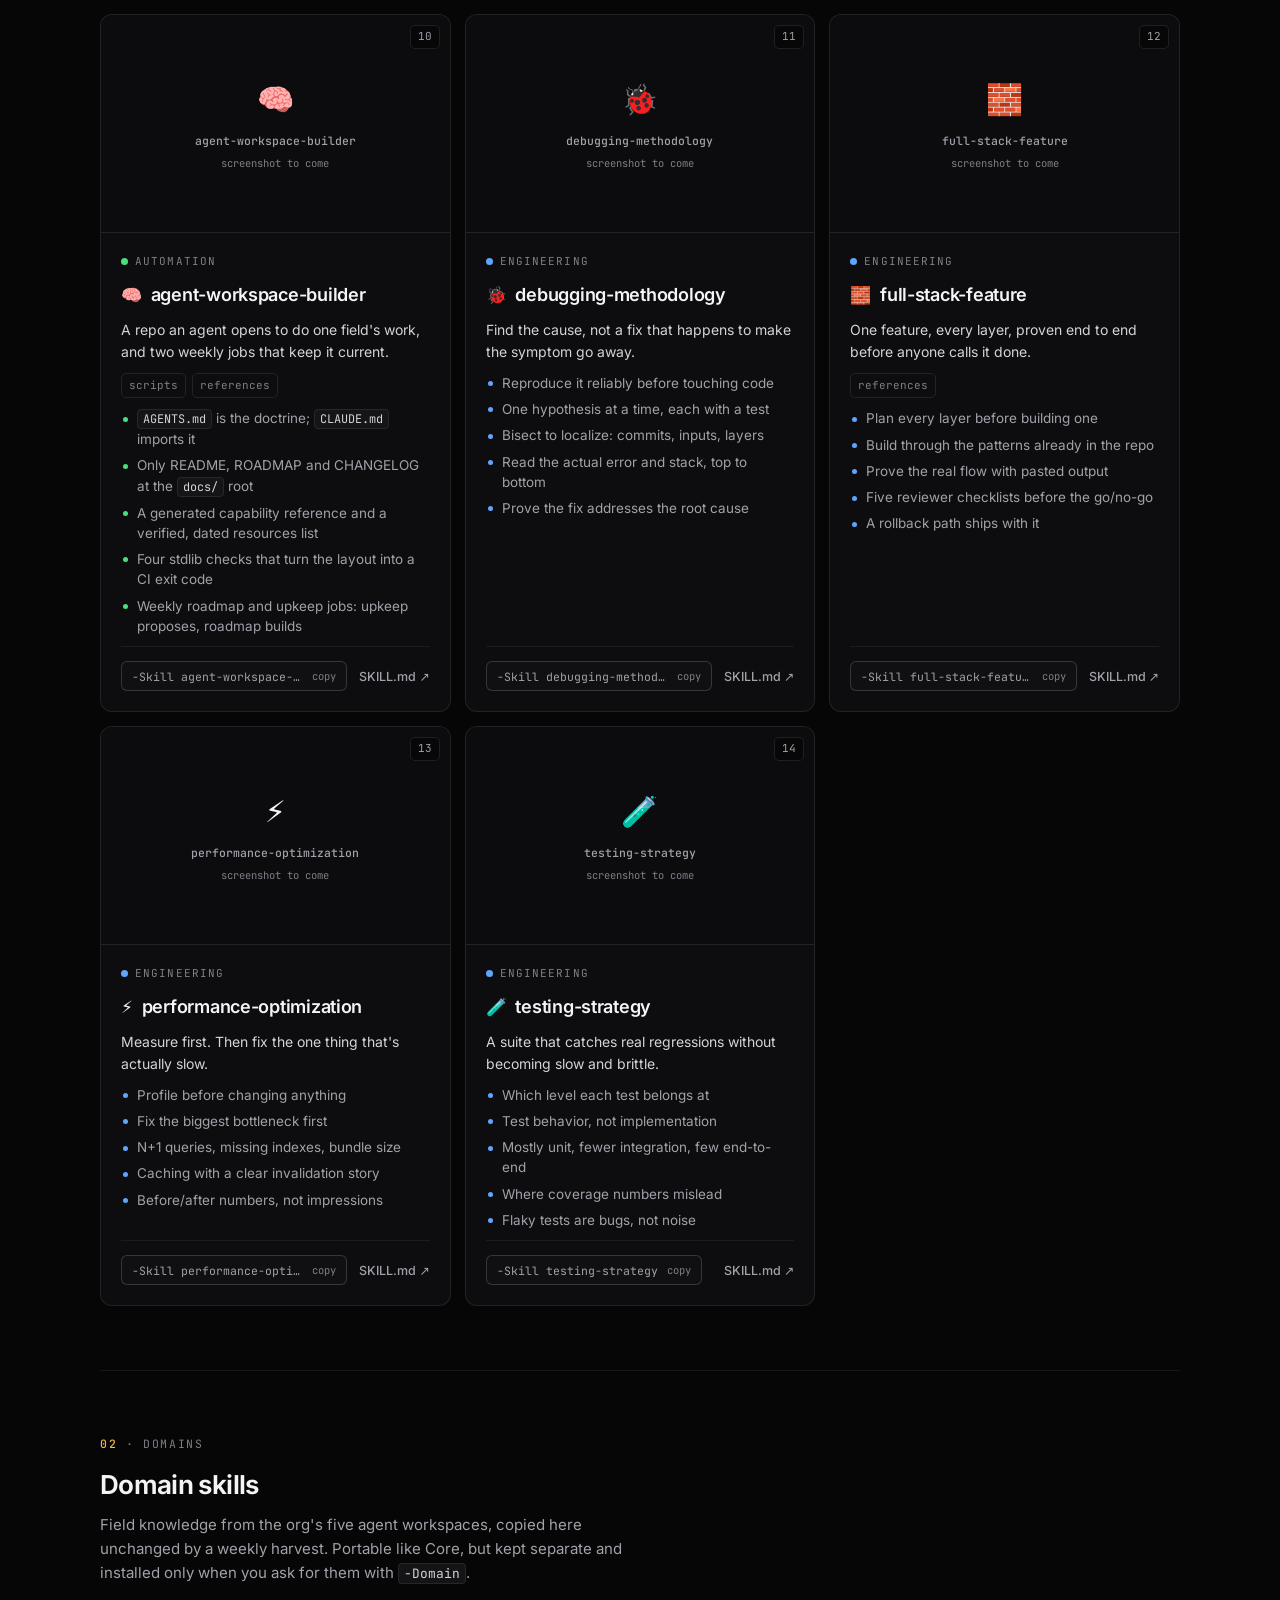
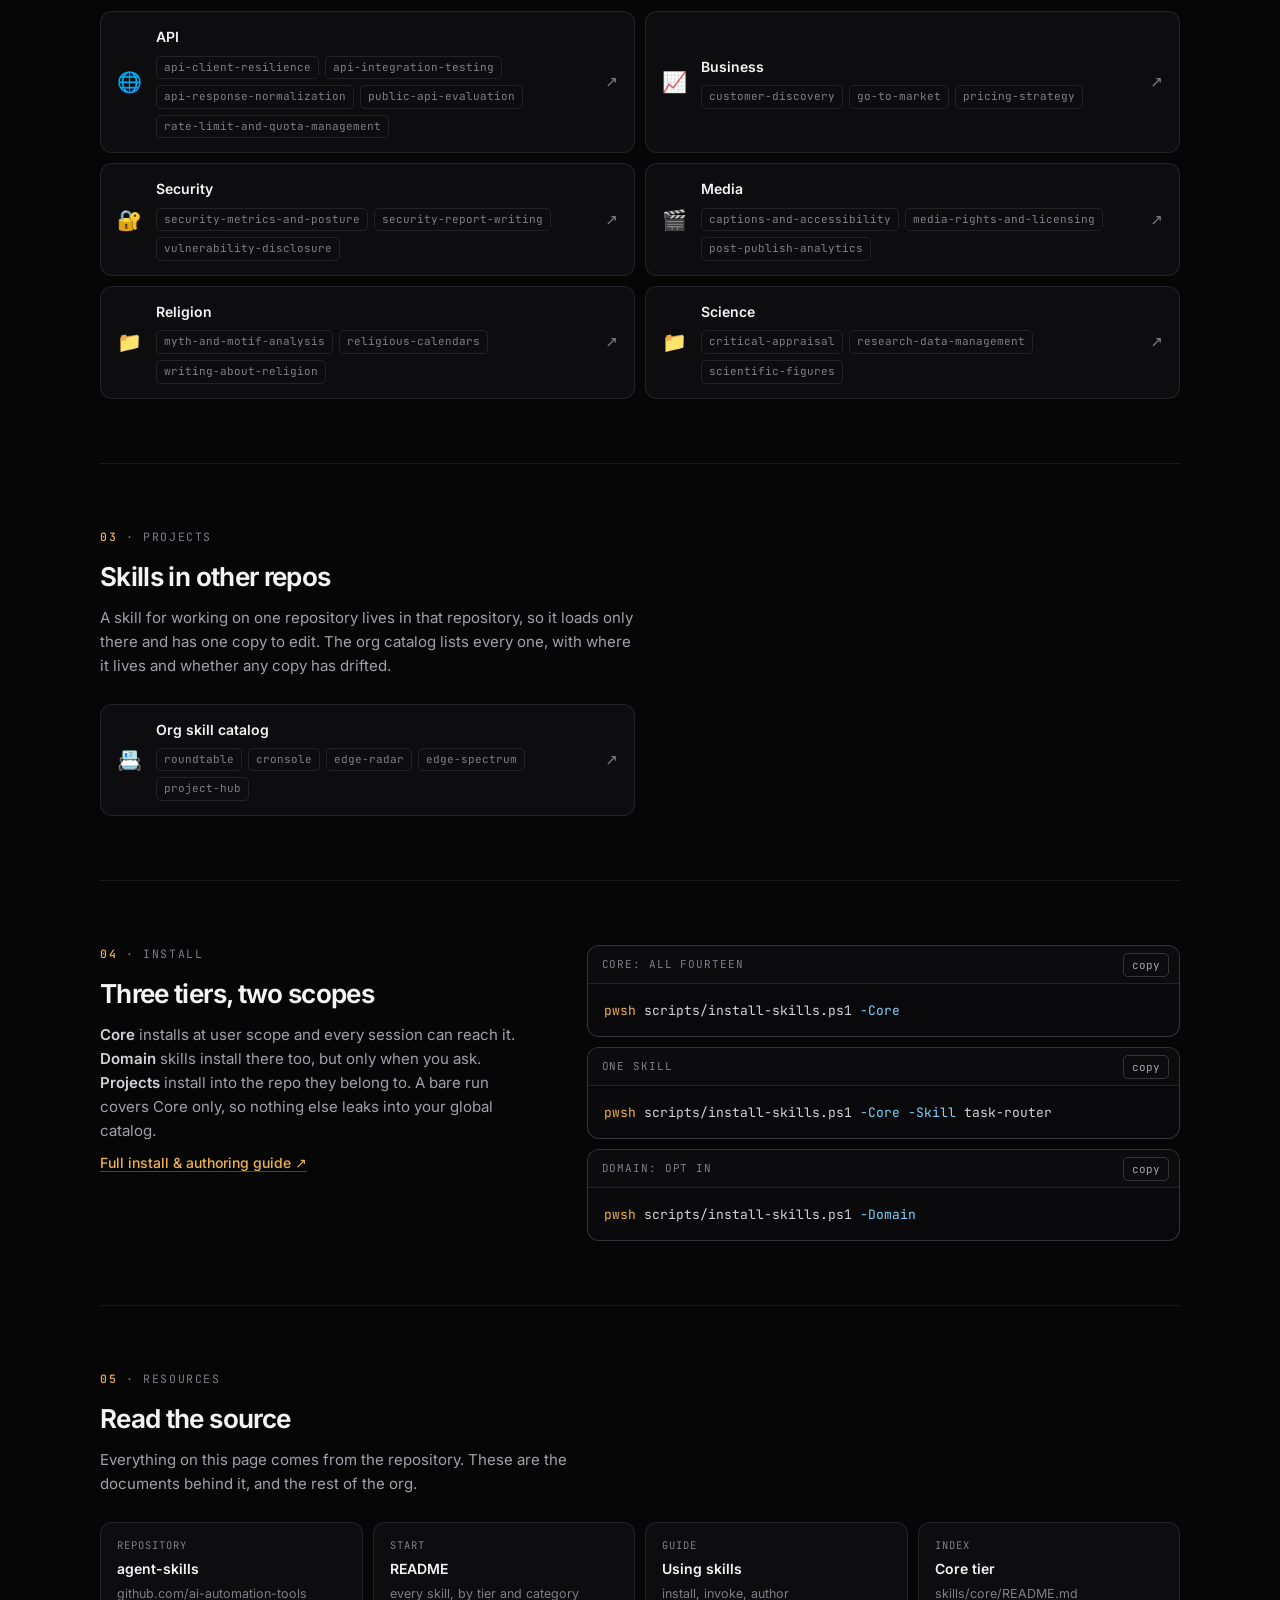
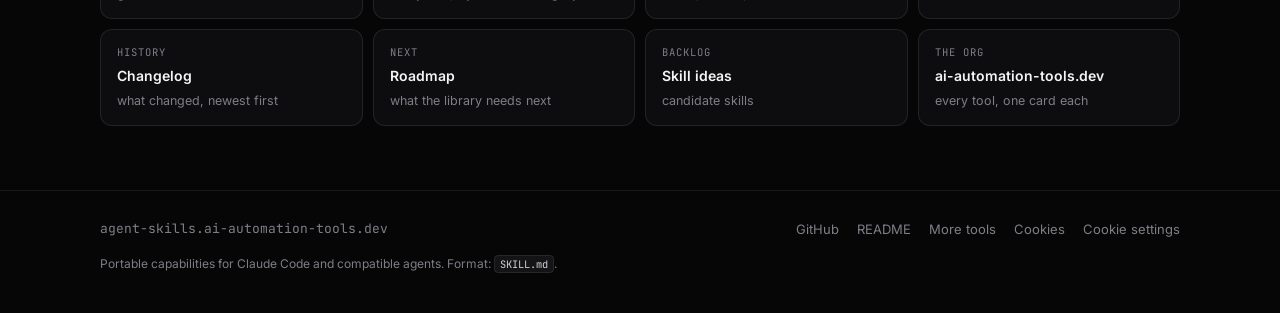
==== commit b8721a96: "Retire the Projects tier: each org repo owns its skills Delete skills/projects/ (14 skills) now that" ====
--- a/site/index.html
+++ b/site/index.html
@@ -368,7 +368,7 @@
             <span class="cat" data-cat="web"><i aria-hidden="true"></i>Web</span>
             <h3 class="card-title"><span class="glyph" aria-hidden="true">🎨</span><code>web-house-style</code></h3>
             <p class="tagline">One look for every site in the org — dark first, light on request.</p>
-            <ul class="caps" aria-label="Ships with"><li class="tag" title="Ships reference docs it loads on demand">references</li><li class="tag" title="Ships eval cases">evals</li></ul>
+            <ul class="caps" aria-label="Ships with"><li class="tag" title="Ships reference docs it loads on demand">references</li></ul>
             <ul class="feat">
               <li>Token blocks for the dark default and the light theme, one accent per site</li>
               <li>A Light / Dark switch in the top-right corner that never flashes on load</li>
@@ -396,7 +396,7 @@
             <span class="cat" data-cat="automation"><i aria-hidden="true"></i>Automation</span>
             <h3 class="card-title"><span class="glyph" aria-hidden="true">🏭</span><code>automated-dev-pipeline</code></h3>
             <p class="tagline">Scheduled agents that build, publish and maintain repos — with a person at the one step that can't be undone.</p>
-            <ul class="caps" aria-label="Ships with"><li class="tag" title="Ships reference docs it loads on demand">references</li><li class="tag" title="Ships eval cases">evals</li></ul>
+            <ul class="caps" aria-label="Ships with"><li class="tag" title="Ships reference docs it loads on demand">references</li></ul>
             <ul class="feat">
               <li>Ideas become scored plans, then private repos built one roadmap item per PR</li>
               <li>One PR sweep reviews and merges what every routine opened</li>
@@ -429,7 +429,7 @@
             <span class="cat" data-cat="automation"><i aria-hidden="true"></i>Automation</span>
             <h3 class="card-title"><span class="glyph" aria-hidden="true">🧠</span><code>agent-workspace-builder</code></h3>
             <p class="tagline">A repo an agent opens to do one field's work, and two weekly jobs that keep it current.</p>
-            <ul class="caps" aria-label="Ships with"><li class="tag" title="Ships runnable scripts">scripts</li><li class="tag" title="Ships reference docs it loads on demand">references</li><li class="tag" title="Ships eval cases">evals</li></ul>
+            <ul class="caps" aria-label="Ships with"><li class="tag" title="Ships runnable scripts">scripts</li><li class="tag" title="Ships reference docs it loads on demand">references</li></ul>
             <ul class="feat">
               <li><code>AGENTS.md</code> is the doctrine; <code>CLAUDE.md</code> imports it</li>
               <li>Only README, ROADMAP and CHANGELOG at the <code>docs/</code> root</li>
@@ -656,66 +656,24 @@
   <section id="projects">
     <div class="sec-head reveal">
       <p class="eyebrow"><b>03</b> · Projects</p>
-      <h2>Project skills</h2>
+      <h2>Skills in other repos</h2>
       <p class="sub">
-        A second tier that installs into one repository instead of user scope, so a
-        repo-specific skill never follows you into an unrelated session. Each group below
-        links to its folder in the repo.
+        A skill for working on one repository lives in that repository, so it loads only
+        there and has one copy to edit. The org catalog lists every one, with where it
+        lives and whether any copy has drifted.
       </p>
     </div>
     <ul class="proj-list reveal">
-      <!-- gen:projects -->
         <li>
-          <a class="proj" href="https://github.com/ai-automation-tools/agent-skills/tree/main/skills/projects/roundtable" target="_blank" rel="noopener">
-            <span class="proj-glyph" aria-hidden="true">💬</span>
+          <a class="proj" href="https://github.com/ai-automation-tools/agent-skills/blob/main/docs/CATALOG.md" target="_blank" rel="noopener">
+            <span class="proj-glyph" aria-hidden="true">📇</span>
             <span class="proj-main">
-              <span class="proj-name">roundtable</span>
-              <span class="proj-skills"><code>agent-chat-conv-types</code><code>agent-chat-delivery</code><code>agent-chat-run-triage</code></span>
+              <span class="proj-name">Org skill catalog</span>
+              <span class="proj-skills"><code>roundtable</code><code>cronsole</code><code>edge-radar</code><code>edge-spectrum</code><code>project-hub</code></span>
             </span>
             <span class="proj-go" aria-hidden="true">↗</span>
           </a>
         </li>
-        <li>
-          <a class="proj" href="https://github.com/ai-automation-tools/agent-skills/tree/main/skills/projects/cronsole" target="_blank" rel="noopener">
-            <span class="proj-glyph" aria-hidden="true">⏱️</span>
-            <span class="proj-main">
-              <span class="proj-name">cronsole</span>
-              <span class="proj-skills"><code>cronsole-claude-routines</code><code>cronsole-windows-jobs</code></span>
-            </span>
-            <span class="proj-go" aria-hidden="true">↗</span>
-          </a>
-        </li>
-        <li>
-          <a class="proj" href="https://github.com/ai-automation-tools/agent-skills/tree/main/skills/projects/edge-radar" target="_blank" rel="noopener">
-            <span class="proj-glyph" aria-hidden="true">📡</span>
-            <span class="proj-main">
-              <span class="proj-name">edge-radar</span>
-              <span class="proj-skills"><code>edge-radar-strategy-evidence</code><code>edge-radar-strategy-profiles</code></span>
-            </span>
-            <span class="proj-go" aria-hidden="true">↗</span>
-          </a>
-        </li>
-        <li>
-          <a class="proj" href="https://github.com/ai-automation-tools/agent-skills/tree/main/skills/projects/edge-spectrum" target="_blank" rel="noopener">
-            <span class="proj-glyph" aria-hidden="true">📉</span>
-            <span class="proj-main">
-              <span class="proj-name">edge-spectrum</span>
-              <span class="proj-skills"><code>edge-spectrum-dataset</code><code>edge-spectrum-endpoint</code><code>edge-spectrum-hub-tool</code><code>edge-spectrum-registry</code></span>
-            </span>
-            <span class="proj-go" aria-hidden="true">↗</span>
-          </a>
-        </li>
-        <li>
-          <a class="proj" href="https://github.com/ai-automation-tools/agent-skills/tree/main/skills/projects/project-hub" target="_blank" rel="noopener">
-            <span class="proj-glyph" aria-hidden="true">🌐</span>
-            <span class="proj-main">
-              <span class="proj-name">project-hub</span>
-              <span class="proj-skills"><code>project-hub-client</code><code>project-hub-demo</code><code>project-hub-scan</code></span>
-            </span>
-            <span class="proj-go" aria-hidden="true">↗</span>
-          </a>
-        </li>
-      <!-- /gen:projects -->
     </ul>
   </section>
 
@@ -746,10 +704,6 @@
           <div class="codeblock-head"><span>Domain: opt in</span><button class="copy" type="button" data-copy="pwsh scripts/install-skills.ps1 -Domain" aria-label="Copy command">copy</button></div>
           <pre><code><span class="p">pwsh</span> scripts/install-skills.ps1 <span class="f">-Domain</span></code></pre>
         </div>
-        <div class="codeblock">
-          <div class="codeblock-head"><span>Into a project</span><button class="copy" type="button" data-copy="pwsh scripts/install-skills.ps1 -Project cronsole -Destination <clone>/.claude/skills" aria-label="Copy command">copy</button></div>
-          <pre><code><span class="p">pwsh</span> scripts/install-skills.ps1 <span class="f">-Project</span> cronsole <span class="f">-Destination</span> &lt;clone&gt;/.claude/skills</code></pre>
-        </div>
       </div>
     </div>
   </section>
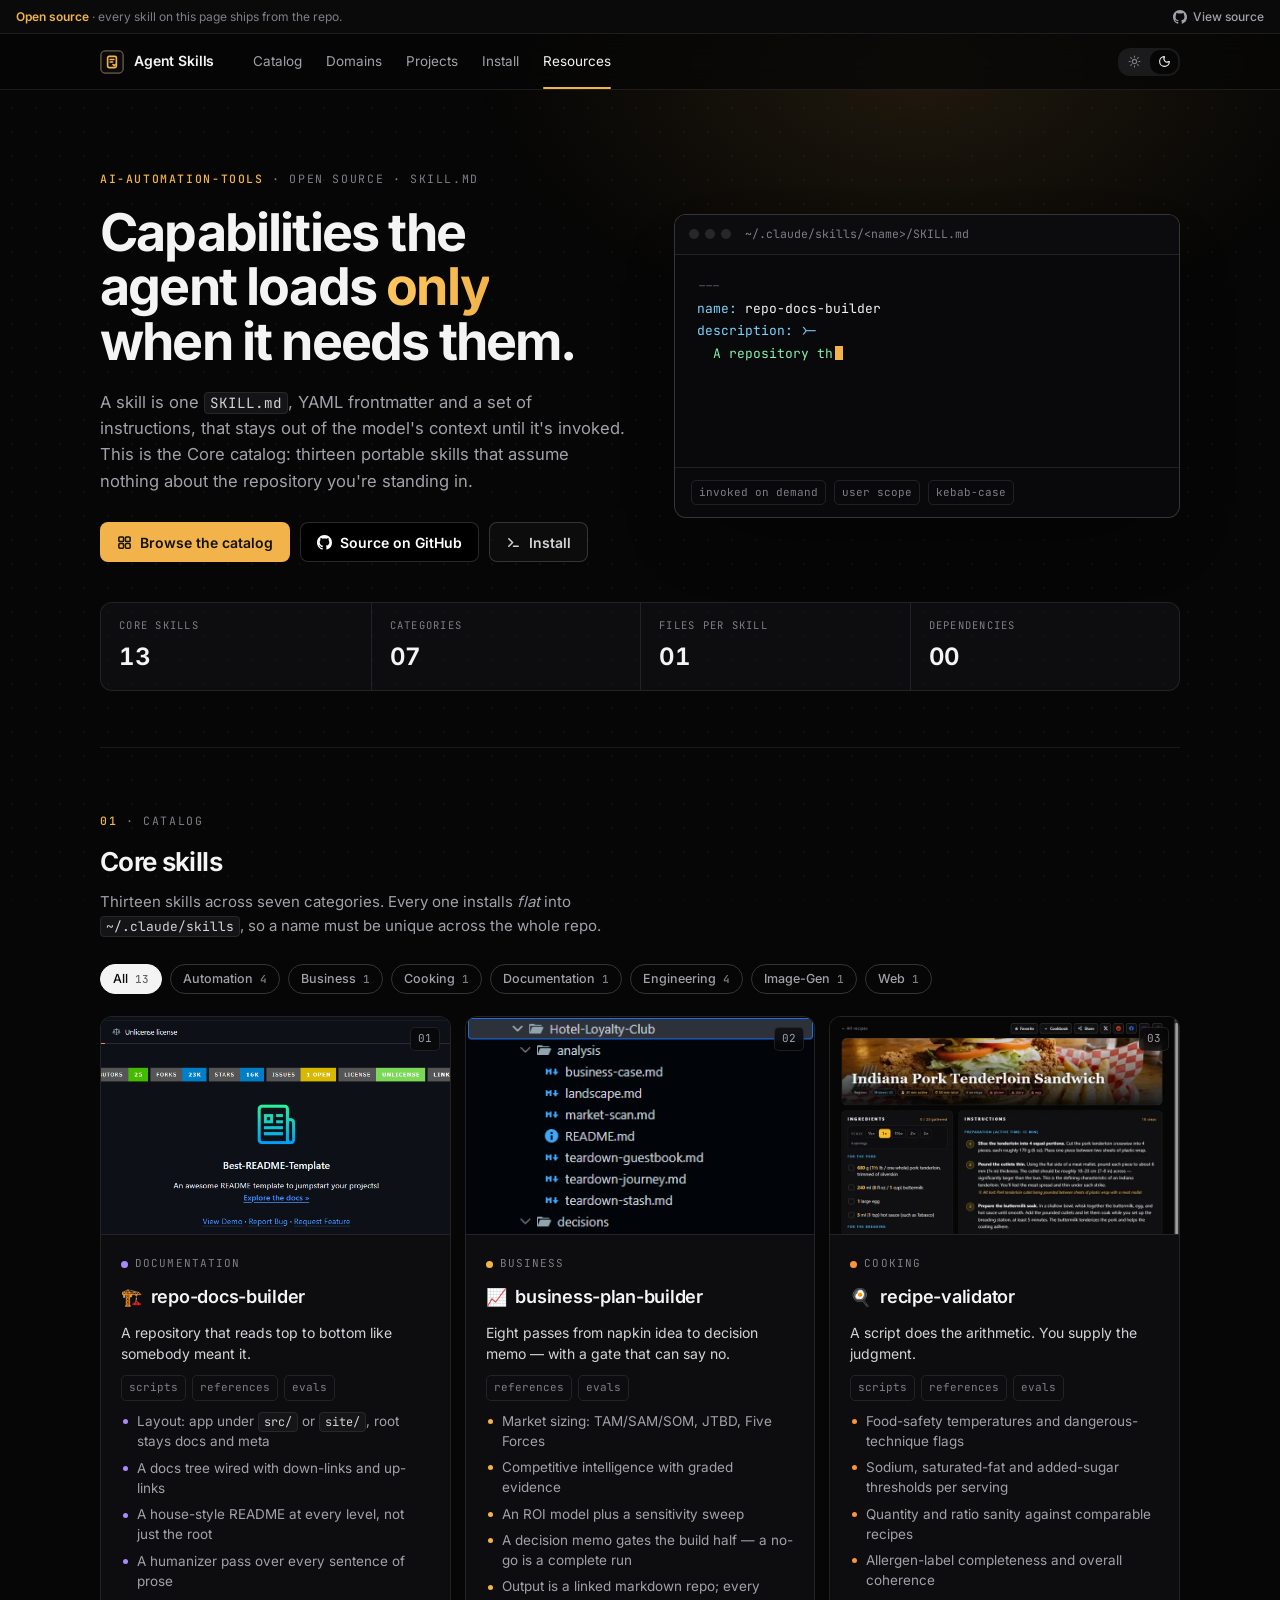
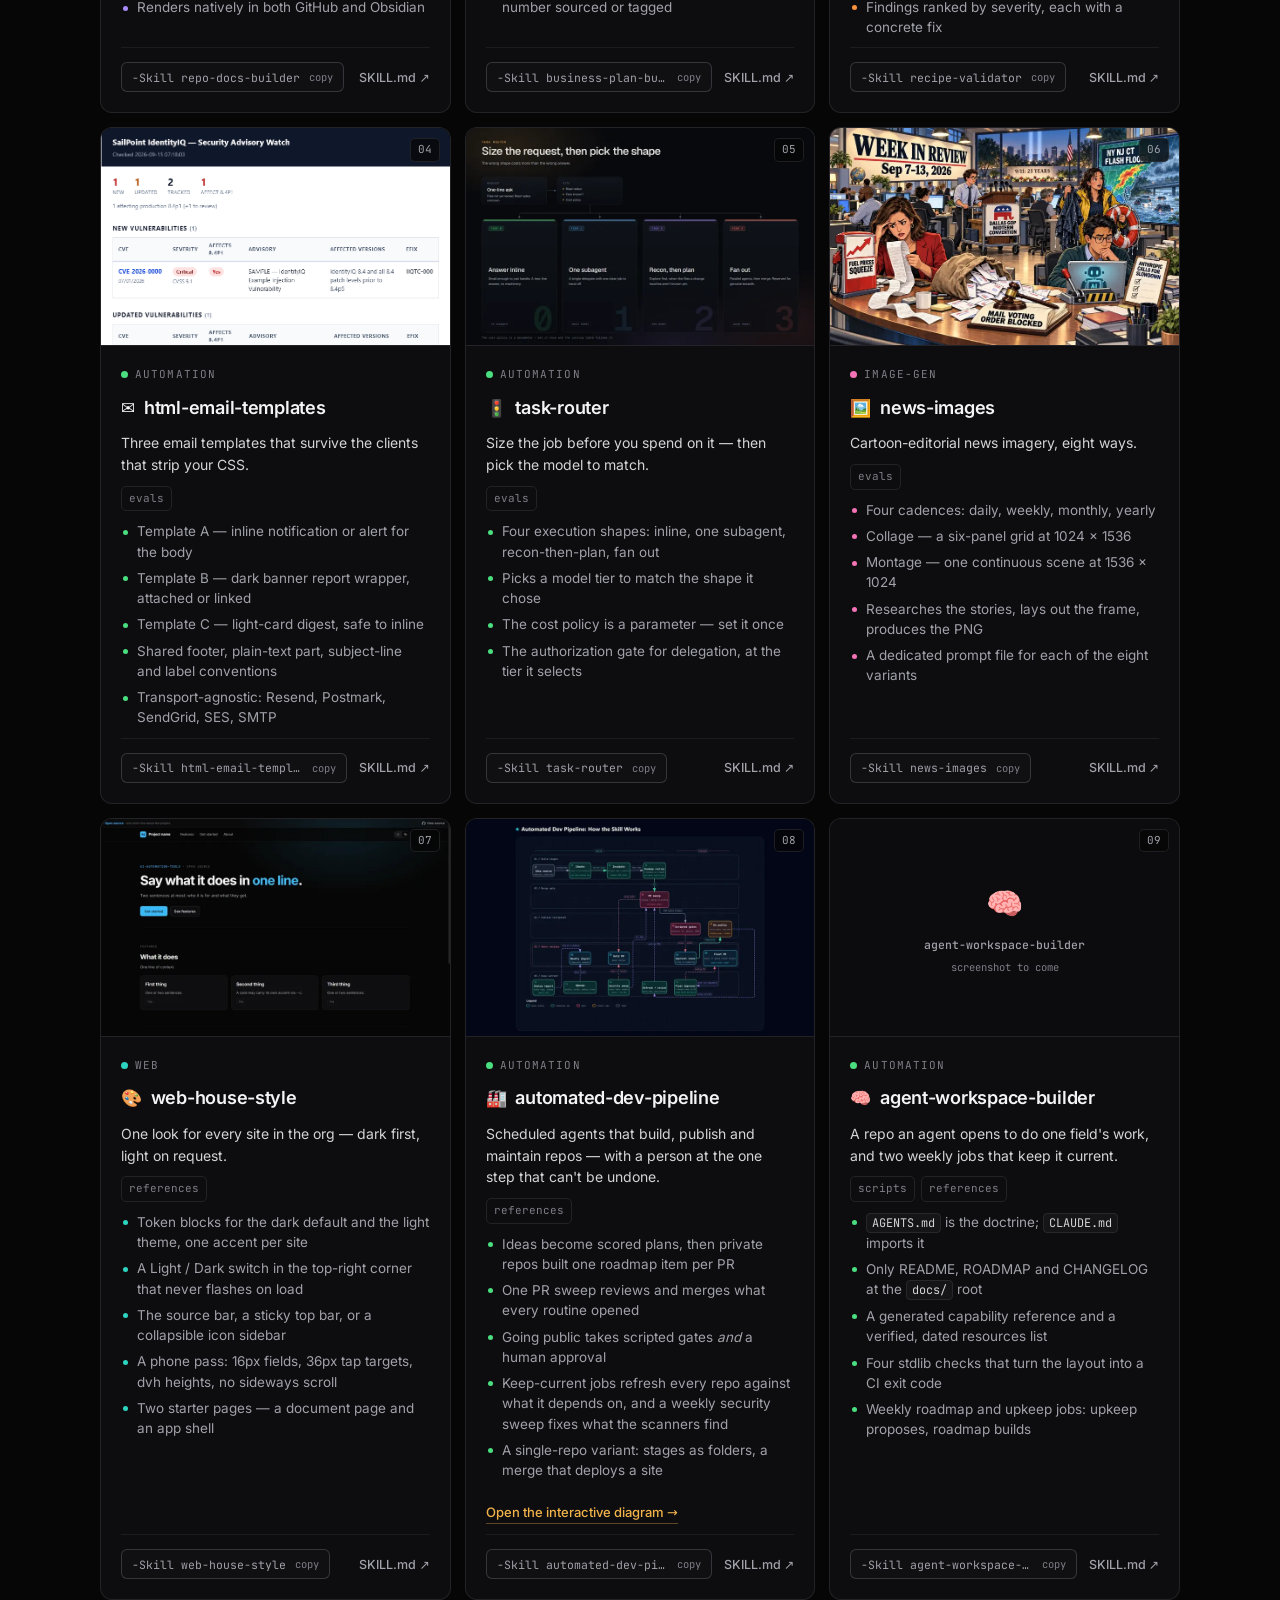
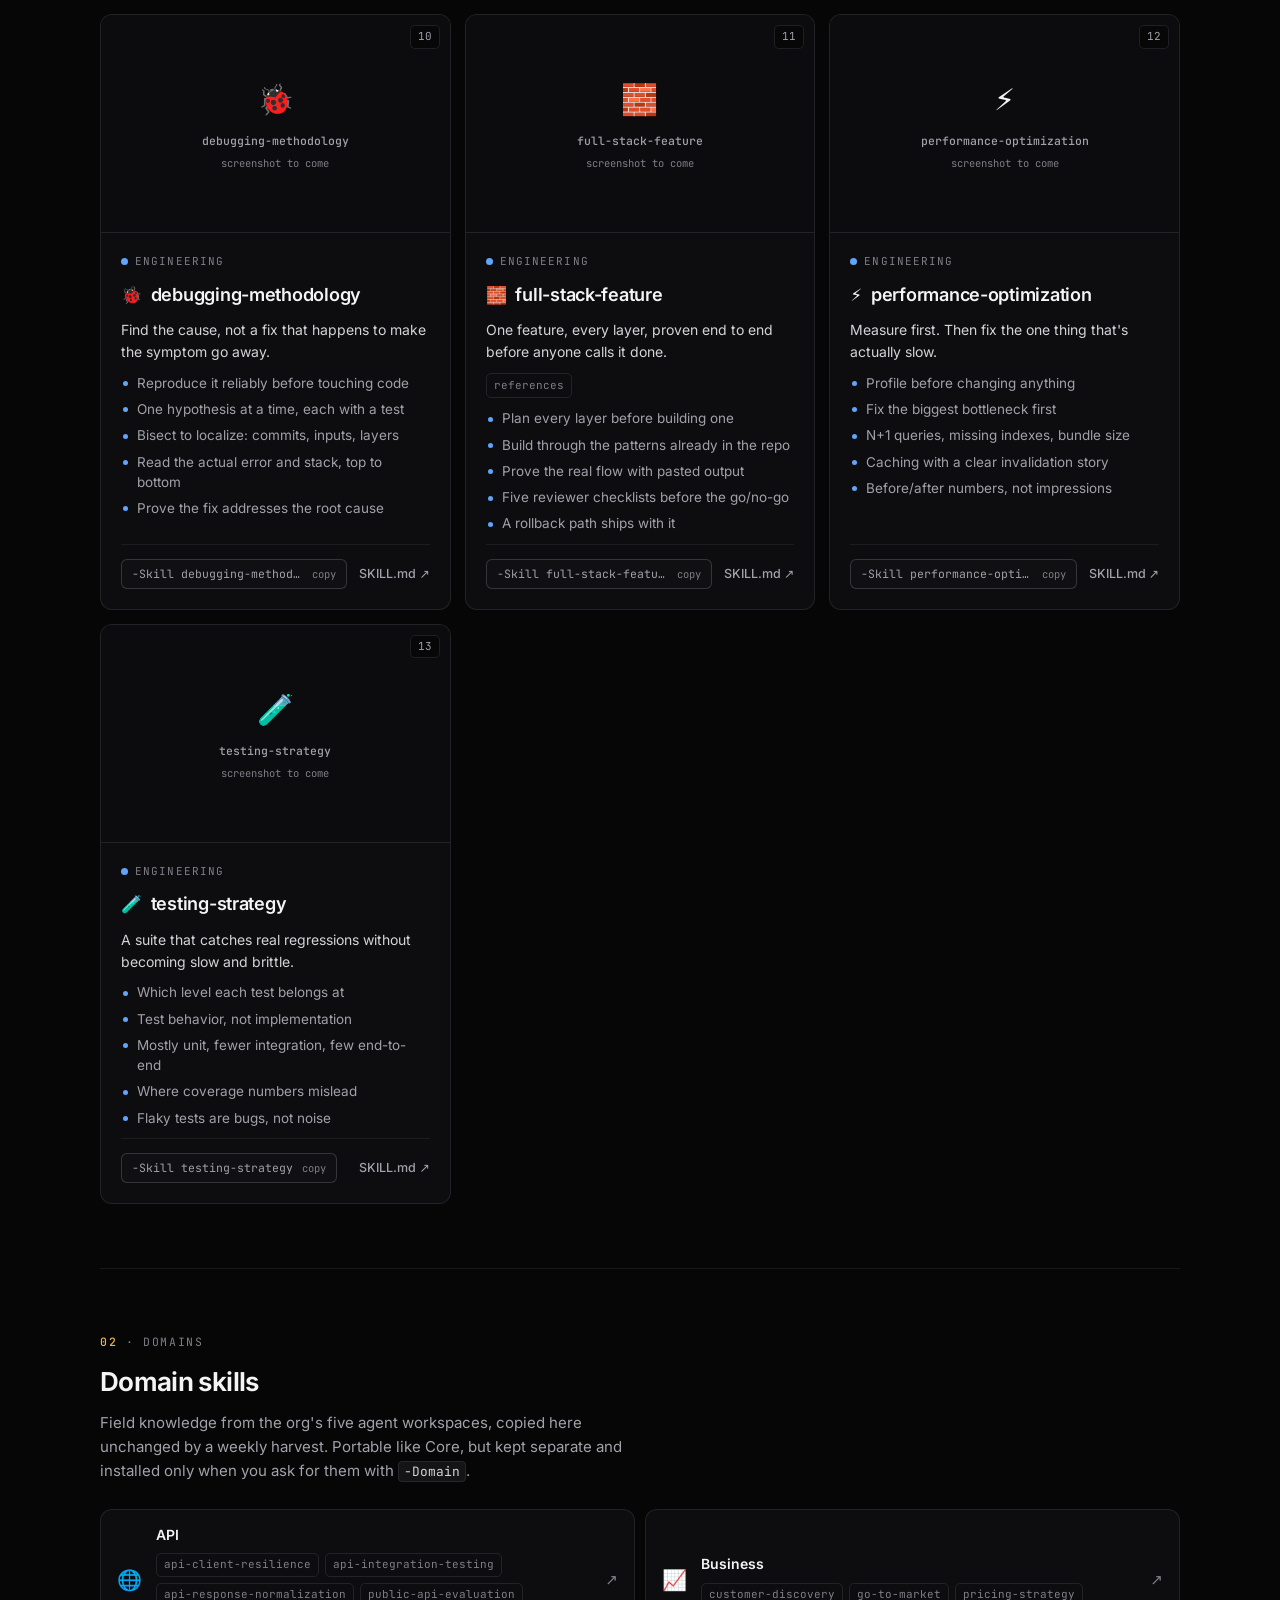
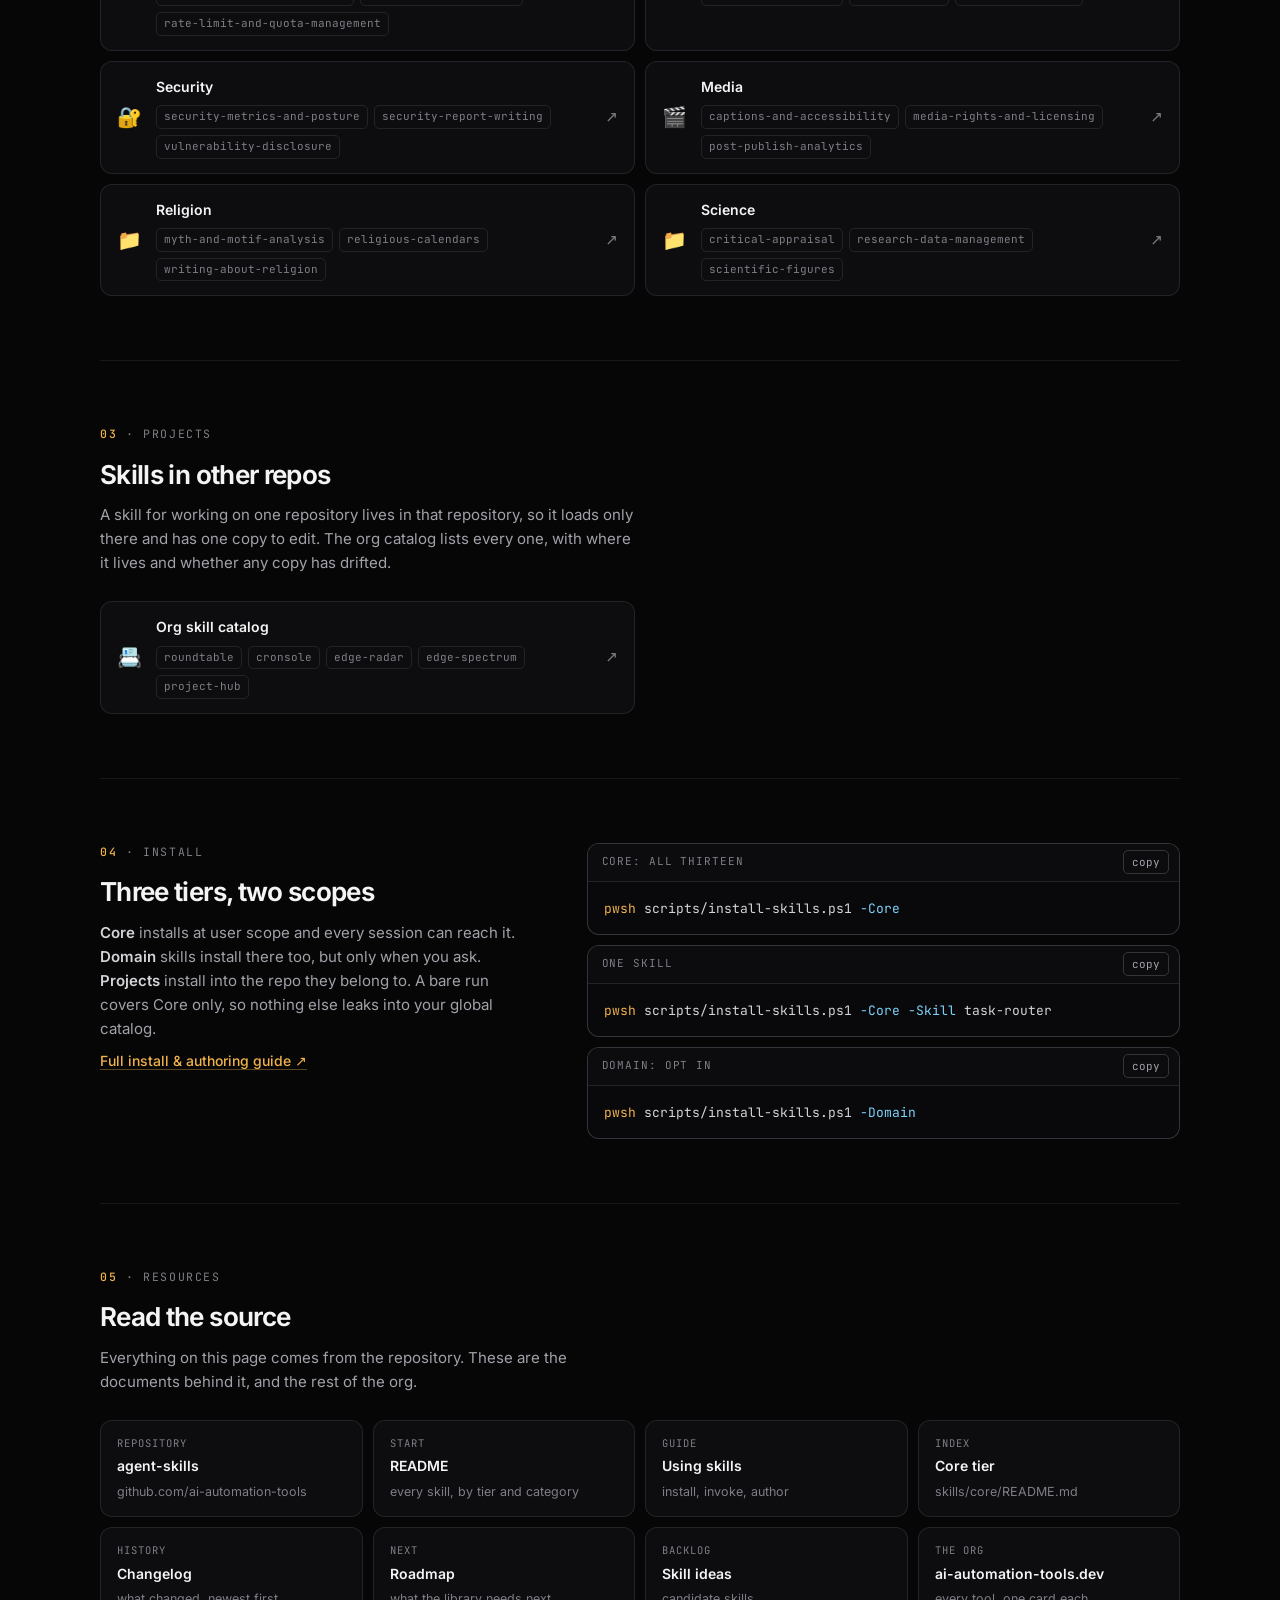
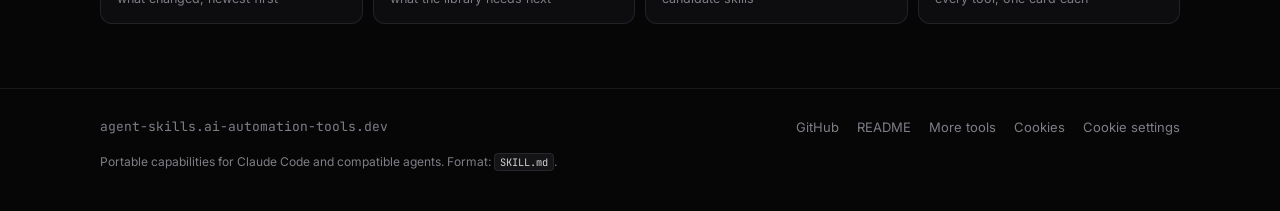
==== commit 74652f19: "Install tool skills from their repos, add -Status, move project-hub-scaffold out of Core Co-Authored" ====
--- a/site/index.html
+++ b/site/index.html
@@ -92,7 +92,7 @@
       <h1>Capabilities the agent loads <em>only</em> when it needs them.</h1>
       <p class="lede">
         A skill is one <code>SKILL.md</code>, YAML frontmatter and a set of instructions, that
-        stays out of the model's context until it's invoked. This is the Core catalog: <!-- gen:core-count-word -->fourteen<!-- /gen:core-count-word -->
+        stays out of the model's context until it's invoked. This is the Core catalog: <!-- gen:core-count-word -->thirteen<!-- /gen:core-count-word -->
         portable skills that assume nothing about the repository you're standing in.
       </p>
       <div class="cta">
@@ -131,7 +131,7 @@
   </div>
 
   <dl class="strip">
-    <div><dt>Core skills</dt><dd><!-- gen:core-count -->14<!-- /gen:core-count --></dd></div>
+    <div><dt>Core skills</dt><dd><!-- gen:core-count -->13<!-- /gen:core-count --></dd></div>
     <div><dt>Categories</dt><dd><!-- gen:category-count -->07<!-- /gen:category-count --></dd></div>
     <div><dt>Files per skill</dt><dd>01</dd></div>
     <div><dt>Dependencies</dt><dd>00</dd></div>
@@ -143,21 +143,21 @@
       <p class="eyebrow"><b>01</b> · Catalog</p>
       <h2>Core skills</h2>
       <p class="sub">
-        <!-- gen:core-count-Word -->Fourteen<!-- /gen:core-count-Word --> skills across <!-- gen:category-count-word -->seven<!-- /gen:category-count-word --> categories. Every one installs <em>flat</em> into
+        <!-- gen:core-count-Word -->Thirteen<!-- /gen:core-count-Word --> skills across <!-- gen:category-count-word -->seven<!-- /gen:category-count-word --> categories. Every one installs <em>flat</em> into
         <code>~/.claude/skills</code>, so a name must be unique across the whole repo.
       </p>
     </div>
 
     <div class="filters reveal" role="group" aria-label="Filter skills by category">
       <!-- gen:chips -->
-        <button class="chip" type="button" data-filter="all" aria-pressed="true">All <span>14</span></button>
+        <button class="chip" type="button" data-filter="all" aria-pressed="true">All <span>13</span></button>
         <button class="chip" type="button" data-filter="automation" aria-pressed="false">Automation <span>4</span></button>
         <button class="chip" type="button" data-filter="business" aria-pressed="false">Business <span>1</span></button>
         <button class="chip" type="button" data-filter="cooking" aria-pressed="false">Cooking <span>1</span></button>
         <button class="chip" type="button" data-filter="documentation" aria-pressed="false">Documentation <span>1</span></button>
         <button class="chip" type="button" data-filter="engineering" aria-pressed="false">Engineering <span>4</span></button>
         <button class="chip" type="button" data-filter="image-gen" aria-pressed="false">Image-Gen <span>1</span></button>
-        <button class="chip" type="button" data-filter="web" aria-pressed="false">Web <span>2</span></button>
+        <button class="chip" type="button" data-filter="web" aria-pressed="false">Web <span>1</span></button>
       <!-- /gen:chips -->
     </div>
 
@@ -331,38 +331,10 @@
         </article>
 
         <!-- 07 -->
-        <article class="card reveal" data-category="web" data-skill="project-hub-scaffold">
-          <div class="card-media has-shot" data-shots="assets/img/project-hub-scaffold.webp assets/img/project-hub-scaffold-2.webp" data-alts="[&quot;The Project Hub demo: the explorer tree beside a rendered workspace README, with bookmark, copy-link and open-in-VS-Code buttons&quot;]">
-            <img class="shot" data-name="project-hub-scaffold" src="assets/img/project-hub-scaffold-card.webp" alt="The Project Hub explorer: a sidebar document tree beside a dashboard of workspace repos" width="800" height="387" loading="lazy" decoding="async">
-            <span class="idx">07</span>
-          </div>
-          <div class="card-body">
-            <span class="cat" data-cat="web"><i aria-hidden="true"></i>Web</span>
-            <h3 class="card-title"><span class="glyph" aria-hidden="true">🌐</span><code>project-hub-scaffold</code></h3>
-            <p class="tagline">A clickable document tree over any folder — no build, no install.</p>
-            <ul class="caps" aria-label="Ships with"><li class="tag" title="Ships runnable scripts">scripts</li><li class="tag" title="Ships reference docs it loads on demand">references</li><li class="tag" title="Ships eval cases">evals</li></ul>
-            <ul class="feat">
-              <li>A zero-dependency Node server plus a static explorer</li>
-              <li>Mode A — add a workspace to an existing Hub</li>
-              <li>Mode B — a portable installation that carries its own engine</li>
-              <li>Mode C — match an existing Hub page's theme and tree</li>
-              <li>Source: github.com/ai-automation-tools/project-hub (MIT)</li>
-            </ul>
-            <div class="card-foot">
-              <button class="cmd" type="button" data-copy="pwsh scripts/install-skills.ps1 -Core -Skill project-hub-scaffold" title="Copy install command">
-                <span class="cmd-text">-Skill project-hub-scaffold</span>
-                <span class="cmd-icon" aria-hidden="true">copy</span>
-              </button>
-              <a class="link" href="https://github.com/ai-automation-tools/agent-skills/blob/main/skills/core/web/project-hub-scaffold/SKILL.md" target="_blank" rel="noopener">SKILL.md <span aria-hidden="true">↗</span></a>
-            </div>
-          </div>
-        </article>
-
-        <!-- 08 -->
         <article class="card reveal" data-category="web" data-skill="web-house-style">
           <div class="card-media has-shot" data-shots="assets/img/web-house-style.webp assets/img/web-house-style-2.webp" data-alts="[&quot;The web-house-style app-shell starter in light mode: an icon sidebar, a breadcrumb bar and three stat cards&quot;]">
             <img class="shot" data-name="web-house-style" src="assets/img/web-house-style-card.webp" alt="The web-house-style document starter: the source bar, a top bar with the Light / Dark switch, a hero and a card grid" width="800" height="514" loading="lazy" decoding="async">
-            <span class="idx">08</span>
+            <span class="idx">07</span>
           </div>
           <div class="card-body">
             <span class="cat" data-cat="web"><i aria-hidden="true"></i>Web</span>
@@ -386,11 +358,11 @@
           </div>
         </article>
 
-        <!-- 09 -->
+        <!-- 08 -->
         <article class="card reveal" data-category="automation" data-skill="automated-dev-pipeline">
           <div class="card-media has-shot" data-shots="assets/img/automated-dev-pipeline.webp">
             <img class="shot" data-name="automated-dev-pipeline" src="assets/img/automated-dev-pipeline-card.webp" alt="Pipeline flow: ideas become scored plans and private repos, roadmap PRs merge through one sweep, and a repo goes public only after scripted gates and a human approval" width="800" height="500" loading="lazy" decoding="async">
-            <span class="idx">09</span>
+            <span class="idx">08</span>
           </div>
           <div class="card-body">
             <span class="cat" data-cat="automation"><i aria-hidden="true"></i>Automation</span>
@@ -415,7 +387,7 @@
           </div>
         </article>
 
-        <!-- 10 -->
+        <!-- 09 -->
         <article class="card reveal" data-category="automation" data-skill="agent-workspace-builder">
           <div class="card-media">
             <div class="shot-fallback" aria-hidden="true">
@@ -423,7 +395,7 @@
               <b>agent-workspace-builder</b>
               <small>screenshot to come</small>
             </div>
-            <span class="idx">10</span>
+            <span class="idx">09</span>
           </div>
           <div class="card-body">
             <span class="cat" data-cat="automation"><i aria-hidden="true"></i>Automation</span>
@@ -447,7 +419,7 @@
           </div>
         </article>
 
-        <!-- 11 -->
+        <!-- 10 -->
         <article class="card reveal" data-category="engineering" data-skill="debugging-methodology">
           <div class="card-media">
             <div class="shot-fallback" aria-hidden="true">
@@ -455,7 +427,7 @@
               <b>debugging-methodology</b>
               <small>screenshot to come</small>
             </div>
-            <span class="idx">11</span>
+            <span class="idx">10</span>
           </div>
           <div class="card-body">
             <span class="cat" data-cat="engineering"><i aria-hidden="true"></i>Engineering</span>
@@ -478,7 +450,7 @@
           </div>
         </article>
 
-        <!-- 12 -->
+        <!-- 11 -->
         <article class="card reveal" data-category="engineering" data-skill="full-stack-feature">
           <div class="card-media">
             <div class="shot-fallback" aria-hidden="true">
@@ -486,7 +458,7 @@
               <b>full-stack-feature</b>
               <small>screenshot to come</small>
             </div>
-            <span class="idx">12</span>
+            <span class="idx">11</span>
           </div>
           <div class="card-body">
             <span class="cat" data-cat="engineering"><i aria-hidden="true"></i>Engineering</span>
@@ -510,7 +482,7 @@
           </div>
         </article>
 
-        <!-- 13 -->
+        <!-- 12 -->
         <article class="card reveal" data-category="engineering" data-skill="performance-optimization">
           <div class="card-media">
             <div class="shot-fallback" aria-hidden="true">
@@ -518,7 +490,7 @@
               <b>performance-optimization</b>
               <small>screenshot to come</small>
             </div>
-            <span class="idx">13</span>
+            <span class="idx">12</span>
           </div>
           <div class="card-body">
             <span class="cat" data-cat="engineering"><i aria-hidden="true"></i>Engineering</span>
@@ -541,7 +513,7 @@
           </div>
         </article>
 
-        <!-- 14 -->
+        <!-- 13 -->
         <article class="card reveal" data-category="engineering" data-skill="testing-strategy">
           <div class="card-media">
             <div class="shot-fallback" aria-hidden="true">
@@ -549,7 +521,7 @@
               <b>testing-strategy</b>
               <small>screenshot to come</small>
             </div>
-            <span class="idx">14</span>
+            <span class="idx">13</span>
           </div>
           <div class="card-body">
             <span class="cat" data-cat="engineering"><i aria-hidden="true"></i>Engineering</span>
@@ -693,7 +665,7 @@
       </div>
       <div class="install-cmds reveal">
         <div class="codeblock">
-          <div class="codeblock-head"><span>Core: all <!-- gen:core-count-word -->fourteen<!-- /gen:core-count-word --></span><button class="copy" type="button" data-copy="pwsh scripts/install-skills.ps1 -Core" aria-label="Copy command">copy</button></div>
+          <div class="codeblock-head"><span>Core: all <!-- gen:core-count-word -->thirteen<!-- /gen:core-count-word --></span><button class="copy" type="button" data-copy="pwsh scripts/install-skills.ps1 -Core" aria-label="Copy command">copy</button></div>
           <pre><code><span class="p">pwsh</span> scripts/install-skills.ps1 <span class="f">-Core</span></code></pre>
         </div>
         <div class="codeblock">
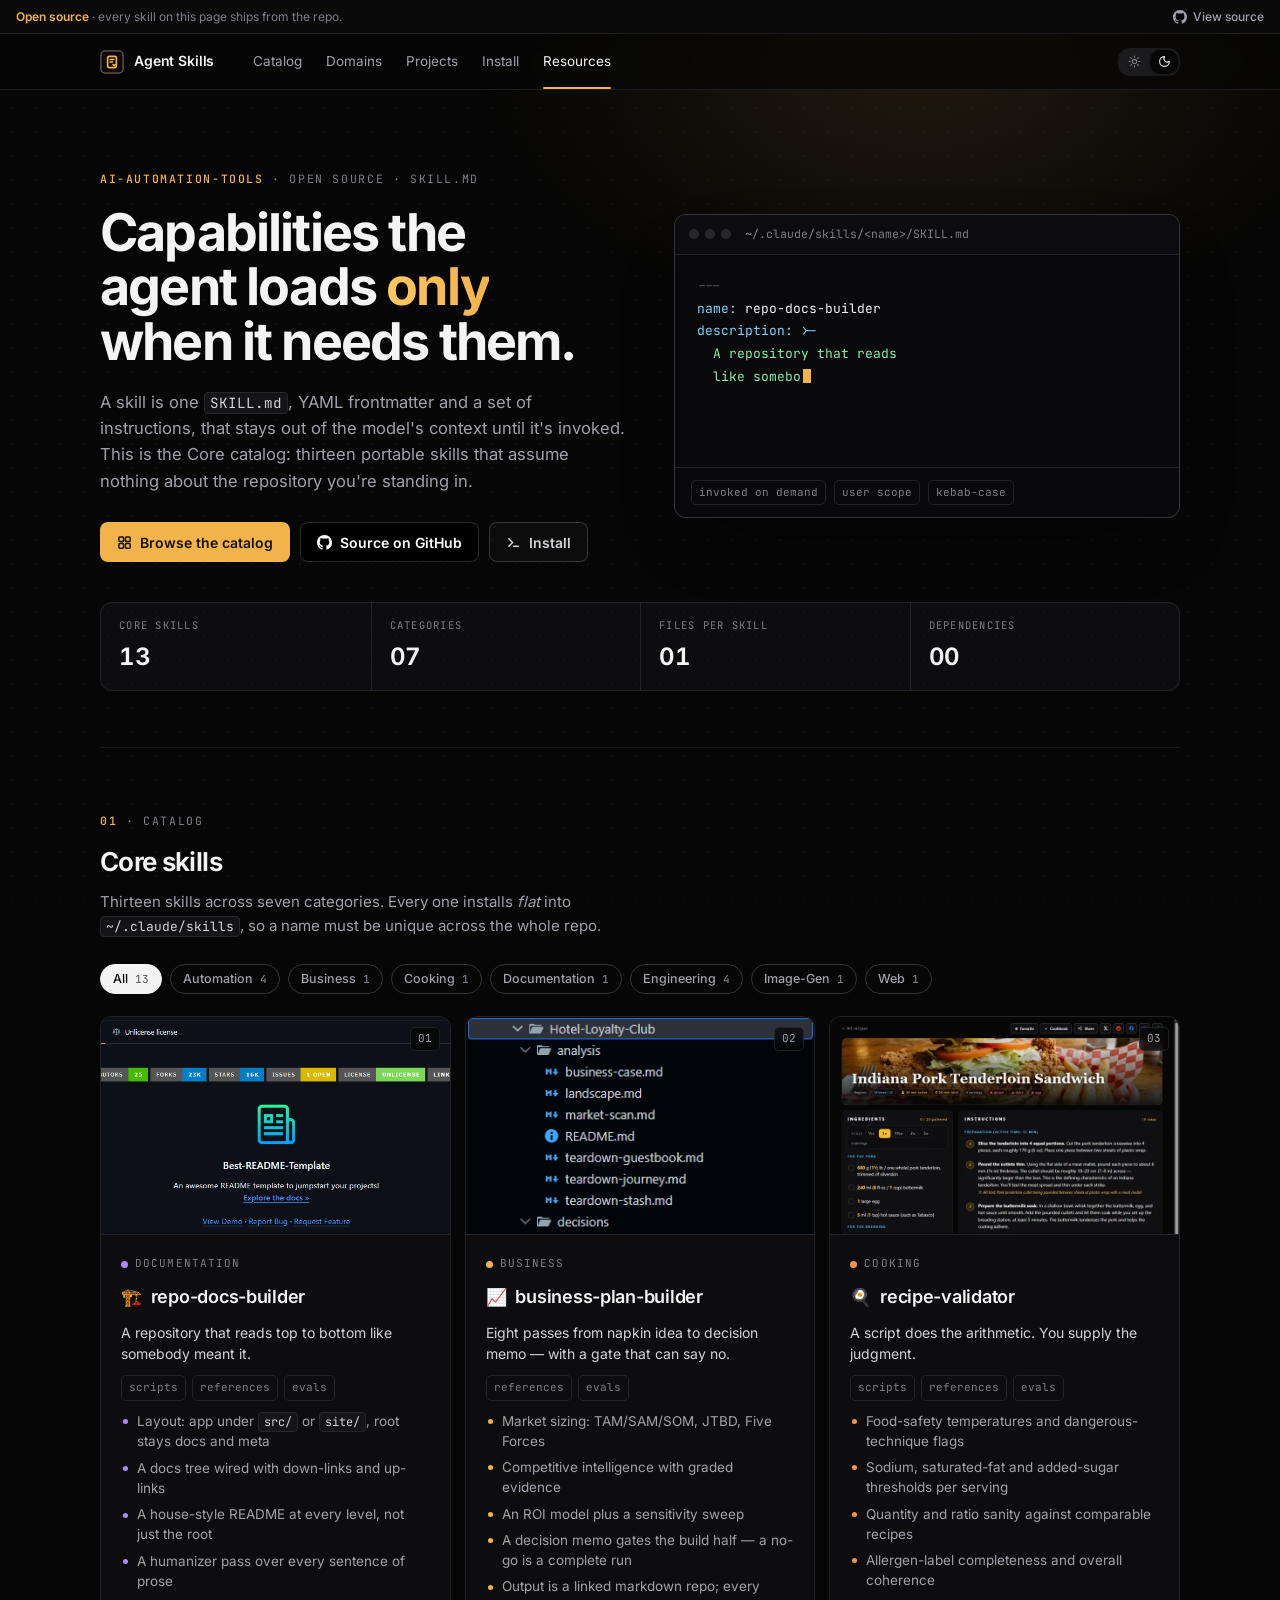
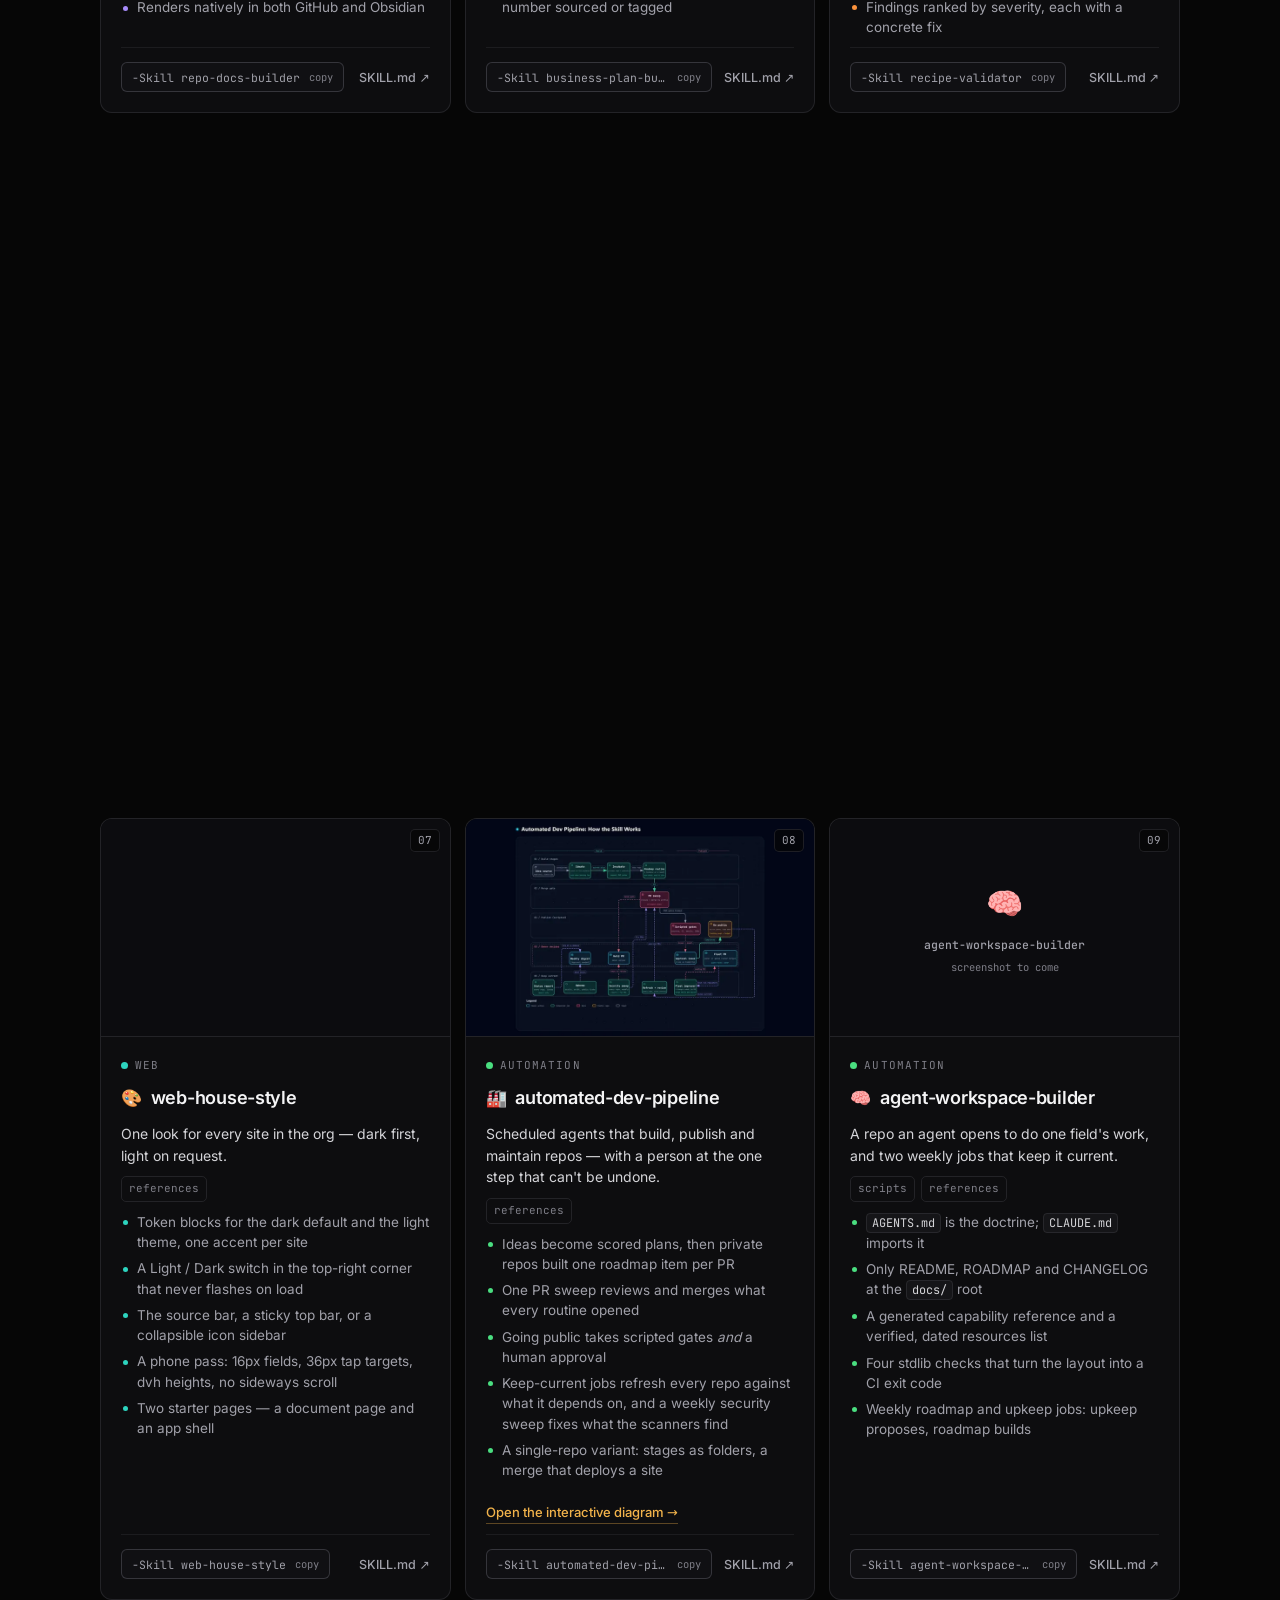
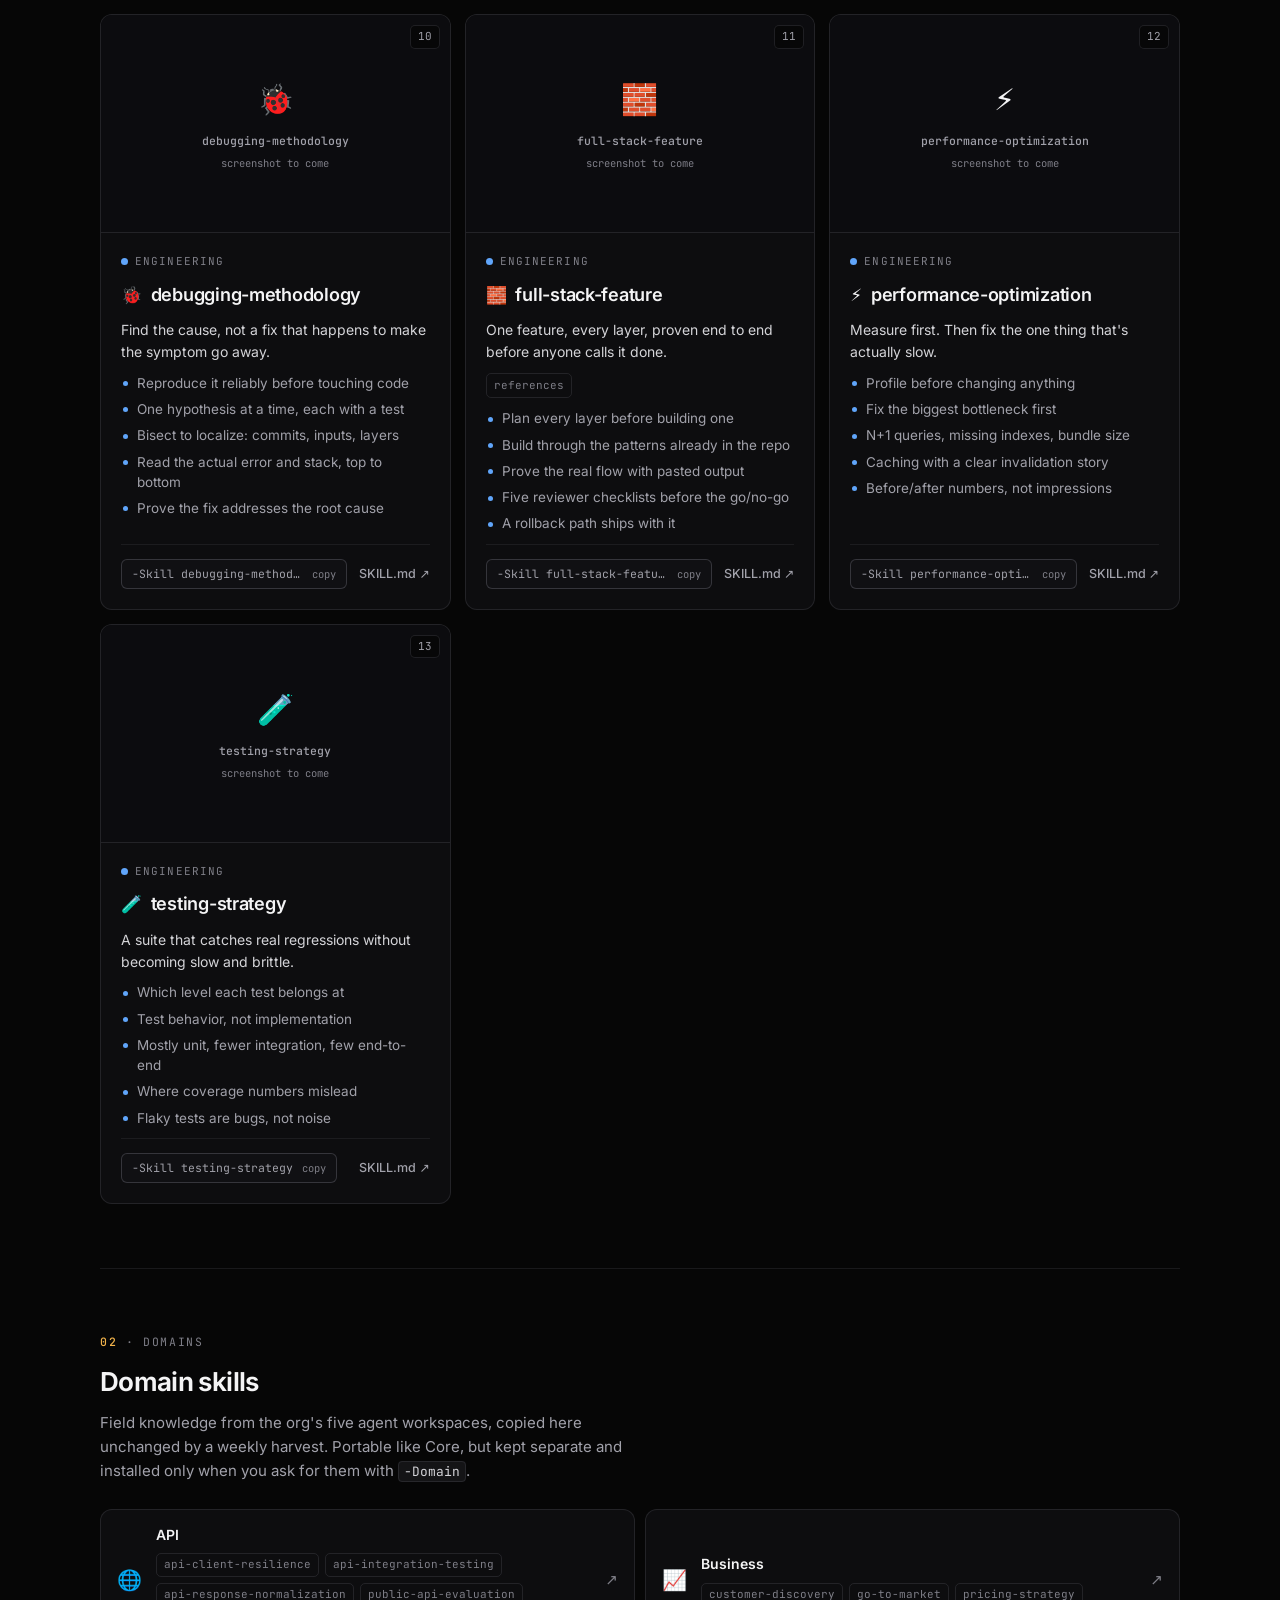
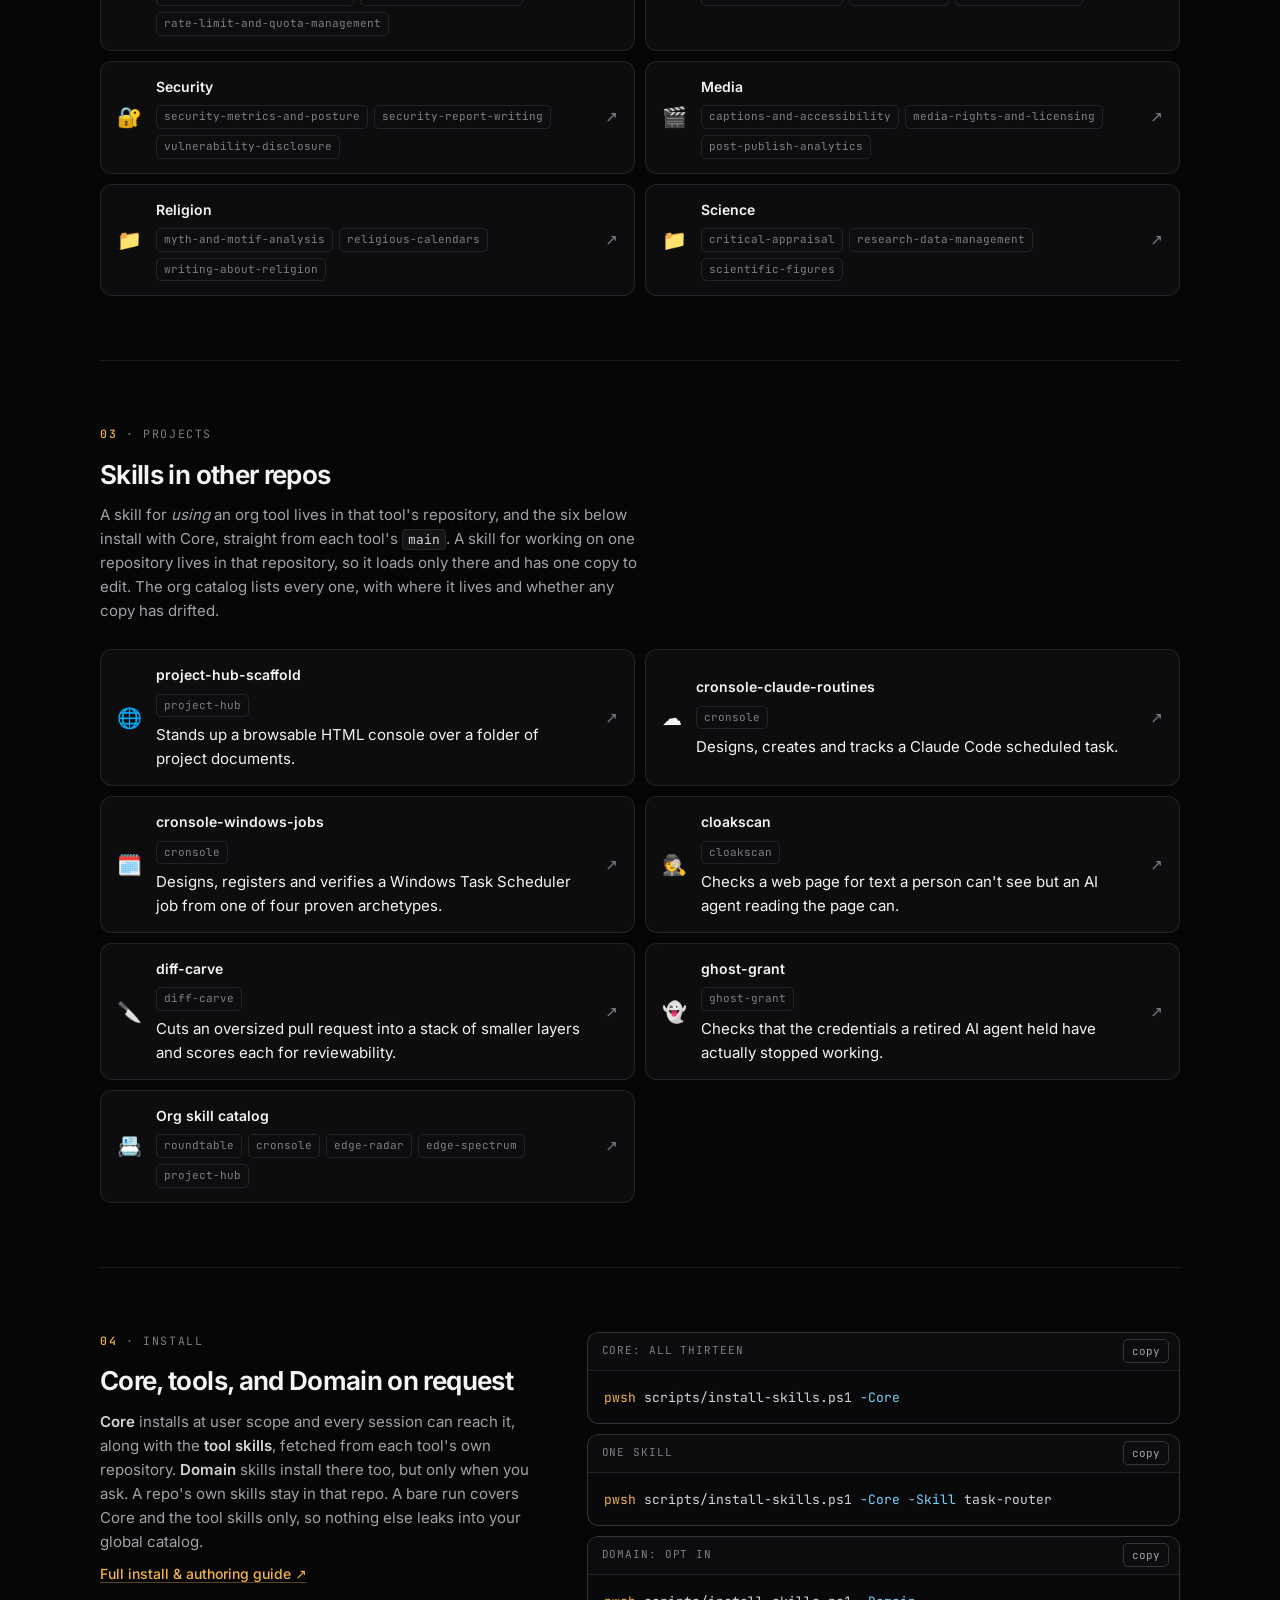
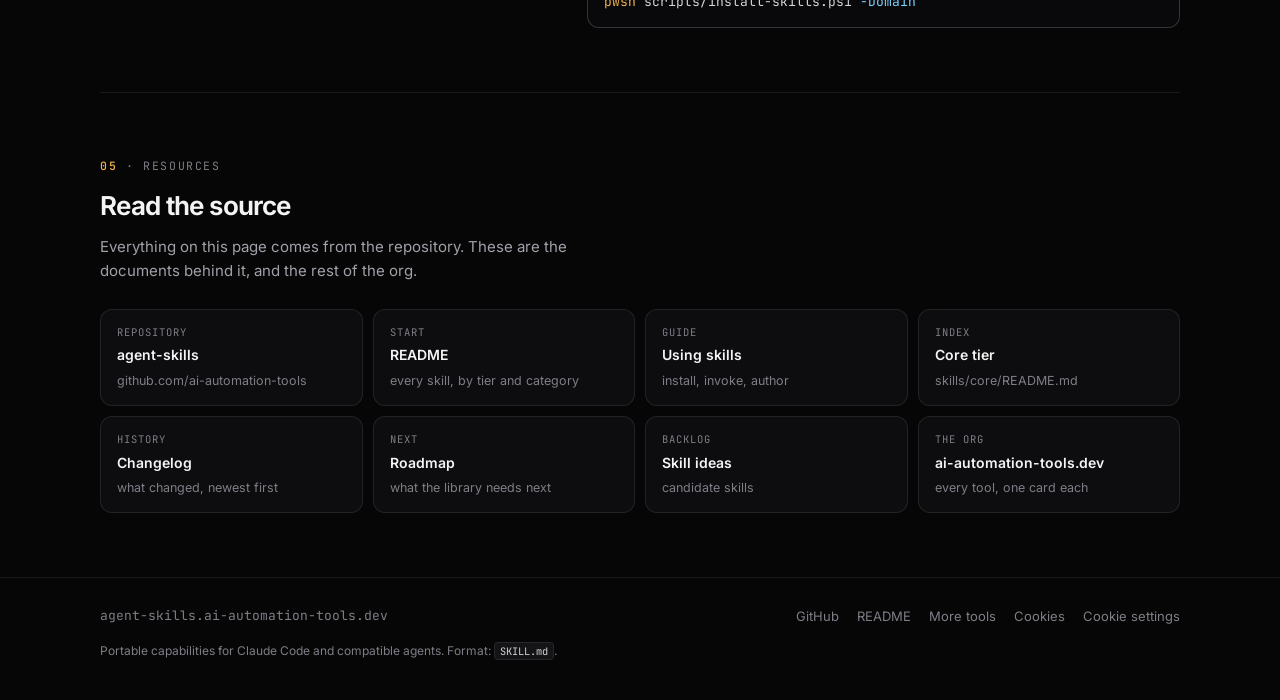
==== commit c6a05d72: "List the tool skills on the showcase site and in catalog.json The six tool skills install with Core " ====
--- a/site/index.html
+++ b/site/index.html
@@ -630,12 +630,76 @@
       <p class="eyebrow"><b>03</b> · Projects</p>
       <h2>Skills in other repos</h2>
       <p class="sub">
-        A skill for working on one repository lives in that repository, so it loads only
-        there and has one copy to edit. The org catalog lists every one, with where it
-        lives and whether any copy has drifted.
+        A skill for <em>using</em> an org tool lives in that tool's repository, and the
+        <!-- gen:tool-count-word -->six<!-- /gen:tool-count-word --> below install with Core, straight from each tool's
+        <code>main</code>. A skill for working on one repository lives in that repository, so it
+        loads only there and has one copy to edit. The org catalog lists every one, with where
+        it lives and whether any copy has drifted.
       </p>
     </div>
     <ul class="proj-list reveal">
+      <!-- gen:tools -->
+        <li>
+          <a class="proj" href="https://github.com/ai-automation-tools/project-hub/tree/main/skills/project-hub-scaffold" target="_blank" rel="noopener">
+            <span class="proj-glyph" aria-hidden="true">🌐</span>
+            <span class="proj-main">
+              <span class="proj-name">project-hub-scaffold</span>
+              <span class="proj-skills"><code>project-hub</code><span>Stands up a browsable HTML console over a folder of project documents.</span></span>
+            </span>
+            <span class="proj-go" aria-hidden="true">↗</span>
+          </a>
+        </li>
+        <li>
+          <a class="proj" href="https://github.com/ai-automation-tools/cronsole/tree/main/skills/cronsole-claude-routines" target="_blank" rel="noopener">
+            <span class="proj-glyph" aria-hidden="true">☁️</span>
+            <span class="proj-main">
+              <span class="proj-name">cronsole-claude-routines</span>
+              <span class="proj-skills"><code>cronsole</code><span>Designs, creates and tracks a Claude Code scheduled task.</span></span>
+            </span>
+            <span class="proj-go" aria-hidden="true">↗</span>
+          </a>
+        </li>
+        <li>
+          <a class="proj" href="https://github.com/ai-automation-tools/cronsole/tree/main/skills/cronsole-windows-jobs" target="_blank" rel="noopener">
+            <span class="proj-glyph" aria-hidden="true">🗓️</span>
+            <span class="proj-main">
+              <span class="proj-name">cronsole-windows-jobs</span>
+              <span class="proj-skills"><code>cronsole</code><span>Designs, registers and verifies a Windows Task Scheduler job from one of four proven archetypes.</span></span>
+            </span>
+            <span class="proj-go" aria-hidden="true">↗</span>
+          </a>
+        </li>
+        <li>
+          <a class="proj" href="https://github.com/ai-automation-tools/cloakscan/tree/main/skills/cloakscan" target="_blank" rel="noopener">
+            <span class="proj-glyph" aria-hidden="true">🕵️</span>
+            <span class="proj-main">
+              <span class="proj-name">cloakscan</span>
+              <span class="proj-skills"><code>cloakscan</code><span>Checks a web page for text a person can&#x27;t see but an AI agent reading the page can.</span></span>
+            </span>
+            <span class="proj-go" aria-hidden="true">↗</span>
+          </a>
+        </li>
+        <li>
+          <a class="proj" href="https://github.com/ai-automation-tools/diff-carve/tree/main/skills/diff-carve" target="_blank" rel="noopener">
+            <span class="proj-glyph" aria-hidden="true">🔪</span>
+            <span class="proj-main">
+              <span class="proj-name">diff-carve</span>
+              <span class="proj-skills"><code>diff-carve</code><span>Cuts an oversized pull request into a stack of smaller layers and scores each for reviewability.</span></span>
+            </span>
+            <span class="proj-go" aria-hidden="true">↗</span>
+          </a>
+        </li>
+        <li>
+          <a class="proj" href="https://github.com/ai-automation-tools/ghost-grant/tree/main/skills/ghost-grant" target="_blank" rel="noopener">
+            <span class="proj-glyph" aria-hidden="true">👻</span>
+            <span class="proj-main">
+              <span class="proj-name">ghost-grant</span>
+              <span class="proj-skills"><code>ghost-grant</code><span>Checks that the credentials a retired AI agent held have actually stopped working.</span></span>
+            </span>
+            <span class="proj-go" aria-hidden="true">↗</span>
+          </a>
+        </li>
+      <!-- /gen:tools -->
         <li>
           <a class="proj" href="https://github.com/ai-automation-tools/agent-skills/blob/main/docs/CATALOG.md" target="_blank" rel="noopener">
             <span class="proj-glyph" aria-hidden="true">📇</span>
@@ -654,12 +718,13 @@
     <div class="install-grid">
       <div class="sec-head reveal">
         <p class="eyebrow"><b>04</b> · Install</p>
-        <h2>Three tiers, two scopes</h2>
+        <h2>Core, tools, and Domain on request</h2>
         <p class="sub">
-          <strong>Core</strong> installs at user scope and every session can reach it.
-          <strong>Domain</strong> skills install there too, but only when you ask.
-          <strong>Projects</strong> install into the repo they belong to. A bare run covers
-          Core only, so nothing else leaks into your global catalog.
+          <strong>Core</strong> installs at user scope and every session can reach it, along
+          with the <strong>tool skills</strong>, fetched from each tool's own repository.
+          <strong>Domain</strong> skills install there too, but only when you ask. A repo's own
+          skills stay in that repo. A bare run covers Core and the tool skills only, so nothing
+          else leaks into your global catalog.
         </p>
         <p class="sub"><a class="link-arrow" href="https://github.com/ai-automation-tools/agent-skills/blob/main/docs/USING-SKILLS.md" target="_blank" rel="noopener">Full install &amp; authoring guide <span aria-hidden="true">↗</span></a></p>
       </div>
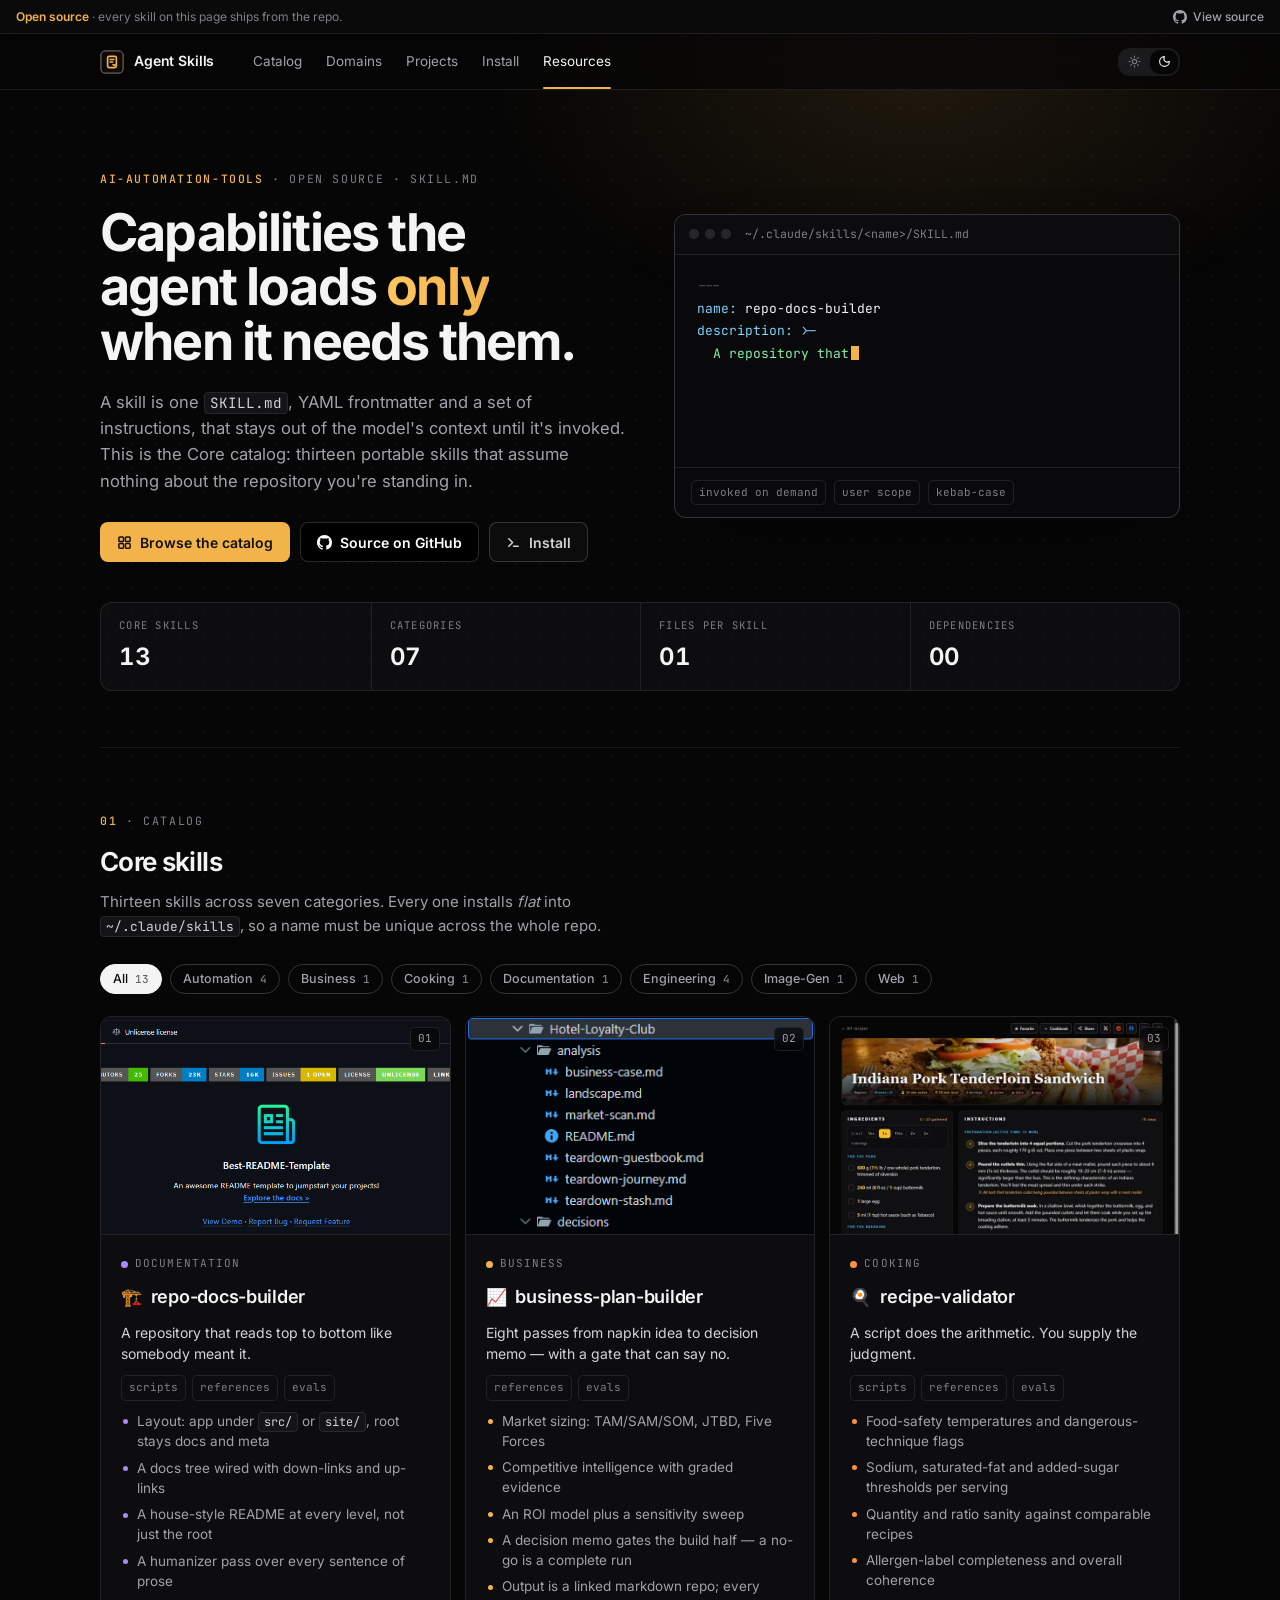
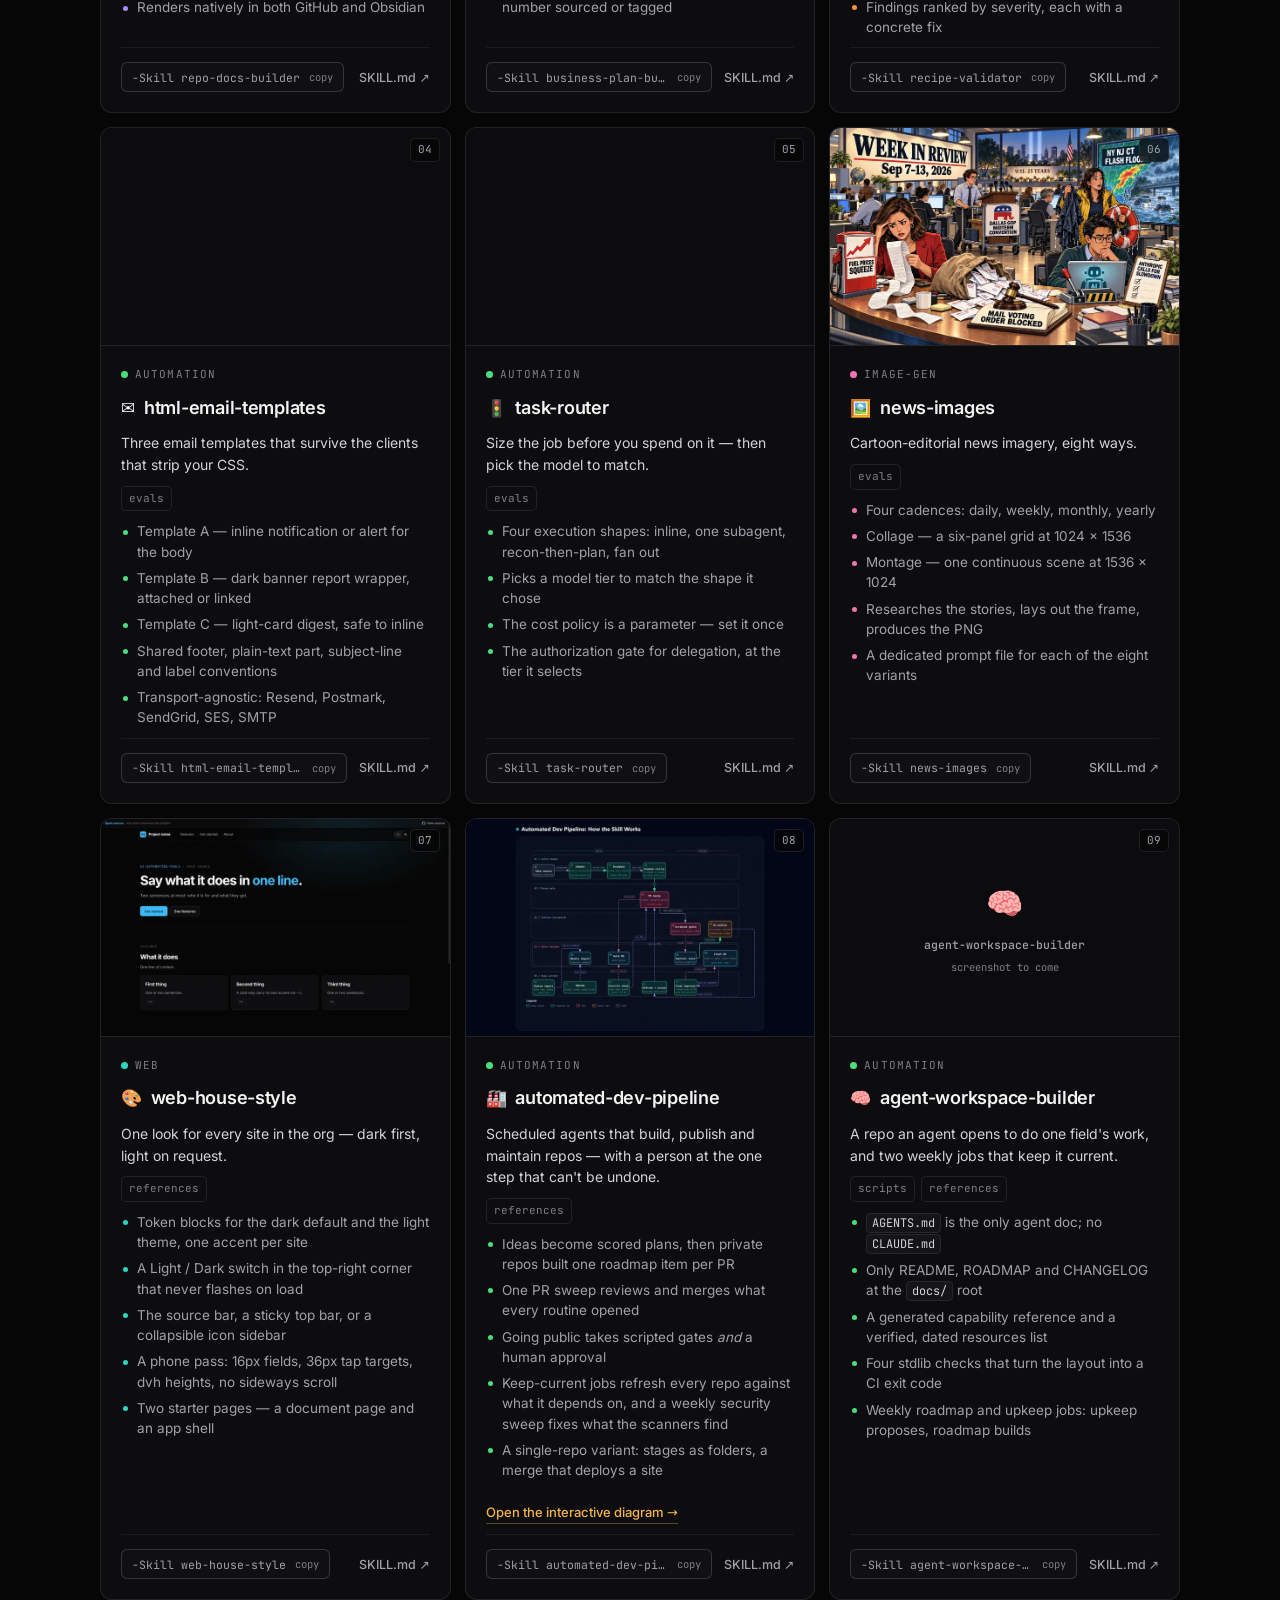
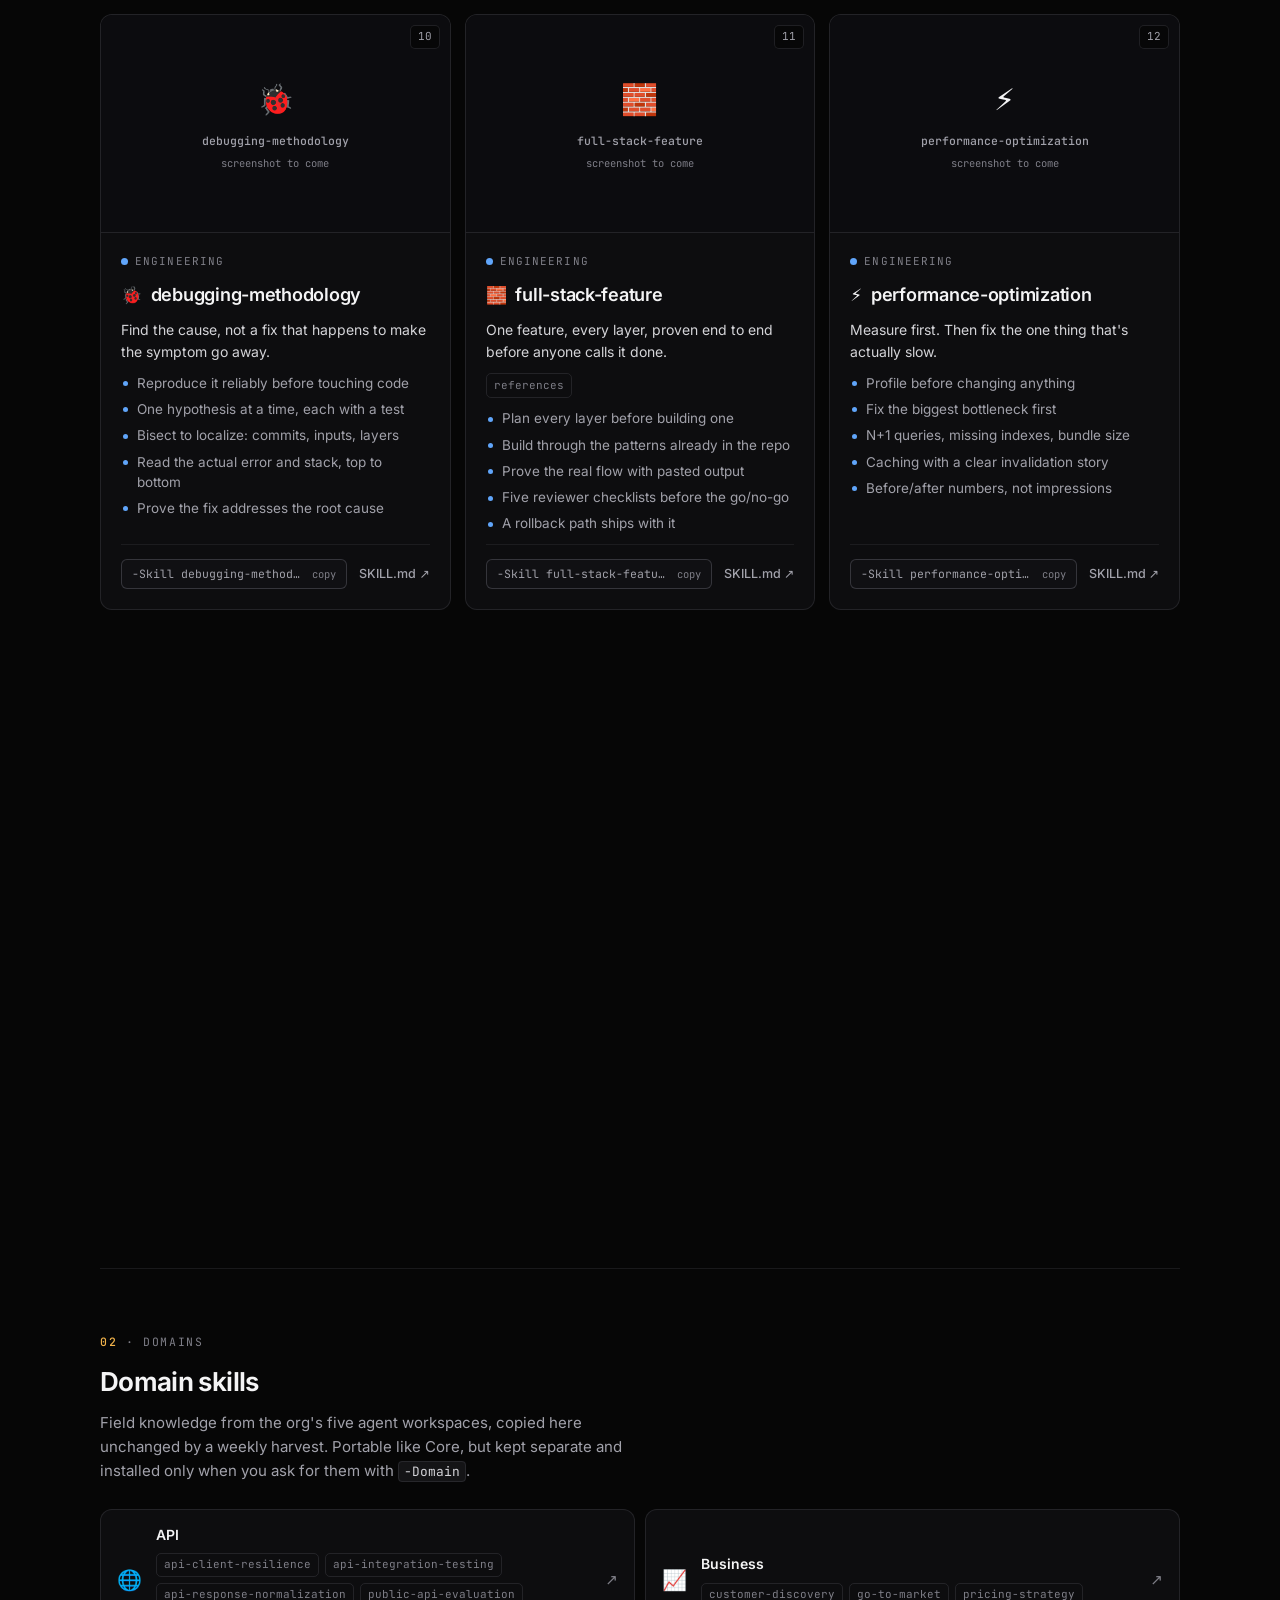
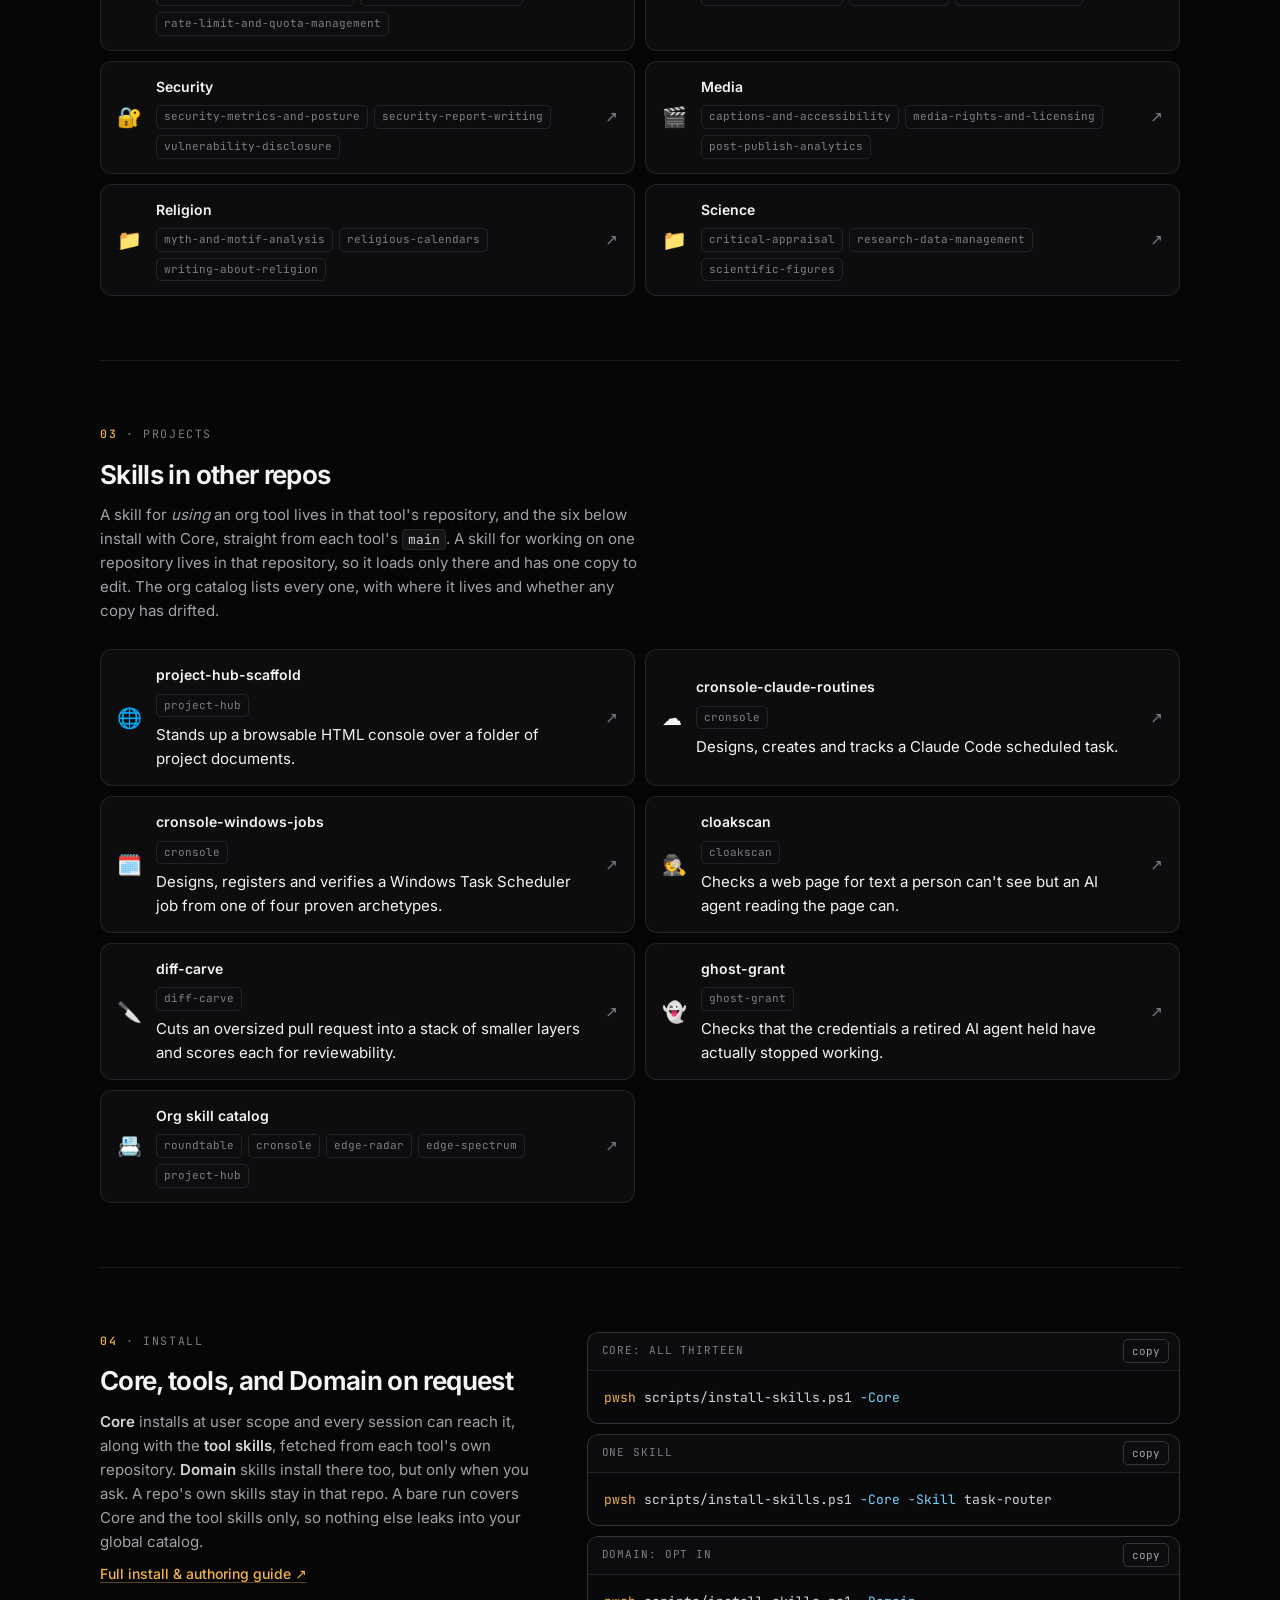
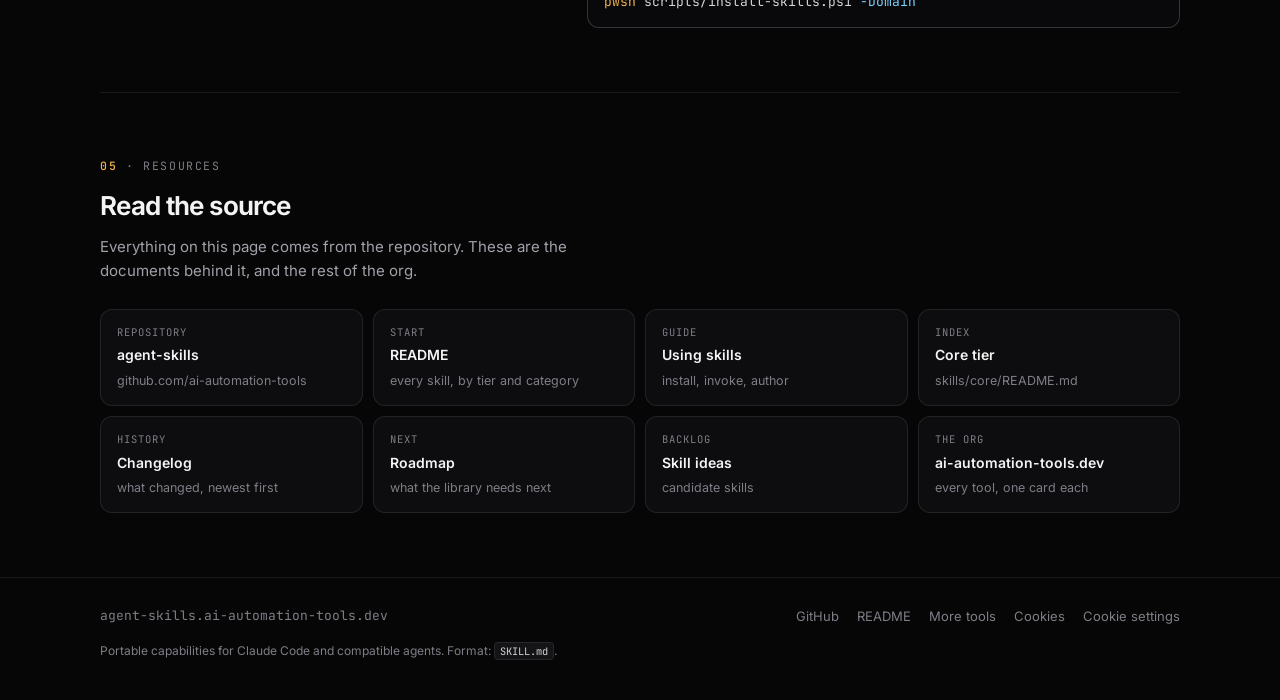
==== commit 3684c845: "Drop CLAUDE.md from the agent workspace and org layout standards Claude Code reads AGENTS.md directl" ====
--- a/site/index.html
+++ b/site/index.html
@@ -403,7 +403,7 @@
             <p class="tagline">A repo an agent opens to do one field's work, and two weekly jobs that keep it current.</p>
             <ul class="caps" aria-label="Ships with"><li class="tag" title="Ships runnable scripts">scripts</li><li class="tag" title="Ships reference docs it loads on demand">references</li></ul>
             <ul class="feat">
-              <li><code>AGENTS.md</code> is the doctrine; <code>CLAUDE.md</code> imports it</li>
+              <li><code>AGENTS.md</code> is the only agent doc; no <code>CLAUDE.md</code></li>
               <li>Only README, ROADMAP and CHANGELOG at the <code>docs/</code> root</li>
               <li>A generated capability reference and a verified, dated resources list</li>
               <li>Four stdlib checks that turn the layout into a CI exit code</li>
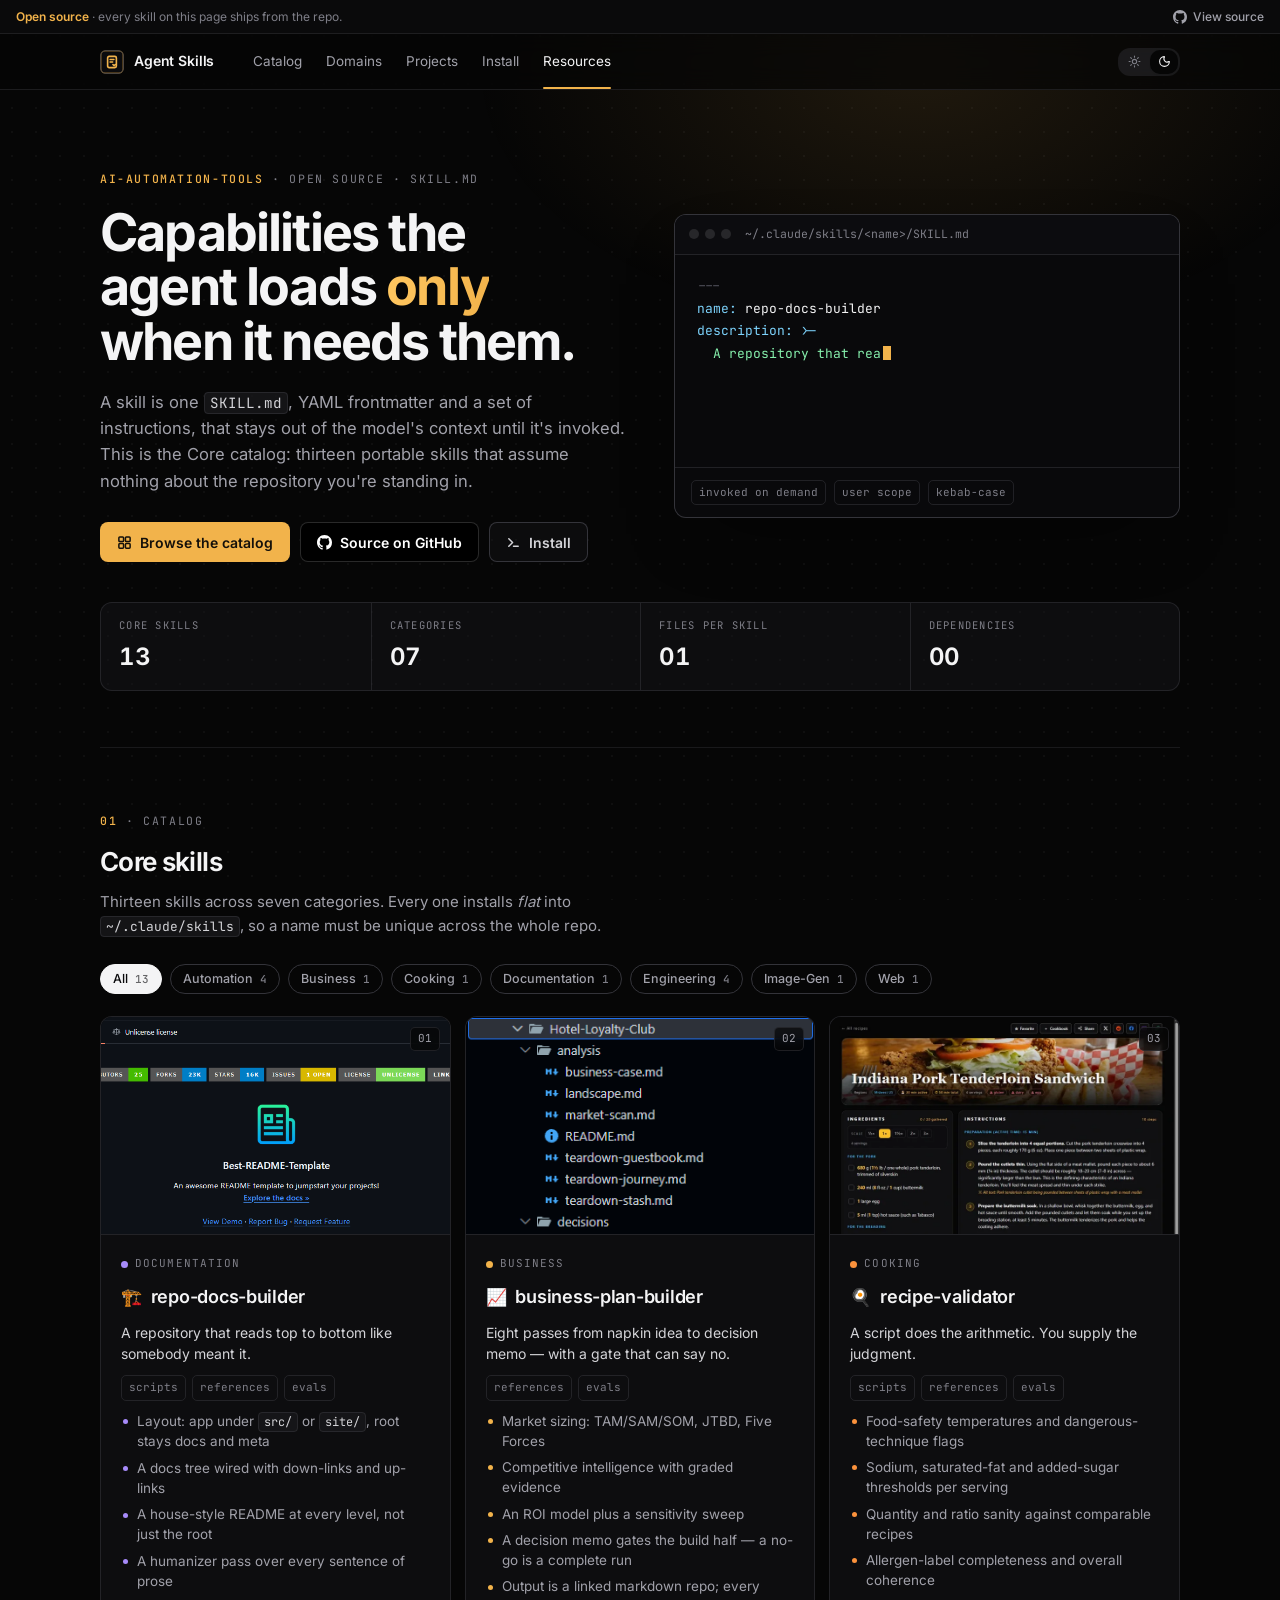
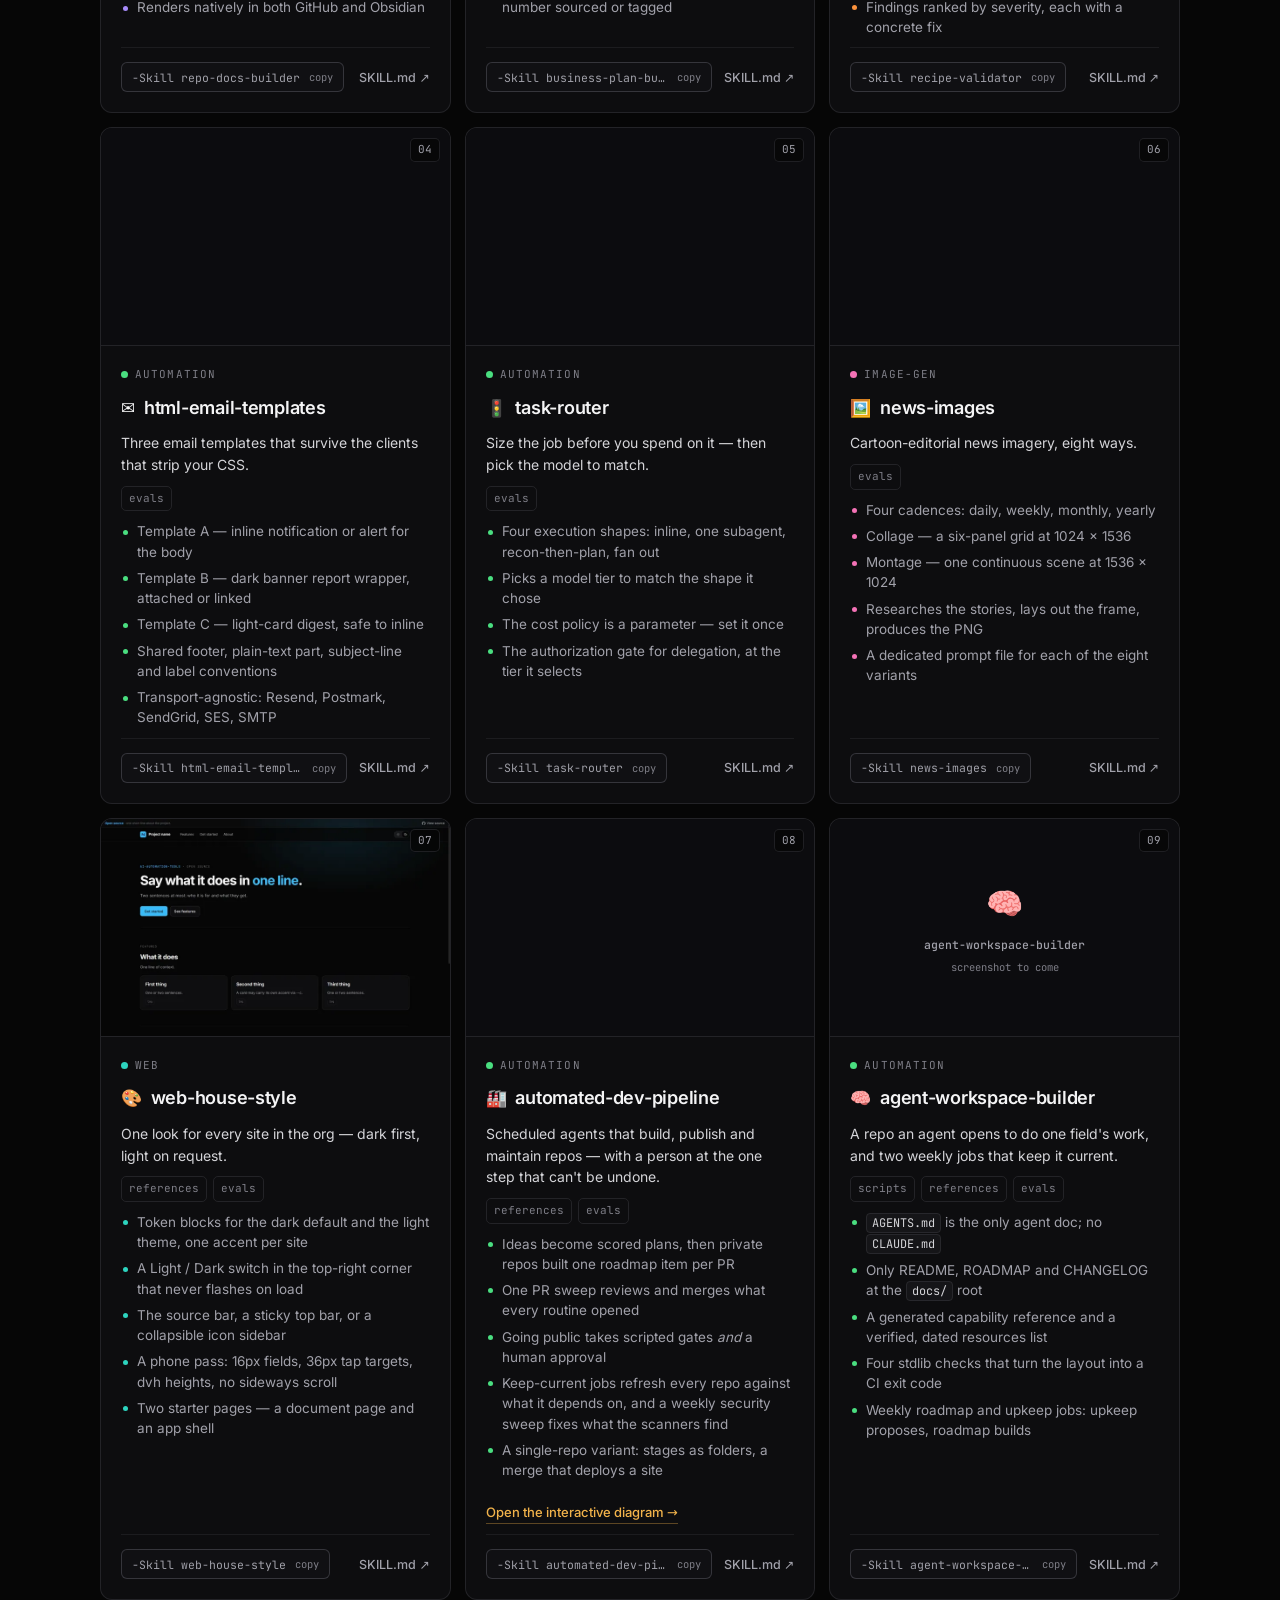
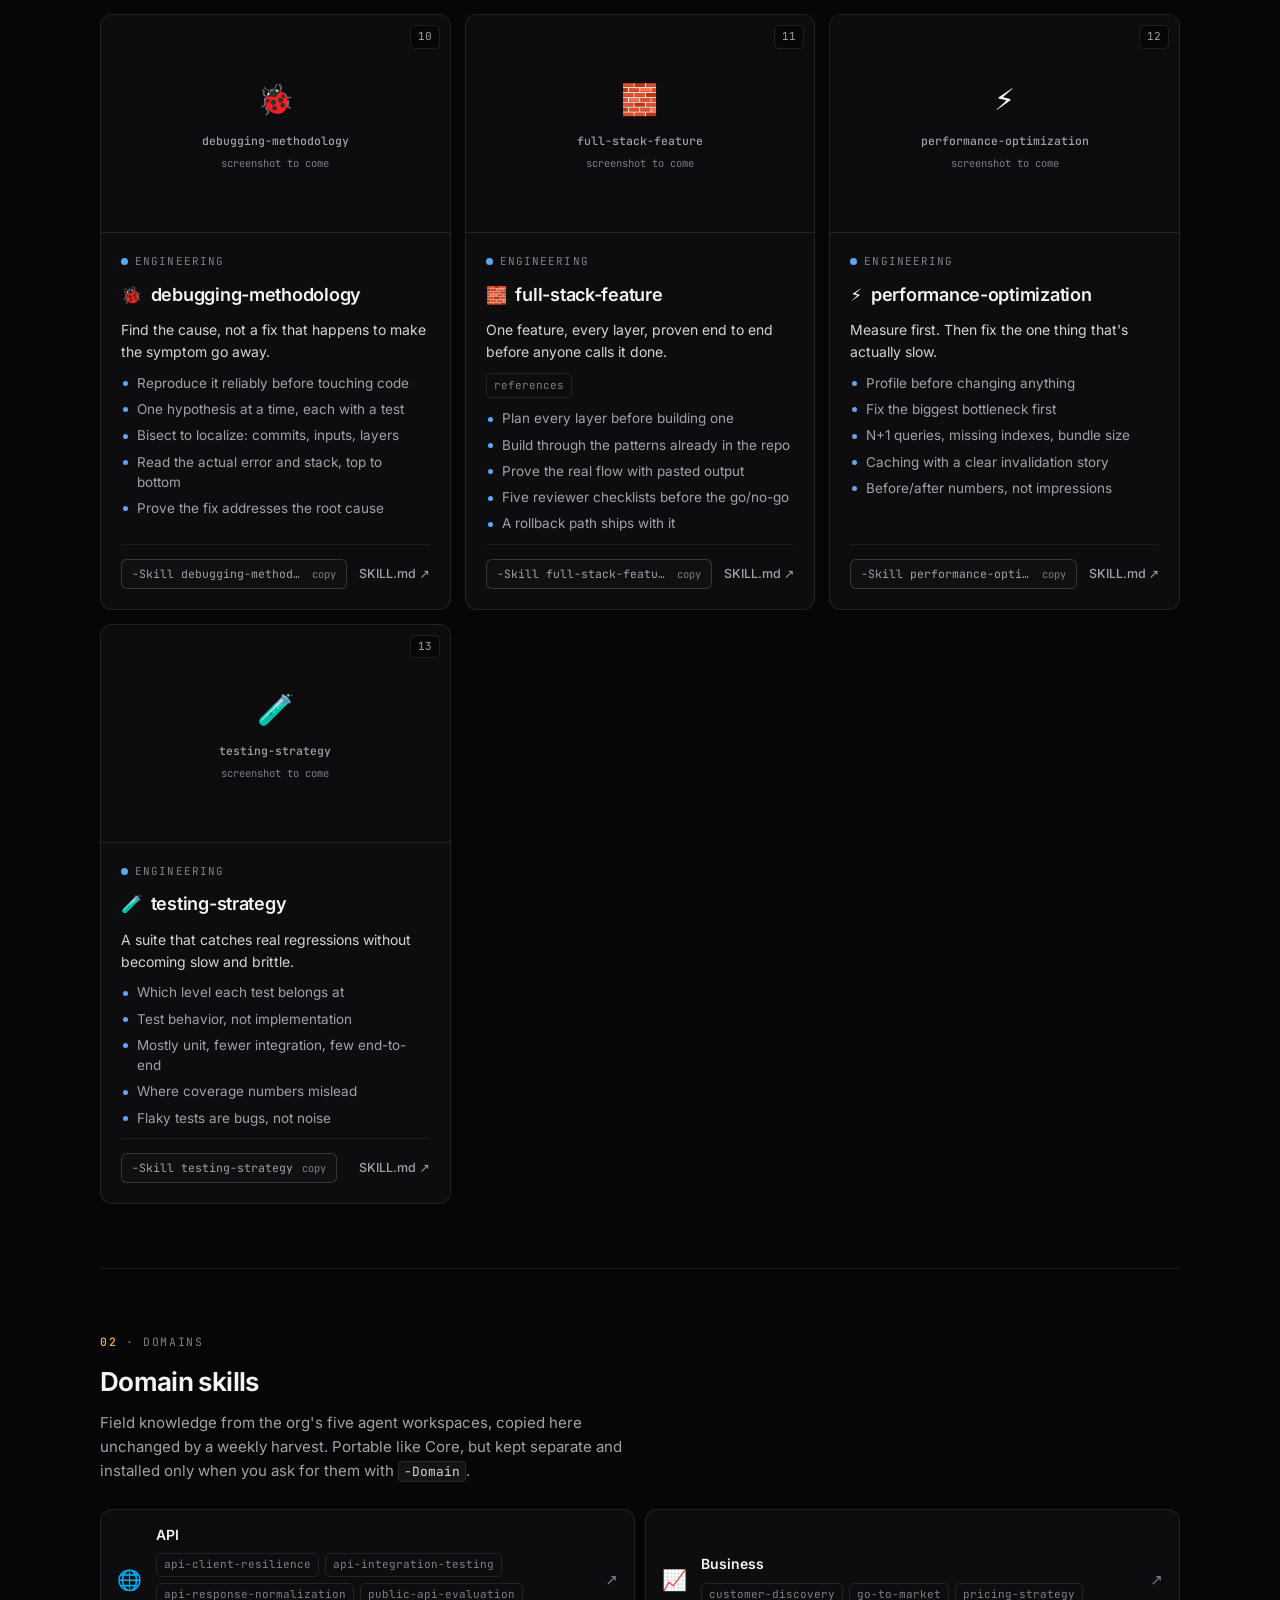
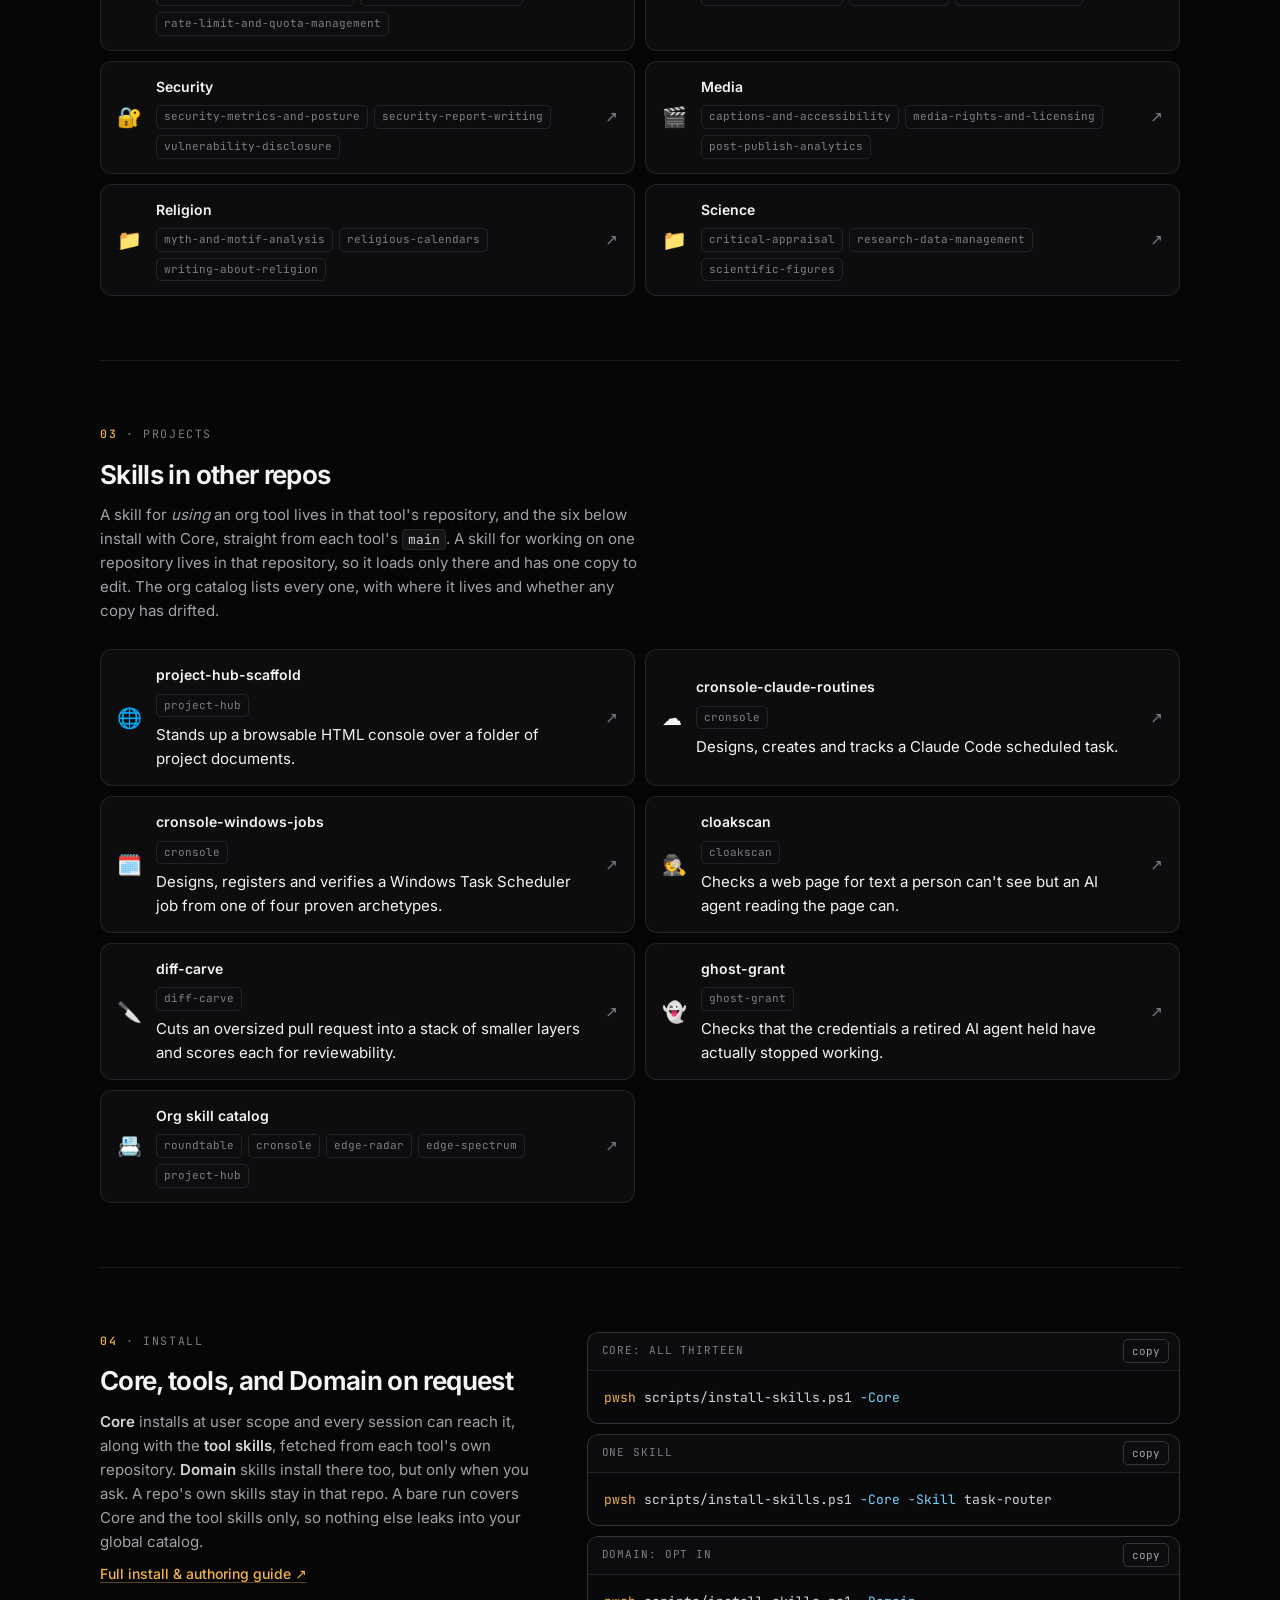
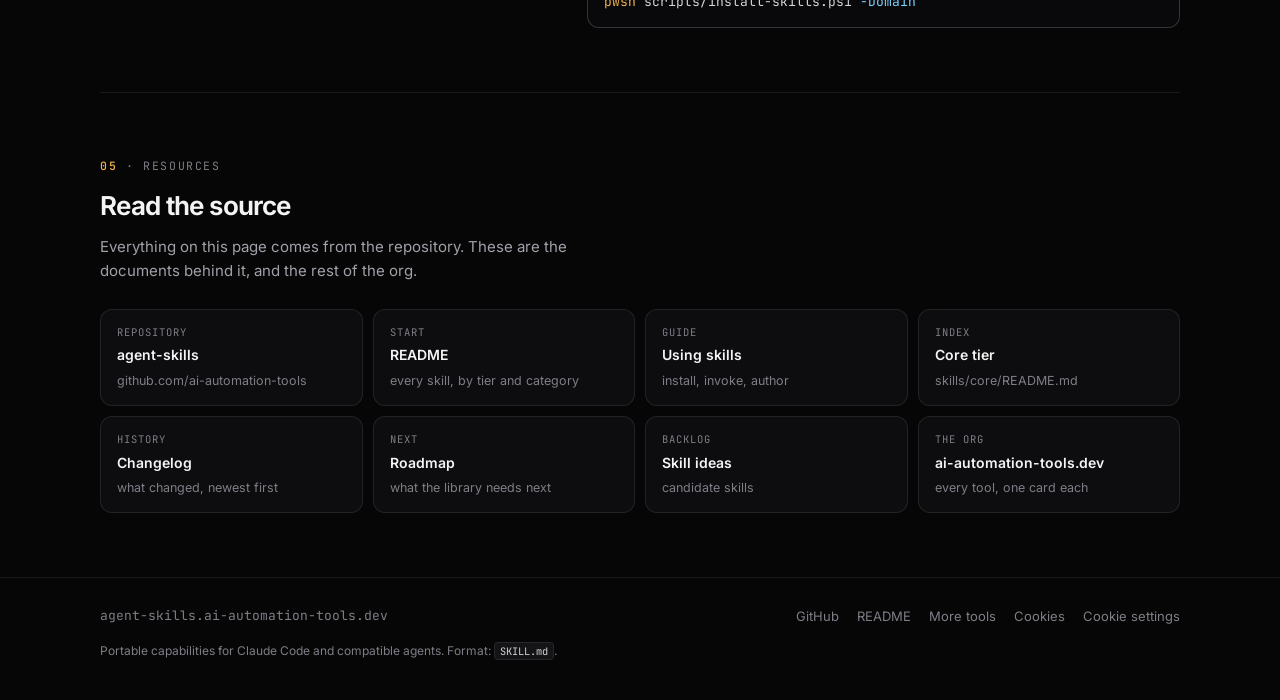
==== commit 4b6664c6: "Merge main into roadmap/auto-2026-11-26 Resolve AGENTS.md, ROADMAP and CHANGELOG conflicts: main mov" ====
--- a/site/index.html
+++ b/site/index.html
@@ -340,7 +340,7 @@
             <span class="cat" data-cat="web"><i aria-hidden="true"></i>Web</span>
             <h3 class="card-title"><span class="glyph" aria-hidden="true">🎨</span><code>web-house-style</code></h3>
             <p class="tagline">One look for every site in the org — dark first, light on request.</p>
-            <ul class="caps" aria-label="Ships with"><li class="tag" title="Ships reference docs it loads on demand">references</li></ul>
+            <ul class="caps" aria-label="Ships with"><li class="tag" title="Ships reference docs it loads on demand">references</li><li class="tag" title="Ships eval cases">evals</li></ul>
             <ul class="feat">
               <li>Token blocks for the dark default and the light theme, one accent per site</li>
               <li>A Light / Dark switch in the top-right corner that never flashes on load</li>
@@ -368,7 +368,7 @@
             <span class="cat" data-cat="automation"><i aria-hidden="true"></i>Automation</span>
             <h3 class="card-title"><span class="glyph" aria-hidden="true">🏭</span><code>automated-dev-pipeline</code></h3>
             <p class="tagline">Scheduled agents that build, publish and maintain repos — with a person at the one step that can't be undone.</p>
-            <ul class="caps" aria-label="Ships with"><li class="tag" title="Ships reference docs it loads on demand">references</li></ul>
+            <ul class="caps" aria-label="Ships with"><li class="tag" title="Ships reference docs it loads on demand">references</li><li class="tag" title="Ships eval cases">evals</li></ul>
             <ul class="feat">
               <li>Ideas become scored plans, then private repos built one roadmap item per PR</li>
               <li>One PR sweep reviews and merges what every routine opened</li>
@@ -401,7 +401,7 @@
             <span class="cat" data-cat="automation"><i aria-hidden="true"></i>Automation</span>
             <h3 class="card-title"><span class="glyph" aria-hidden="true">🧠</span><code>agent-workspace-builder</code></h3>
             <p class="tagline">A repo an agent opens to do one field's work, and two weekly jobs that keep it current.</p>
-            <ul class="caps" aria-label="Ships with"><li class="tag" title="Ships runnable scripts">scripts</li><li class="tag" title="Ships reference docs it loads on demand">references</li></ul>
+            <ul class="caps" aria-label="Ships with"><li class="tag" title="Ships runnable scripts">scripts</li><li class="tag" title="Ships reference docs it loads on demand">references</li><li class="tag" title="Ships eval cases">evals</li></ul>
             <ul class="feat">
               <li><code>AGENTS.md</code> is the only agent doc; no <code>CLAUDE.md</code></li>
               <li>Only README, ROADMAP and CHANGELOG at the <code>docs/</code> root</li>
